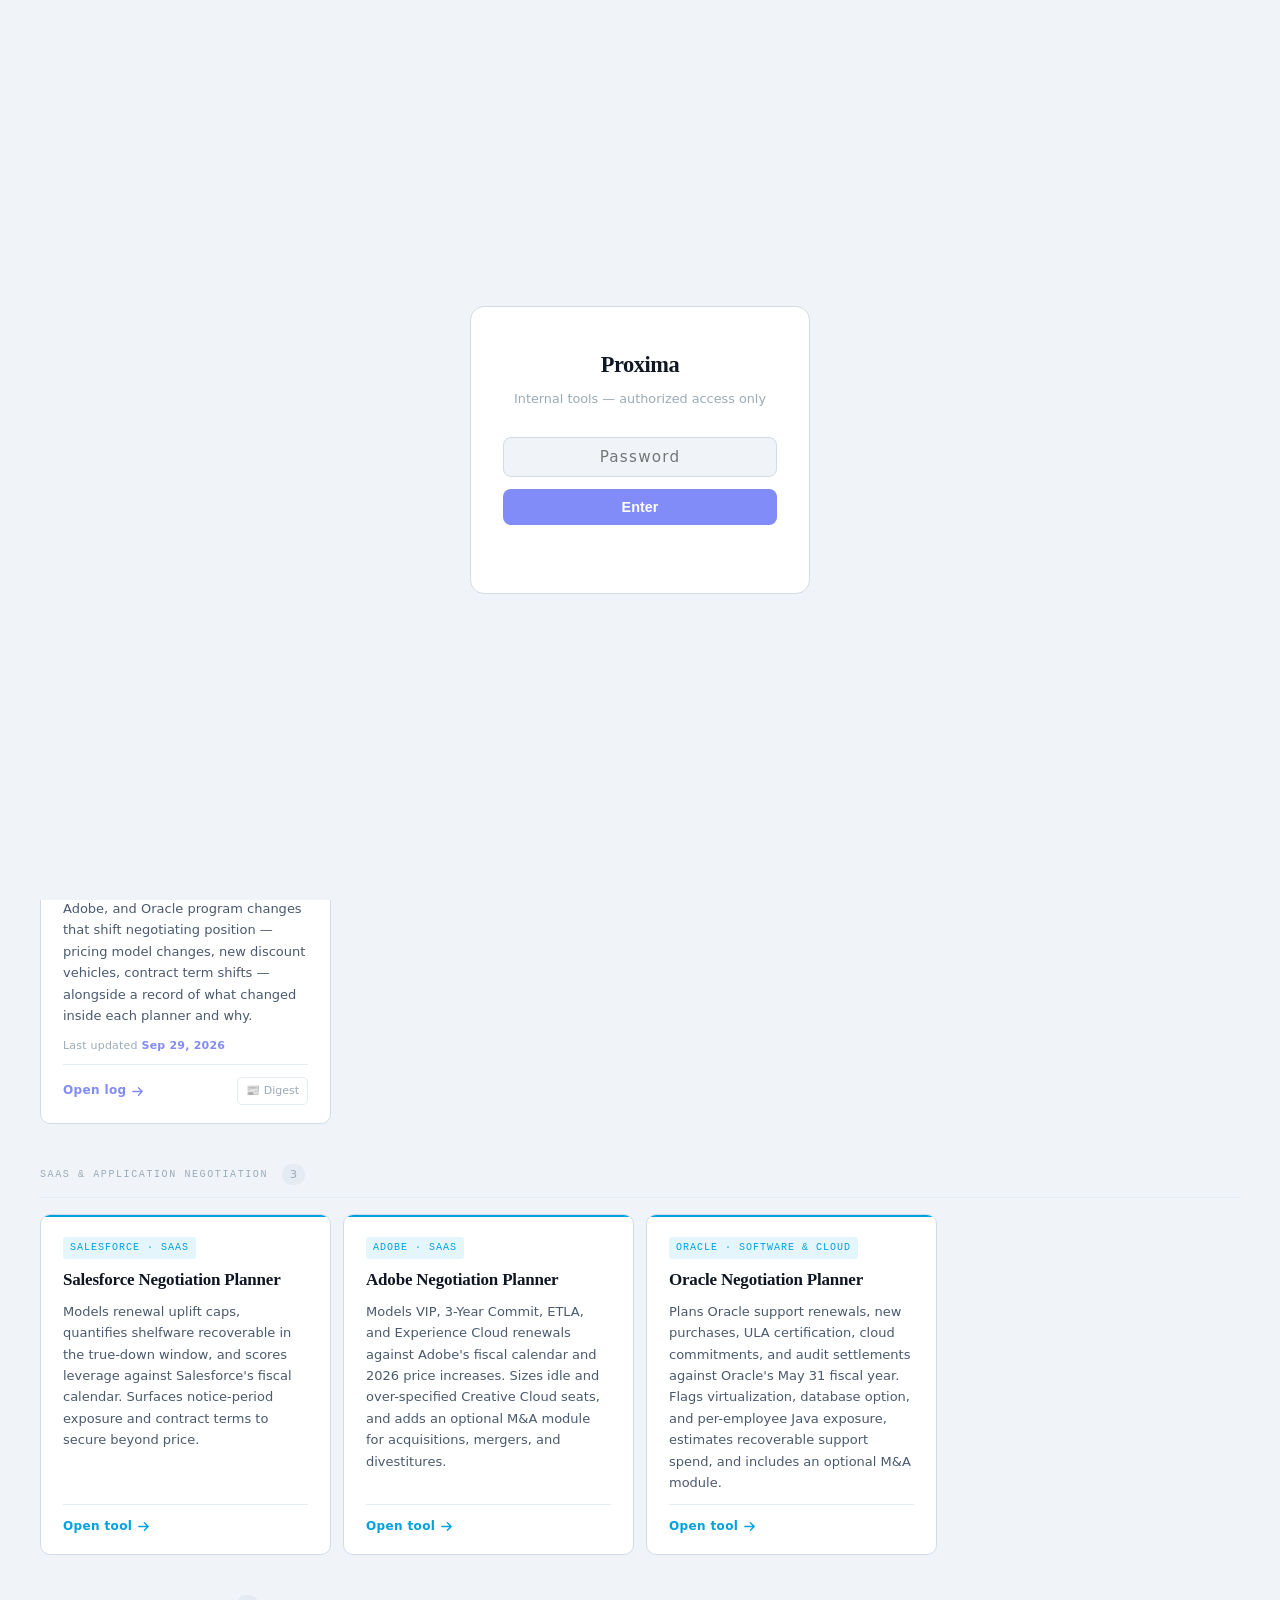
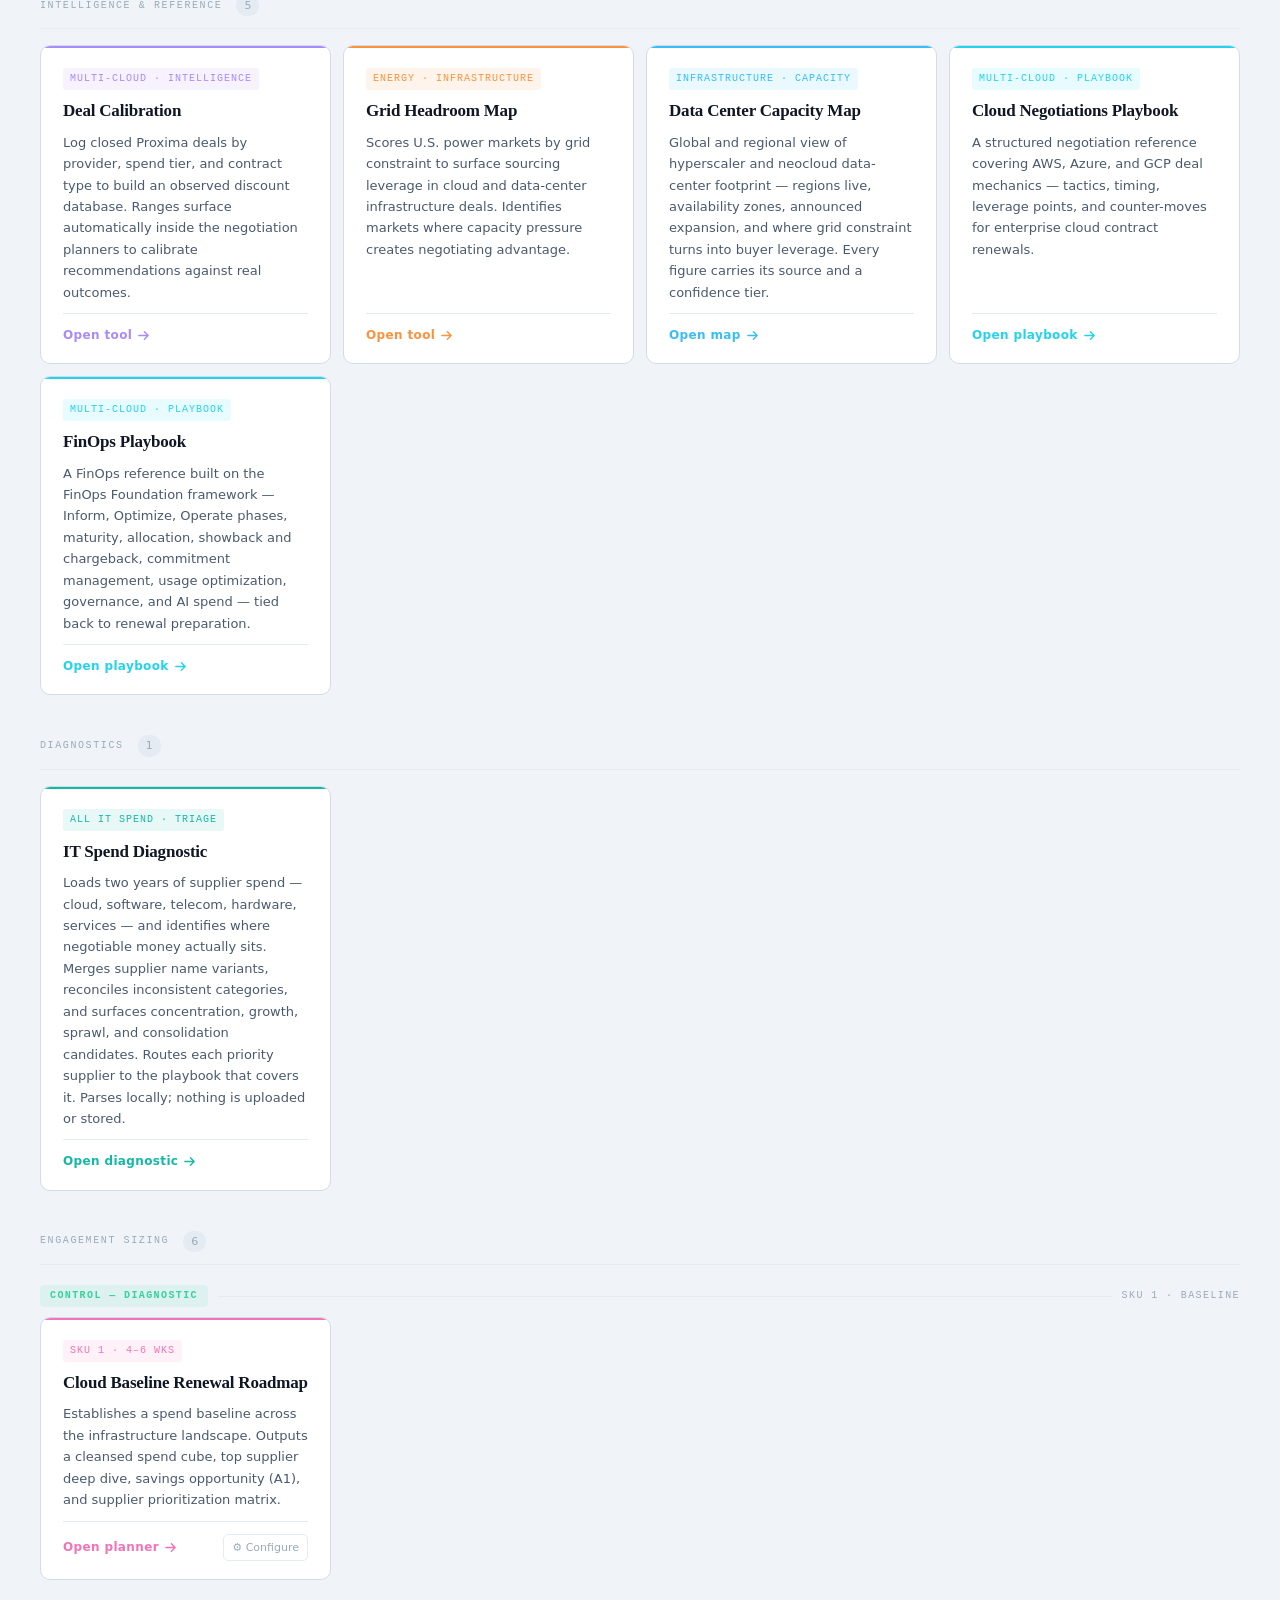
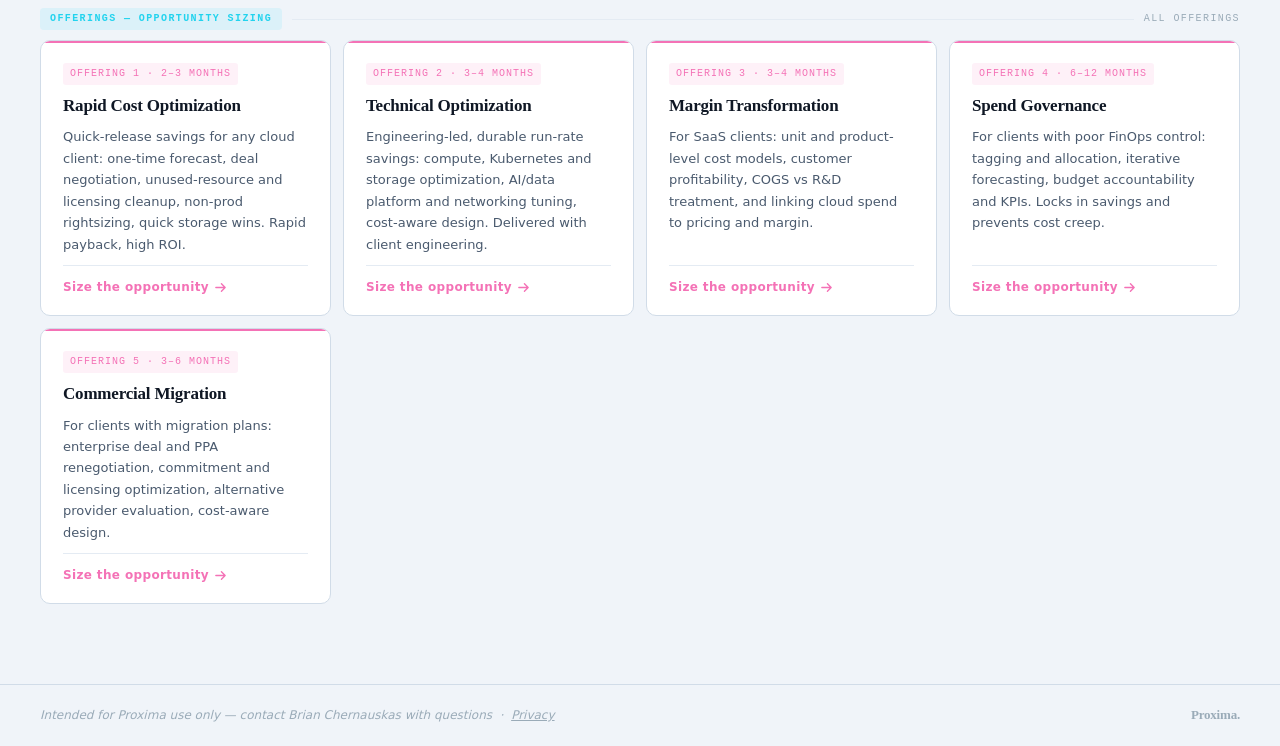
==== index.html @ e263eab9 "Replace engagement sizing placeholders with the five offering tools Co-Authored-By: Claude Sonnet 5." ====
<!DOCTYPE html>
<html lang="en" data-theme="light">
<head>
  <meta charset="UTF-8">
  <script async src="https://www.googletagmanager.com/gtag/js?id=G-N5E1D26WRG"></script>
  <script>window.dataLayer=window.dataLayer||[];function gtag(){dataLayer.push(arguments);}gtag('js',new Date());gtag('config','G-N5E1D26WRG');</script>
  <meta name="viewport" content="width=device-width, initial-scale=1.0">
  <title>Proxima — Intelligence Tools</title>
  <style>
    :root {
      --bg:           #080D16;
      --surface:      #0F1724;
      --card:         #111B2B;
      --card-hover:   #152235;
      --border:       #1E2D42;
      --border-sub:   #162030;
      --text:         #E8EFF8;
      --text-2:       #7D8FA3;
      --text-3:       #3E5068;
      --proxima:      #818CF8;
      --proxima-dim:  rgba(129,140,248,.12);
      --aws:          #F59E0B;
      --aws-dim:      rgba(245,158,11,.1);
      --azure:        #3B82F6;
      --azure-dim:    rgba(59,130,246,.1);
      --microsoft:    #0EA5A4;
      --microsoft-dim: rgba(14,165,164,.1);
      --gcp:          #34D399;
      --gcp-dim:      rgba(52,211,153,.1);
      --grid:         #FB923C;
      --grid-dim:     rgba(251,146,60,.1);
      --capacity:     #38BDF8;
      --capacity-dim: rgba(56,189,248,.1);
      --playbook:     #22D3EE;
      --playbook-dim: rgba(34,211,238,.1);
      --deals:        #A78BFA;
      --deals-dim:    rgba(167,139,250,.1);
      --baseline:     #F472B6;
      --baseline-dim: rgba(244,114,182,.1);
      --news:         #818CF8;
      --news-dim:     rgba(129,140,248,.12);
      --saas:         #00A1E0;
      --saas-dim:     rgba(0,161,224,.1);
      --spend:        #14B8A6;
      --spend-dim:    rgba(20,184,166,.1);
    }
    :root[data-theme="light"],
    @media (prefers-color-scheme: light) { :root:not([data-theme="dark"]) {
      --bg:          #F0F4F9;
      --surface:     #FFFFFF;
      --card:        #FFFFFF;
      --card-hover:  #F7F9FC;
      --border:      #D1DCE8;
      --border-sub:  #E4EBF3;
      --text:        #0F1724;
      --text-2:      #4A5A6E;
      --text-3:      #9AABB8;
    }}
    :root[data-theme="light"] {
      --bg:#F0F4F9; --surface:#FFFFFF; --card:#FFFFFF; --card-hover:#F7F9FC;
      --border:#D1DCE8; --border-sub:#E4EBF3; --text:#0F1724; --text-2:#4A5A6E; --text-3:#9AABB8;
    }
    :root[data-theme="dark"] {
      --bg:#080D16; --surface:#0F1724; --card:#111B2B; --card-hover:#152235;
      --border:#1E2D42; --border-sub:#162030; --text:#E8EFF8; --text-2:#7D8FA3; --text-3:#3E5068;
    }

    *, *::before, *::after { box-sizing: border-box; margin: 0; padding: 0; }
    html { scroll-behavior: smooth; }
    body { background: var(--bg); color: var(--text); font-family: 'Segoe UI', system-ui, -apple-system, sans-serif; font-size: 15px; line-height: 1.6; min-height: 100vh; }
    a { color: inherit; text-decoration: none; }

    /* AUTH GATE */
    #auth-gate { position:fixed;inset:0;z-index:1000;background:var(--bg);display:flex;align-items:center;justify-content:center; }
    #auth-gate.hidden { display:none; }
    .gate-box { width:100%;max-width:340px;padding:40px 32px;background:var(--card);border:1px solid var(--border);border-radius:14px;text-align:center; }
    .gate-wordmark { font-family:Georgia,serif;font-size:1.4rem;font-weight:700;letter-spacing:-.02em;color:var(--text);margin-bottom:6px; }
    .gate-sub { font-size:.8rem;color:var(--text-3);margin-bottom:28px; }
    .gate-input { width:100%;padding:10px 14px;background:var(--bg);border:1px solid var(--border);border-radius:8px;color:var(--text);font-size:.95rem;font-family:inherit;text-align:center;letter-spacing:.08em;margin-bottom:12px;outline:none; }
    .gate-input:focus { border-color:var(--proxima); }
    .gate-btn { width:100%;padding:10px;background:var(--proxima);color:#fff;border:none;border-radius:8px;font-size:.9rem;font-weight:600;cursor:pointer; }
    .gate-btn:hover { opacity:.9; }
    .gate-error { margin-top:10px;font-size:.8rem;color:#f87171;min-height:18px; }

    /* HEADER */
    .site-header { border-bottom:1px solid var(--border);padding:0 40px;display:flex;align-items:center;justify-content:space-between;height:54px; }
    .wordmark { font-family:Georgia,serif;font-size:19px;font-weight:700;letter-spacing:-.4px;color:var(--text); }
    .wordmark span { color:var(--proxima); }
    .header-right { display:flex;align-items:center;gap:16px; }
    .tool-count-pill { font-size:11px;font-weight:600;letter-spacing:.06em;background:var(--proxima-dim);color:var(--proxima);padding:3px 10px;border-radius:20px; }
    .theme-toggle { background:none;border:1px solid var(--border);color:var(--text-2);cursor:pointer;padding:5px 12px;font-size:11px;letter-spacing:.06em;font-family:inherit;border-radius:4px; }
    .theme-toggle:hover { border-color:var(--text-2);color:var(--text); }

    /* HERO */
    .hero { padding:48px 40px 36px;display:flex;align-items:flex-end;justify-content:space-between;gap:40px;border-bottom:1px solid var(--border); }
    .hero-left { max-width:520px; }
    .hero-eyebrow { font-family:'Courier New',monospace;font-size:10px;letter-spacing:.16em;text-transform:uppercase;color:var(--proxima);margin-bottom:14px; }
    .hero h1 { font-family:Georgia,serif;font-size:clamp(26px,3.5vw,38px);font-weight:700;line-height:1.15;letter-spacing:-.5px;color:var(--text);text-wrap:balance;margin-bottom:12px; }
    .hero p { font-size:14px;color:var(--text-2);line-height:1.7; }
    .hero-stats { display:flex;gap:24px;flex-shrink:0; }
    .hero-stat { text-align:right; }
    .hero-stat-num { font-family:Georgia,serif;font-size:32px;font-weight:700;line-height:1;color:var(--text); }
    .hero-stat-label { font-size:11px;color:var(--text-3);letter-spacing:.04em;margin-top:4px; }
    @media(max-width:640px) { .hero { flex-direction:column;padding:32px 20px 24px; } .hero-stats { display:none; } }

    /* TOOL SECTIONS */
    .tools-section { padding:0 40px 80px; }
    @media(max-width:640px) { .tools-section { padding:0 20px 60px; } }

    .tool-group { margin-top:40px; }
    .group-header { display:flex;align-items:center;gap:14px;margin-bottom:16px;padding-bottom:12px;border-bottom:1px solid var(--border-sub); }
    .group-label { font-family:'Courier New',monospace;font-size:10px;letter-spacing:.16em;text-transform:uppercase;color:var(--text-3); }
    .group-count { font-size:11px;color:var(--text-3);background:var(--border-sub);padding:2px 8px;border-radius:10px; }

    /* CARD GRID */
    .tool-grid { display:grid;grid-template-columns:repeat(auto-fill,minmax(280px,1fr));gap:12px; }

    /* CARD — use div so nested links are valid */
    .tool-card {
      background:var(--card);
      border:1px solid var(--border);
      border-radius:10px;
      padding:22px 22px 18px;
      display:flex;
      flex-direction:column;
      gap:10px;
      position:relative;
      cursor:pointer;
      transition:background .15s, border-color .15s, transform .12s;
      overflow:hidden;
    }
    .tool-card::before { content:'';position:absolute;top:0;left:0;right:0;height:2px; }
    .tool-card:hover { background:var(--card-hover);border-color:var(--border);transform:translateY(-1px); }

    .tool-card.aws::before    { background:var(--aws); }
    .tool-card.azure::before  { background:var(--azure); }
    .tool-card.microsoft::before { background:var(--microsoft); }
    .tool-card.gcp::before    { background:var(--gcp); }
    .tool-card.grid::before   { background:var(--grid); }
    .tool-card.capacity::before { background:var(--capacity); }
    .tool-card.playbook::before { background:var(--playbook); }
    .tool-card.deals::before  { background:var(--deals); }
    .tool-card.baseline::before { background:var(--baseline); }
    .tool-card.news::before { background:var(--news); }
    .tool-card.saas::before { background:var(--saas); }
    .tool-card.spend::before { background:var(--spend); }

    .tool-tag { font-family:'Courier New',monospace;font-size:10px;letter-spacing:.1em;text-transform:uppercase;padding:3px 7px;display:inline-block;width:fit-content;border-radius:3px; }
    .aws .tool-tag      { color:var(--aws);      background:var(--aws-dim); }
    .azure .tool-tag    { color:var(--azure);    background:var(--azure-dim); }
    .microsoft .tool-tag { color:var(--microsoft); background:var(--microsoft-dim); }
    .gcp .tool-tag      { color:var(--gcp);      background:var(--gcp-dim); }
    .grid .tool-tag     { color:var(--grid);     background:var(--grid-dim); }
    .capacity .tool-tag { color:var(--capacity); background:var(--capacity-dim); }
    .playbook .tool-tag { color:var(--playbook); background:var(--playbook-dim); }
    .deals .tool-tag    { color:var(--deals);    background:var(--deals-dim); }
    .baseline .tool-tag { color:var(--baseline); background:var(--baseline-dim); }
    .news .tool-tag     { color:var(--news);     background:var(--news-dim); }
    .saas .tool-tag     { color:var(--saas);     background:var(--saas-dim); }
    .spend .tool-tag    { color:var(--spend);    background:var(--spend-dim); }

    .tool-name { font-family:Georgia,serif;font-size:17px;font-weight:700;letter-spacing:-.2px;color:var(--text);line-height:1.25; }
    .tool-desc { font-size:13px;color:var(--text-2);line-height:1.65;flex:1; }

    .tool-footer { display:flex;align-items:center;justify-content:space-between;padding-top:12px;border-top:1px solid var(--border-sub);margin-top:auto; }
    .tool-link { display:inline-flex;align-items:center;gap:5px;font-size:12px;font-weight:600;letter-spacing:.03em; }
    .tool-link svg { transition:transform .15s; }
    .tool-card:hover .tool-link svg { transform:translateX(3px); }

    .aws .tool-link      { color:var(--aws); }
    .azure .tool-link    { color:var(--azure); }
    .microsoft .tool-link { color:var(--microsoft); }
    .gcp .tool-link      { color:var(--gcp); }
    .grid .tool-link     { color:var(--grid); }
    .capacity .tool-link { color:var(--capacity); }
    .playbook .tool-link { color:var(--playbook); }
    .deals .tool-link    { color:var(--deals); }
    .baseline .tool-link { color:var(--baseline); }
    .news .tool-link     { color:var(--news); }
    .saas .tool-link     { color:var(--saas); }
    .spend .tool-link    { color:var(--spend); }
    .news-stamp { font-size:11px;color:var(--text-3);font-variant-numeric:tabular-nums;letter-spacing:.02em; }
    .news-stamp strong { color:var(--news);font-weight:600; }

    .tool-config-link { font-size:11px;color:var(--text-3);display:inline-flex;align-items:center;gap:4px;padding:4px 8px;border-radius:5px;border:1px solid var(--border-sub); }
    .tool-config-link:hover { color:var(--text-2);border-color:var(--border); }

    /* COMING SOON CARDS */
    .tool-card.soon { opacity:.55;cursor:default;pointer-events:none; }
    .soon-badge { font-size:10px;font-weight:700;letter-spacing:.08em;text-transform:uppercase;padding:2px 8px;border-radius:3px;background:var(--border);color:var(--text-3);margin-left:auto; }

    /* PHASE SUB-HEADERS */
    .phase-header { display:flex;align-items:center;gap:10px;margin:20px 0 10px;font-family:'Courier New',monospace;font-size:10px;letter-spacing:.14em;text-transform:uppercase; }
    .phase-pill { padding:3px 10px;border-radius:4px;font-weight:700; }
    .phase-control   { color:#34d399;background:rgba(52,211,153,.1); }
    .phase-optimize  { color:#22d3ee;background:rgba(34,211,238,.1); }
    .phase-transform { color:#a78bfa;background:rgba(167,139,250,.1); }
    .phase-line { flex:1;height:1px;background:var(--border-sub); }

    /* FOOTER */
    .site-footer { border-top:1px solid var(--border);padding:20px 40px;display:flex;align-items:center;justify-content:space-between;flex-wrap:wrap;gap:8px; }
    .site-footer p { font-size:12px;color:var(--text-3);font-style:italic; }
    .footer-wordmark { font-family:Georgia,serif;font-size:13px;font-weight:700;color:var(--text-3);letter-spacing:-.2px; }

    @media(max-width:640px) { .site-header { padding:0 20px; } .site-footer { padding:20px; } }
  </style>
</head>
<body>

<div id="auth-gate">
  <div class="gate-box">
    <div class="gate-wordmark">Proxima</div>
    <div class="gate-sub">Internal tools — authorized access only</div>
    <input id="gate-input" class="gate-input" type="password" placeholder="Password" autocomplete="current-password">
    <button class="gate-btn" onclick="checkPassword()">Enter</button>
    <div class="gate-error" id="gate-error"></div>
  </div>
</div>

<header class="site-header">
  <div class="wordmark">Proxima<span>.</span></div>
  <div class="header-right">
    <div class="tool-count-pill" id="tool-count"></div>
    <button class="theme-toggle" onclick="toggleTheme()">Toggle theme</button>
  </div>
</header>

<section class="hero">
  <div class="hero-left">
    <p class="hero-eyebrow">Internal Intelligence Tools</p>
    <h1>Contract leverage,<br>quantified.</h1>
    <p>Purpose-built tools for Proxima advisors — negotiation planners, engagement sizing, and market intelligence for cloud and infrastructure deals.</p>
  </div>
  <div class="hero-stats">
    <div class="hero-stat">
      <div class="hero-stat-num" id="stat-tools">7</div>
      <div class="hero-stat-label">Tools live</div>
    </div>
    <div class="hero-stat">
      <div class="hero-stat-num">3</div>
      <div class="hero-stat-label">Cloud providers</div>
    </div>
  </div>
</section>

<section class="tools-section">

  <!-- NEGOTIATION PLANNERS -->
  <div class="tool-group">
    <div class="group-header">
      <span class="group-label">Negotiation Planners / Hyperscaler News and Planner Updates</span>
      <span class="group-count">5</span>
    </div>
    <div class="tool-grid">

      <div class="tool-card aws" onclick="window.open('https://brianchernauskas.github.io/aws-negotiation-planner/','_blank')">
        <span class="tool-tag">AWS · Cloud</span>
        <div class="tool-name">AWS Negotiation Planner</div>
        <p class="tool-desc">Generates a tailored EDP and discount strategy based on spend profile, Marketplace footprint, and leverage signals. Surfaces negotiation tactics, discount ranges, and commitment structure recommendations.</p>
        <div class="tool-footer">
          <span class="tool-link">Open tool <svg width="13" height="13" viewBox="0 0 14 14" fill="none"><path d="M2 7h10M8 3l4 4-4 4" stroke="currentColor" stroke-width="1.5" stroke-linecap="round" stroke-linejoin="round"/></svg></span>
        </div>
      </div>

      <div class="tool-card azure" onclick="window.open('https://brianchernauskas.github.io/azure-negotiation-planner/','_blank')">
        <span class="tool-tag">Azure · Cloud</span>
        <div class="tool-name">Azure Negotiation Planner</div>
        <p class="tool-desc">Guides EA and MCA-E renewal strategy, surfaces EA pricing level risk (Levels B/C/D removed Nov 2025), and scores leverage across vehicle choice, M365 bundling, and Copilot commitments.</p>
        <div class="tool-footer">
          <span class="tool-link">Open tool <svg width="13" height="13" viewBox="0 0 14 14" fill="none"><path d="M2 7h10M8 3l4 4-4 4" stroke="currentColor" stroke-width="1.5" stroke-linecap="round" stroke-linejoin="round"/></svg></span>
        </div>
      </div>

      <div class="tool-card microsoft" onclick="window.open('https://brianchernauskas.github.io/microsoft-negotiation-planner/','_blank')">
        <span class="tool-tag">Microsoft · Enterprise</span>
        <div class="tool-name">Microsoft Negotiation Planner</div>
        <p class="tool-desc">One strategy across Azure, Microsoft 365, Copilot, Security, Dynamics, GitHub, and Unified Support. Sets a target for each product line, shows what to trade for what, sizes July 2026 M365 price exposure, and reuses the Azure planner's ACD engine.</p>
        <div class="tool-footer">
          <span class="tool-link">Open tool <svg width="13" height="13" viewBox="0 0 14 14" fill="none"><path d="M2 7h10M8 3l4 4-4 4" stroke="currentColor" stroke-width="1.5" stroke-linecap="round" stroke-linejoin="round"/></svg></span>
        </div>
      </div>

      <div class="tool-card gcp" onclick="window.open('https://brianchernauskas.github.io/gcp-negotiation-planner/','_blank')">
        <span class="tool-tag">GCP · Cloud</span>
        <div class="tool-name">GCP Negotiation Planner</div>
        <p class="tool-desc">Maps CUD strategy, flags the June 2026 CUD scope change impact on project-level chargebacks, and identifies Google's market-hunger signals to strengthen CASC and PPA negotiations.</p>
        <div class="tool-footer">
          <span class="tool-link">Open tool <svg width="13" height="13" viewBox="0 0 14 14" fill="none"><path d="M2 7h10M8 3l4 4-4 4" stroke="currentColor" stroke-width="1.5" stroke-linecap="round" stroke-linejoin="round"/></svg></span>
        </div>
      </div>

      <div class="tool-card news" onclick="window.open('https://brianchernauskas.github.io/proxima-tools-hub/updates.html','_blank')">
        <span class="tool-tag">Multi-Cloud · Running Log</span>
        <div class="tool-name">Hyperscaler News &amp; Planner Updates</div>
        <p class="tool-desc">Tracks AWS, Azure, GCP, Salesforce, Adobe, and Oracle program changes that shift negotiating position — pricing model changes, new discount vehicles, contract term shifts — alongside a record of what changed inside each planner and why.</p>
        <div class="news-stamp">Last updated <strong id="news-last-updated">—</strong></div>
        <div class="tool-footer">
          <span class="tool-link">Open log <svg width="13" height="13" viewBox="0 0 14 14" fill="none"><path d="M2 7h10M8 3l4 4-4 4" stroke="currentColor" stroke-width="1.5" stroke-linecap="round" stroke-linejoin="round"/></svg></span>
          <a class="tool-config-link" id="digest-link" href="https://brianchernauskas.github.io/proxima-tools-hub/digest/" target="_blank" onclick="event.stopPropagation()">📰 Digest</a>
        </div>
      </div>

    </div>
  </div>

  <!-- SAAS & APPLICATION PLANNERS -->
  <div class="tool-group">
    <div class="group-header">
      <span class="group-label">SaaS &amp; Application Negotiation</span>
      <span class="group-count">2</span>
    </div>
    <div class="tool-grid">

      <div class="tool-card saas" onclick="window.open('https://brianchernauskas.github.io/salesforce-negotiation-planner/','_blank')">
        <span class="tool-tag">Salesforce · SaaS</span>
        <div class="tool-name">Salesforce Negotiation Planner</div>
        <p class="tool-desc">Models renewal uplift caps, quantifies shelfware recoverable in the true-down window, and scores leverage against Salesforce's fiscal calendar. Surfaces notice-period exposure and contract terms to secure beyond price.</p>
        <div class="tool-footer">
          <span class="tool-link">Open tool <svg width="13" height="13" viewBox="0 0 14 14" fill="none"><path d="M2 7h10M8 3l4 4-4 4" stroke="currentColor" stroke-width="1.5" stroke-linecap="round" stroke-linejoin="round"/></svg></span>
        </div>
      </div>

      <div class="tool-card saas" onclick="window.open('https://brianchernauskas.github.io/adobe-negotiation-planner/','_blank')">
        <span class="tool-tag">Adobe · SaaS</span>
        <div class="tool-name">Adobe Negotiation Planner</div>
        <p class="tool-desc">Models VIP, 3-Year Commit, ETLA, and Experience Cloud renewals against Adobe's fiscal calendar and 2026 price increases. Sizes idle and over-specified Creative Cloud seats, and adds an optional M&amp;A module for acquisitions, mergers, and divestitures.</p>
        <div class="tool-footer">
          <span class="tool-link">Open tool <svg width="13" height="13" viewBox="0 0 14 14" fill="none"><path d="M2 7h10M8 3l4 4-4 4" stroke="currentColor" stroke-width="1.5" stroke-linecap="round" stroke-linejoin="round"/></svg></span>
        </div>
      </div>

      <div class="tool-card saas" onclick="window.open('https://brianchernauskas.github.io/oracle-negotiation-planner/','_blank')">
        <span class="tool-tag">Oracle · Software &amp; Cloud</span>
        <div class="tool-name">Oracle Negotiation Planner</div>
        <p class="tool-desc">Plans Oracle support renewals, new purchases, ULA certification, cloud commitments, and audit settlements against Oracle's May 31 fiscal year. Flags virtualization, database option, and per-employee Java exposure, estimates recoverable support spend, and includes an optional M&amp;A module.</p>
        <div class="tool-footer">
          <span class="tool-link">Open tool <svg width="13" height="13" viewBox="0 0 14 14" fill="none"><path d="M2 7h10M8 3l4 4-4 4" stroke="currentColor" stroke-width="1.5" stroke-linecap="round" stroke-linejoin="round"/></svg></span>
        </div>
      </div>

    </div>
  </div>

  <!-- INTELLIGENCE & REFERENCE -->
  <div class="tool-group">
    <div class="group-header">
      <span class="group-label">Intelligence & Reference</span>
      <span class="group-count">3</span>
    </div>
    <div class="tool-grid">

      <div class="tool-card deals" onclick="window.open('https://brianchernauskas.github.io/deal-calibration/','_blank')">
        <span class="tool-tag">Multi-Cloud · Intelligence</span>
        <div class="tool-name">Deal Calibration</div>
        <p class="tool-desc">Log closed Proxima deals by provider, spend tier, and contract type to build an observed discount database. Ranges surface automatically inside the negotiation planners to calibrate recommendations against real outcomes.</p>
        <div class="tool-footer">
          <span class="tool-link">Open tool <svg width="13" height="13" viewBox="0 0 14 14" fill="none"><path d="M2 7h10M8 3l4 4-4 4" stroke="currentColor" stroke-width="1.5" stroke-linecap="round" stroke-linejoin="round"/></svg></span>
        </div>
      </div>

      <div class="tool-card grid" onclick="window.open('https://brianchernauskas.github.io/grid-headroom-map/','_blank')">
        <span class="tool-tag">Energy · Infrastructure</span>
        <div class="tool-name">Grid Headroom Map</div>
        <p class="tool-desc">Scores U.S. power markets by grid constraint to surface sourcing leverage in cloud and data-center infrastructure deals. Identifies markets where capacity pressure creates negotiating advantage.</p>
        <div class="tool-footer">
          <span class="tool-link">Open tool <svg width="13" height="13" viewBox="0 0 14 14" fill="none"><path d="M2 7h10M8 3l4 4-4 4" stroke="currentColor" stroke-width="1.5" stroke-linecap="round" stroke-linejoin="round"/></svg></span>
        </div>
      </div>

      <div class="tool-card capacity" onclick="window.open('https://brianchernauskas.github.io/datacenter-capacity-map/','_blank')">
        <span class="tool-tag">Infrastructure · Capacity</span>
        <div class="tool-name">Data Center Capacity Map</div>
        <p class="tool-desc">Global and regional view of hyperscaler and neocloud data-center footprint — regions live, availability zones, announced expansion, and where grid constraint turns into buyer leverage. Every figure carries its source and a confidence tier.</p>
        <div class="tool-footer">
          <span class="tool-link">Open map <svg width="13" height="13" viewBox="0 0 14 14" fill="none"><path d="M2 7h10M8 3l4 4-4 4" stroke="currentColor" stroke-width="1.5" stroke-linecap="round" stroke-linejoin="round"/></svg></span>
        </div>
      </div>

      <div class="tool-card playbook" onclick="window.open('https://brianchernauskas.github.io/cloud-negotiation-playbook/','_blank')">
        <span class="tool-tag">Multi-Cloud · Playbook</span>
        <div class="tool-name">Cloud Negotiations Playbook</div>
        <p class="tool-desc">A structured negotiation reference covering AWS, Azure, and GCP deal mechanics — tactics, timing, leverage points, and counter-moves for enterprise cloud contract renewals.</p>
        <div class="tool-footer">
          <span class="tool-link">Open playbook <svg width="13" height="13" viewBox="0 0 14 14" fill="none"><path d="M2 7h10M8 3l4 4-4 4" stroke="currentColor" stroke-width="1.5" stroke-linecap="round" stroke-linejoin="round"/></svg></span>
        </div>
      </div>

      <div class="tool-card playbook" onclick="window.open('https://brianchernauskas.github.io/finops-playbook/','_blank')">
        <span class="tool-tag">Multi-Cloud · Playbook</span>
        <div class="tool-name">FinOps Playbook</div>
        <p class="tool-desc">A FinOps reference built on the FinOps Foundation framework — Inform, Optimize, Operate phases, maturity, allocation, showback and chargeback, commitment management, usage optimization, governance, and AI spend — tied back to renewal preparation.</p>
        <div class="tool-footer">
          <span class="tool-link">Open playbook <svg width="13" height="13" viewBox="0 0 14 14" fill="none"><path d="M2 7h10M8 3l4 4-4 4" stroke="currentColor" stroke-width="1.5" stroke-linecap="round" stroke-linejoin="round"/></svg></span>
        </div>
      </div>

    </div>
  </div>

  <!-- DIAGNOSTICS -->
  <div class="tool-group">
    <div class="group-header">
      <span class="group-label">Diagnostics</span>
      <span class="group-count">1</span>
    </div>
    <div class="tool-grid">

      <div class="tool-card spend" onclick="window.open('https://brianchernauskas.github.io/it-spend-diagnostic/','_blank')">
        <span class="tool-tag">All IT Spend · Triage</span>
        <div class="tool-name">IT Spend Diagnostic</div>
        <p class="tool-desc">Loads two years of supplier spend — cloud, software, telecom, hardware, services — and identifies where negotiable money actually sits. Merges supplier name variants, reconciles inconsistent categories, and surfaces concentration, growth, sprawl, and consolidation candidates. Routes each priority supplier to the playbook that covers it. Parses locally; nothing is uploaded or stored.</p>
        <div class="tool-footer">
          <span class="tool-link">Open diagnostic <svg width="13" height="13" viewBox="0 0 14 14" fill="none"><path d="M2 7h10M8 3l4 4-4 4" stroke="currentColor" stroke-width="1.5" stroke-linecap="round" stroke-linejoin="round"/></svg></span>
        </div>
      </div>

    </div>
  </div>

  <!-- ENGAGEMENT SIZING -->
  <div class="tool-group">
    <div class="group-header">
      <span class="group-label">Engagement Sizing</span>
      <span class="group-count">8</span>
    </div>

    <!-- CONTROL -->
    <div class="phase-header">
      <span class="phase-pill phase-control">Control — Diagnostic</span>
      <div class="phase-line"></div>
      <span style="font-size:10px;color:var(--text-3)">SKU 1 · Baseline</span>
    </div>
    <div class="tool-grid">

      <div class="tool-card baseline" onclick="window.open('https://brianchernauskas.github.io/cloud-baseline-planner/','_blank')">
        <span class="tool-tag">SKU 1 · 4–6 wks</span>
        <div class="tool-name">Cloud Baseline Renewal Roadmap</div>
        <p class="tool-desc">Establishes a spend baseline across the infrastructure landscape. Outputs a cleansed spend cube, top supplier deep dive, savings opportunity (A1), and supplier prioritization matrix.</p>
        <div class="tool-footer">
          <span class="tool-link">Open planner <svg width="13" height="13" viewBox="0 0 14 14" fill="none"><path d="M2 7h10M8 3l4 4-4 4" stroke="currentColor" stroke-width="1.5" stroke-linecap="round" stroke-linejoin="round"/></svg></span>
          <a class="tool-config-link" href="https://brianchernauskas.github.io/cloud-baseline-planner/config.html" target="_blank" onclick="event.stopPropagation()">⚙ Configure</a>
        </div>
      </div>

    </div>

    <!-- OFFERINGS -->
    <div class="phase-header" style="margin-top:28px">
      <span class="phase-pill phase-optimize">Offerings — Opportunity Sizing</span>
      <div class="phase-line"></div>
      <span style="font-size:10px;color:var(--text-3)"><a href="https://tools.briansavesbillions.com/" target="_blank" style="color:inherit">All offerings</a></span>
    </div>
    <div class="tool-grid">

      <div class="tool-card baseline" onclick="window.open('https://tools.briansavesbillions.com/rapid-cost-optimization/','_blank')">
        <span class="tool-tag">Offering 1 · 2–3 months</span>
        <div class="tool-name">Rapid Cost Optimization</div>
        <p class="tool-desc">Quick-release savings for any cloud client: one-time forecast, deal negotiation, unused-resource and licensing cleanup, non-prod rightsizing, quick storage wins. Rapid payback, high ROI.</p>
        <div class="tool-footer">
          <span class="tool-link">Size the opportunity <svg width="13" height="13" viewBox="0 0 14 14" fill="none"><path d="M2 7h10M8 3l4 4-4 4" stroke="currentColor" stroke-width="1.5" stroke-linecap="round" stroke-linejoin="round"/></svg></span>
        </div>
      </div>

      <div class="tool-card baseline" onclick="window.open('https://tools.briansavesbillions.com/technical-optimization/','_blank')">
        <span class="tool-tag">Offering 2 · 3–4 months</span>
        <div class="tool-name">Technical Optimization</div>
        <p class="tool-desc">Engineering-led, durable run-rate savings: compute, Kubernetes and storage optimization, AI/data platform and networking tuning, cost-aware design. Delivered with client engineering.</p>
        <div class="tool-footer">
          <span class="tool-link">Size the opportunity <svg width="13" height="13" viewBox="0 0 14 14" fill="none"><path d="M2 7h10M8 3l4 4-4 4" stroke="currentColor" stroke-width="1.5" stroke-linecap="round" stroke-linejoin="round"/></svg></span>
        </div>
      </div>

      <div class="tool-card baseline" onclick="window.open('https://tools.briansavesbillions.com/margin-transformation/','_blank')">
        <span class="tool-tag">Offering 3 · 3–4 months</span>
        <div class="tool-name">Margin Transformation</div>
        <p class="tool-desc">For SaaS clients: unit and product-level cost models, customer profitability, COGS vs R&amp;D treatment, and linking cloud spend to pricing and margin.</p>
        <div class="tool-footer">
          <span class="tool-link">Size the opportunity <svg width="13" height="13" viewBox="0 0 14 14" fill="none"><path d="M2 7h10M8 3l4 4-4 4" stroke="currentColor" stroke-width="1.5" stroke-linecap="round" stroke-linejoin="round"/></svg></span>
        </div>
      </div>

      <div class="tool-card baseline" onclick="window.open('https://tools.briansavesbillions.com/spend-governance/','_blank')">
        <span class="tool-tag">Offering 4 · 6–12 months</span>
        <div class="tool-name">Spend Governance</div>
        <p class="tool-desc">For clients with poor FinOps control: tagging and allocation, iterative forecasting, budget accountability and KPIs. Locks in savings and prevents cost creep.</p>
        <div class="tool-footer">
          <span class="tool-link">Size the opportunity <svg width="13" height="13" viewBox="0 0 14 14" fill="none"><path d="M2 7h10M8 3l4 4-4 4" stroke="currentColor" stroke-width="1.5" stroke-linecap="round" stroke-linejoin="round"/></svg></span>
        </div>
      </div>

      <div class="tool-card baseline" onclick="window.open('https://tools.briansavesbillions.com/commercial-migration/','_blank')">
        <span class="tool-tag">Offering 5 · 3–6 months</span>
        <div class="tool-name">Commercial Migration</div>
        <p class="tool-desc">For clients with migration plans: enterprise deal and PPA renegotiation, commitment and licensing optimization, alternative provider evaluation, cost-aware design.</p>
        <div class="tool-footer">
          <span class="tool-link">Size the opportunity <svg width="13" height="13" viewBox="0 0 14 14" fill="none"><path d="M2 7h10M8 3l4 4-4 4" stroke="currentColor" stroke-width="1.5" stroke-linecap="round" stroke-linejoin="round"/></svg></span>
        </div>
      </div>

    </div>

  </div>

</section>

<footer class="site-footer">
  <p>Intended for Proxima use only — contact Brian Chernauskas with questions &nbsp;·&nbsp; <a href="privacy.html" style="text-decoration:underline">Privacy</a></p>
  <div class="footer-wordmark">Proxima.</div>
</footer>

<script>
  const HASH = 'e1af9770edb5a9358db28d25520d54b0e5aeb7bdaa6fed238cebea143d1560bb';

  async function sha256(str) {
    const buf = await crypto.subtle.digest('SHA-256', new TextEncoder().encode(str));
    return Array.from(new Uint8Array(buf)).map(b => b.toString(16).padStart(2,'0')).join('');
  }
  async function checkPassword() {
    const val = document.getElementById('gate-input').value;
    const hash = await sha256(val);
    if (hash === HASH) {
      localStorage.setItem('proxima-auth', HASH);
      document.getElementById('auth-gate').classList.add('hidden');
    } else {
      document.getElementById('gate-error').textContent = 'Incorrect password.';
      document.getElementById('gate-input').value = '';
      document.getElementById('gate-input').focus();
    }
  }
  document.getElementById('gate-input').addEventListener('keydown', e => { if (e.key==='Enter') checkPassword(); });
  if (localStorage.getItem('proxima-auth') === HASH) document.getElementById('auth-gate').classList.add('hidden');

  // Bump this whenever a new entry is added to updates.html
  const NEWS_LAST_UPDATED = '2026-09-29';
  (function () {
    const [y, m, d] = NEWS_LAST_UPDATED.split('-').map(Number);
    document.getElementById('news-last-updated').textContent =
      new Date(y, m - 1, d).toLocaleDateString('en-US', { month: 'short', day: 'numeric', year: 'numeric' });
  })();

  // Digest link always resolves to whichever issue in issues.json has the newest date
  fetch('https://brianchernauskas.github.io/proxima-tools-hub/digest/issues.json')
    .then(r => r.json())
    .then(issues => {
      const latest = issues.reduce((a, b) => a.date > b.date ? a : b);
      document.getElementById('digest-link').href =
        `https://brianchernauskas.github.io/proxima-tools-hub/digest/${latest.slug}.html`;
    })
    .catch(() => {}); // falls back to the archive link already in the href

  const count = document.querySelectorAll('.tool-card').length;
  document.getElementById('tool-count').textContent = count + ' tools';
  document.getElementById('stat-tools').textContent = count;

  // Group counts are derived, not hand-maintained — they drifted out of sync once already.
  document.querySelectorAll('.tool-group').forEach(g => {
    const pill = g.querySelector('.group-count');
    if (pill) pill.textContent = g.querySelectorAll('.tool-card').length;
  });

  function toggleTheme() {
    const root = document.documentElement;
    root.setAttribute('data-theme', root.getAttribute('data-theme') === 'dark' ? 'light' : 'dark');
  }
</script>
</body>
</html>
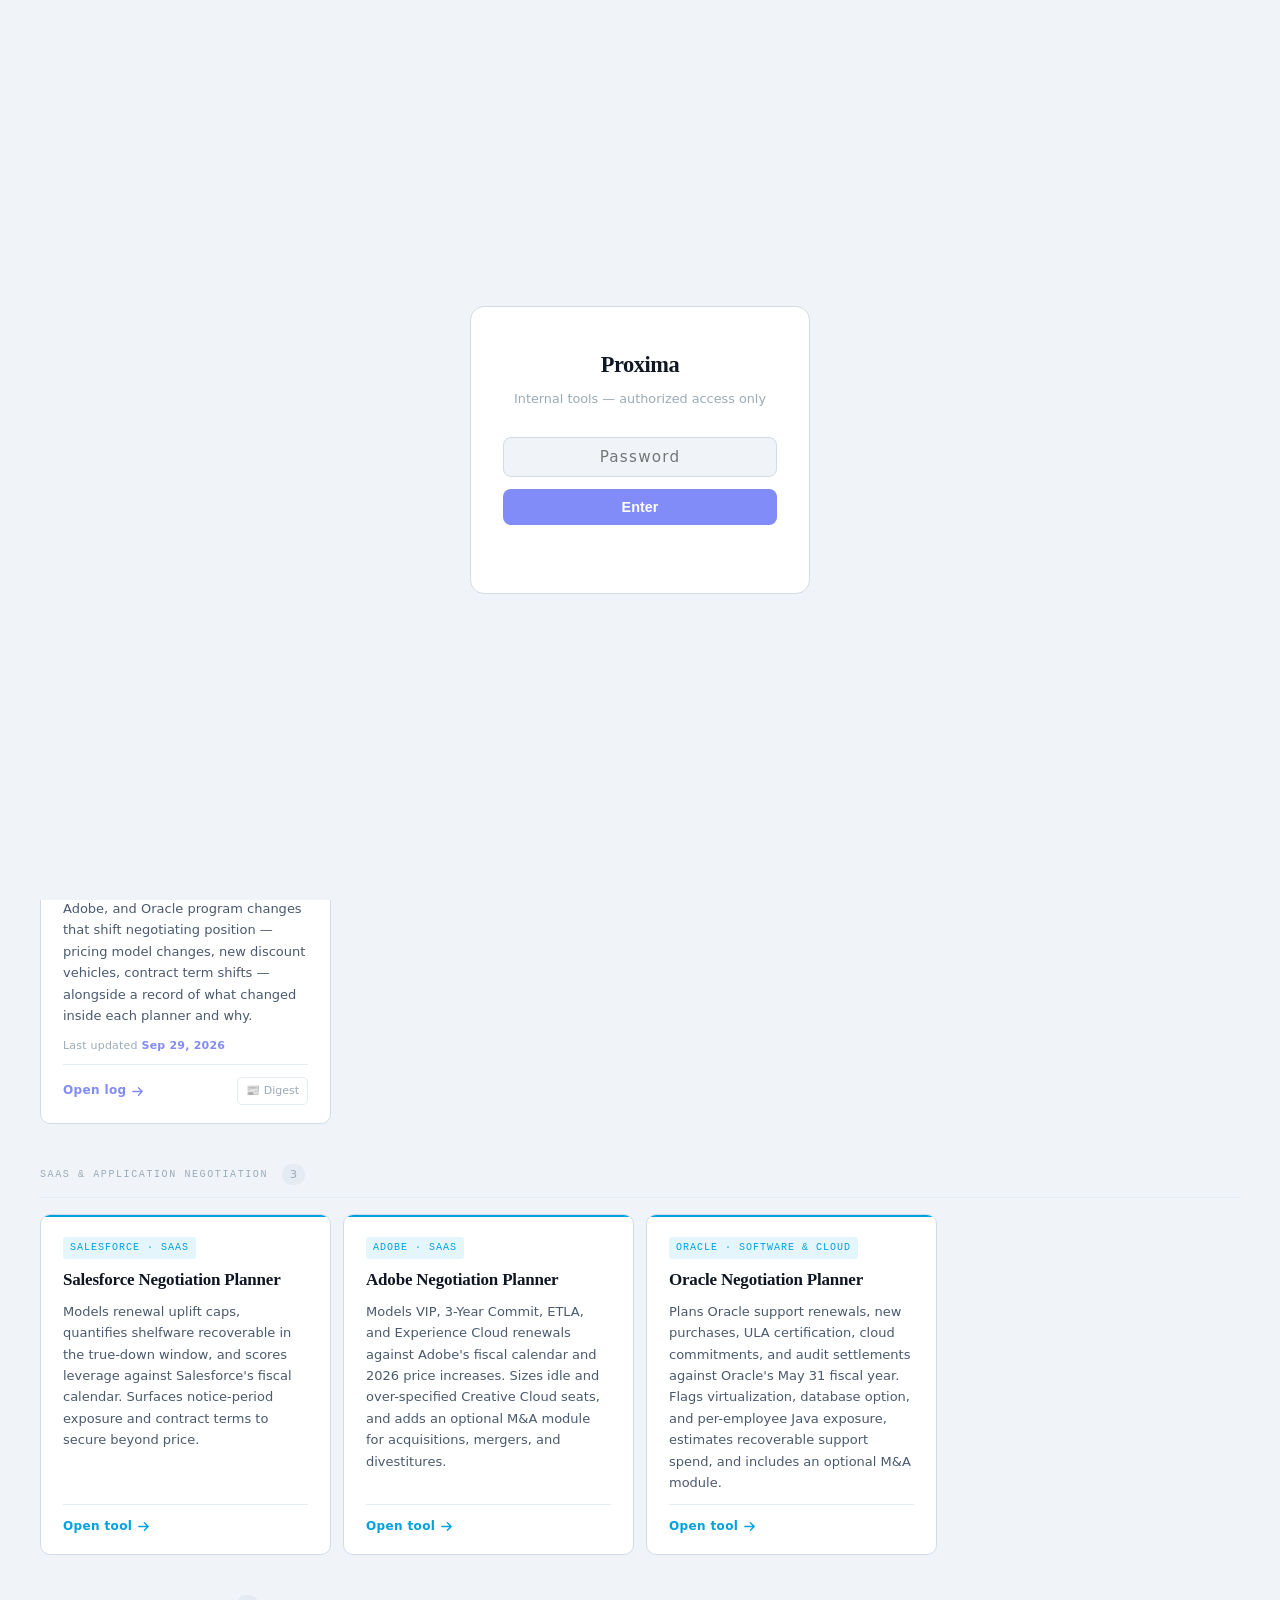
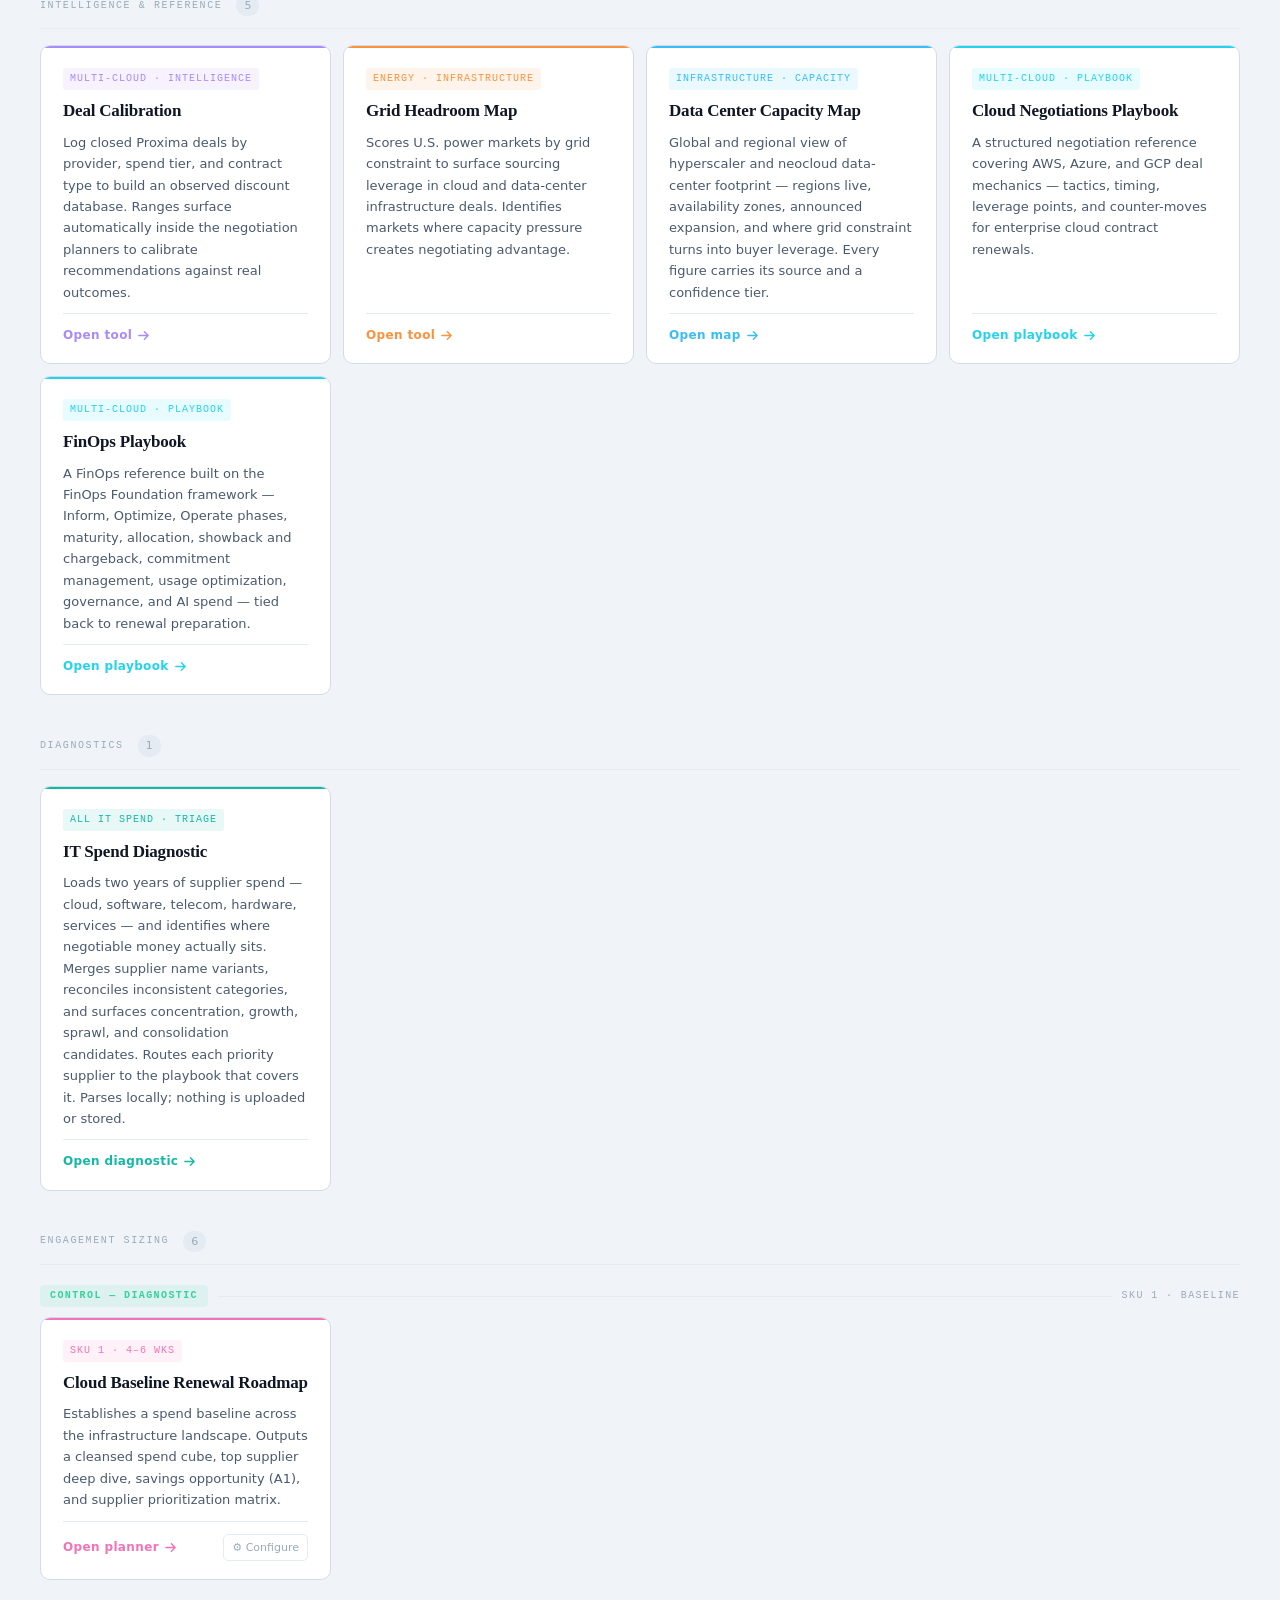
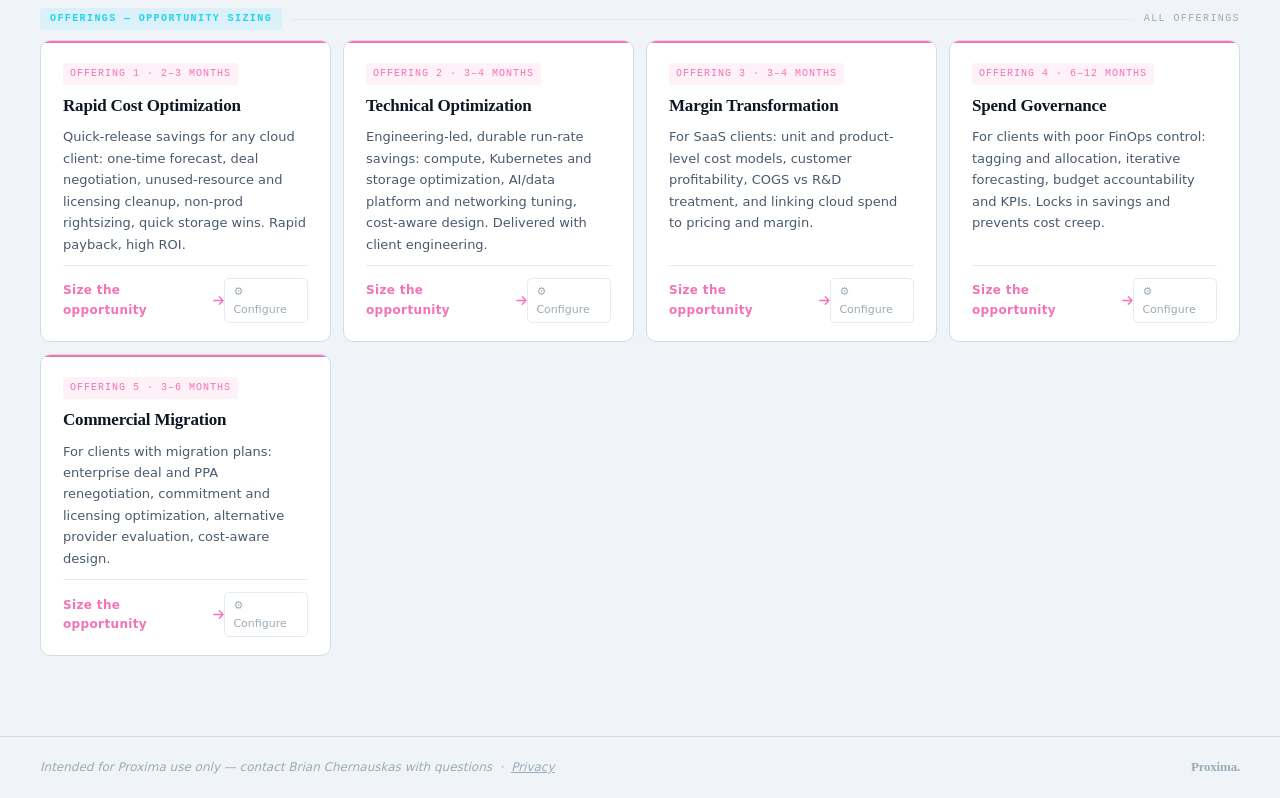
==== commit f0c1be10: "Add Configure link to the five offering cards Co-Authored-By: Claude Sonnet 5.5 <noreply@anthropic.c" ====
--- a/index.html
+++ b/index.html
@@ -458,6 +458,7 @@
         <p class="tool-desc">Quick-release savings for any cloud client: one-time forecast, deal negotiation, unused-resource and licensing cleanup, non-prod rightsizing, quick storage wins. Rapid payback, high ROI.</p>
         <div class="tool-footer">
           <span class="tool-link">Size the opportunity <svg width="13" height="13" viewBox="0 0 14 14" fill="none"><path d="M2 7h10M8 3l4 4-4 4" stroke="currentColor" stroke-width="1.5" stroke-linecap="round" stroke-linejoin="round"/></svg></span>
+          <a class="tool-config-link" href="https://tools.briansavesbillions.com/rapid-cost-optimization/?config" target="_blank" onclick="event.stopPropagation()">⚙ Configure</a>
         </div>
       </div>
 
@@ -467,6 +468,7 @@
         <p class="tool-desc">Engineering-led, durable run-rate savings: compute, Kubernetes and storage optimization, AI/data platform and networking tuning, cost-aware design. Delivered with client engineering.</p>
         <div class="tool-footer">
           <span class="tool-link">Size the opportunity <svg width="13" height="13" viewBox="0 0 14 14" fill="none"><path d="M2 7h10M8 3l4 4-4 4" stroke="currentColor" stroke-width="1.5" stroke-linecap="round" stroke-linejoin="round"/></svg></span>
+          <a class="tool-config-link" href="https://tools.briansavesbillions.com/technical-optimization/?config" target="_blank" onclick="event.stopPropagation()">⚙ Configure</a>
         </div>
       </div>
 
@@ -476,6 +478,7 @@
         <p class="tool-desc">For SaaS clients: unit and product-level cost models, customer profitability, COGS vs R&amp;D treatment, and linking cloud spend to pricing and margin.</p>
         <div class="tool-footer">
           <span class="tool-link">Size the opportunity <svg width="13" height="13" viewBox="0 0 14 14" fill="none"><path d="M2 7h10M8 3l4 4-4 4" stroke="currentColor" stroke-width="1.5" stroke-linecap="round" stroke-linejoin="round"/></svg></span>
+          <a class="tool-config-link" href="https://tools.briansavesbillions.com/margin-transformation/?config" target="_blank" onclick="event.stopPropagation()">⚙ Configure</a>
         </div>
       </div>
 
@@ -485,6 +488,7 @@
         <p class="tool-desc">For clients with poor FinOps control: tagging and allocation, iterative forecasting, budget accountability and KPIs. Locks in savings and prevents cost creep.</p>
         <div class="tool-footer">
           <span class="tool-link">Size the opportunity <svg width="13" height="13" viewBox="0 0 14 14" fill="none"><path d="M2 7h10M8 3l4 4-4 4" stroke="currentColor" stroke-width="1.5" stroke-linecap="round" stroke-linejoin="round"/></svg></span>
+          <a class="tool-config-link" href="https://tools.briansavesbillions.com/spend-governance/?config" target="_blank" onclick="event.stopPropagation()">⚙ Configure</a>
         </div>
       </div>
 
@@ -494,6 +498,7 @@
         <p class="tool-desc">For clients with migration plans: enterprise deal and PPA renegotiation, commitment and licensing optimization, alternative provider evaluation, cost-aware design.</p>
         <div class="tool-footer">
           <span class="tool-link">Size the opportunity <svg width="13" height="13" viewBox="0 0 14 14" fill="none"><path d="M2 7h10M8 3l4 4-4 4" stroke="currentColor" stroke-width="1.5" stroke-linecap="round" stroke-linejoin="round"/></svg></span>
+          <a class="tool-config-link" href="https://tools.briansavesbillions.com/commercial-migration/?config" target="_blank" onclick="event.stopPropagation()">⚙ Configure</a>
         </div>
       </div>
 
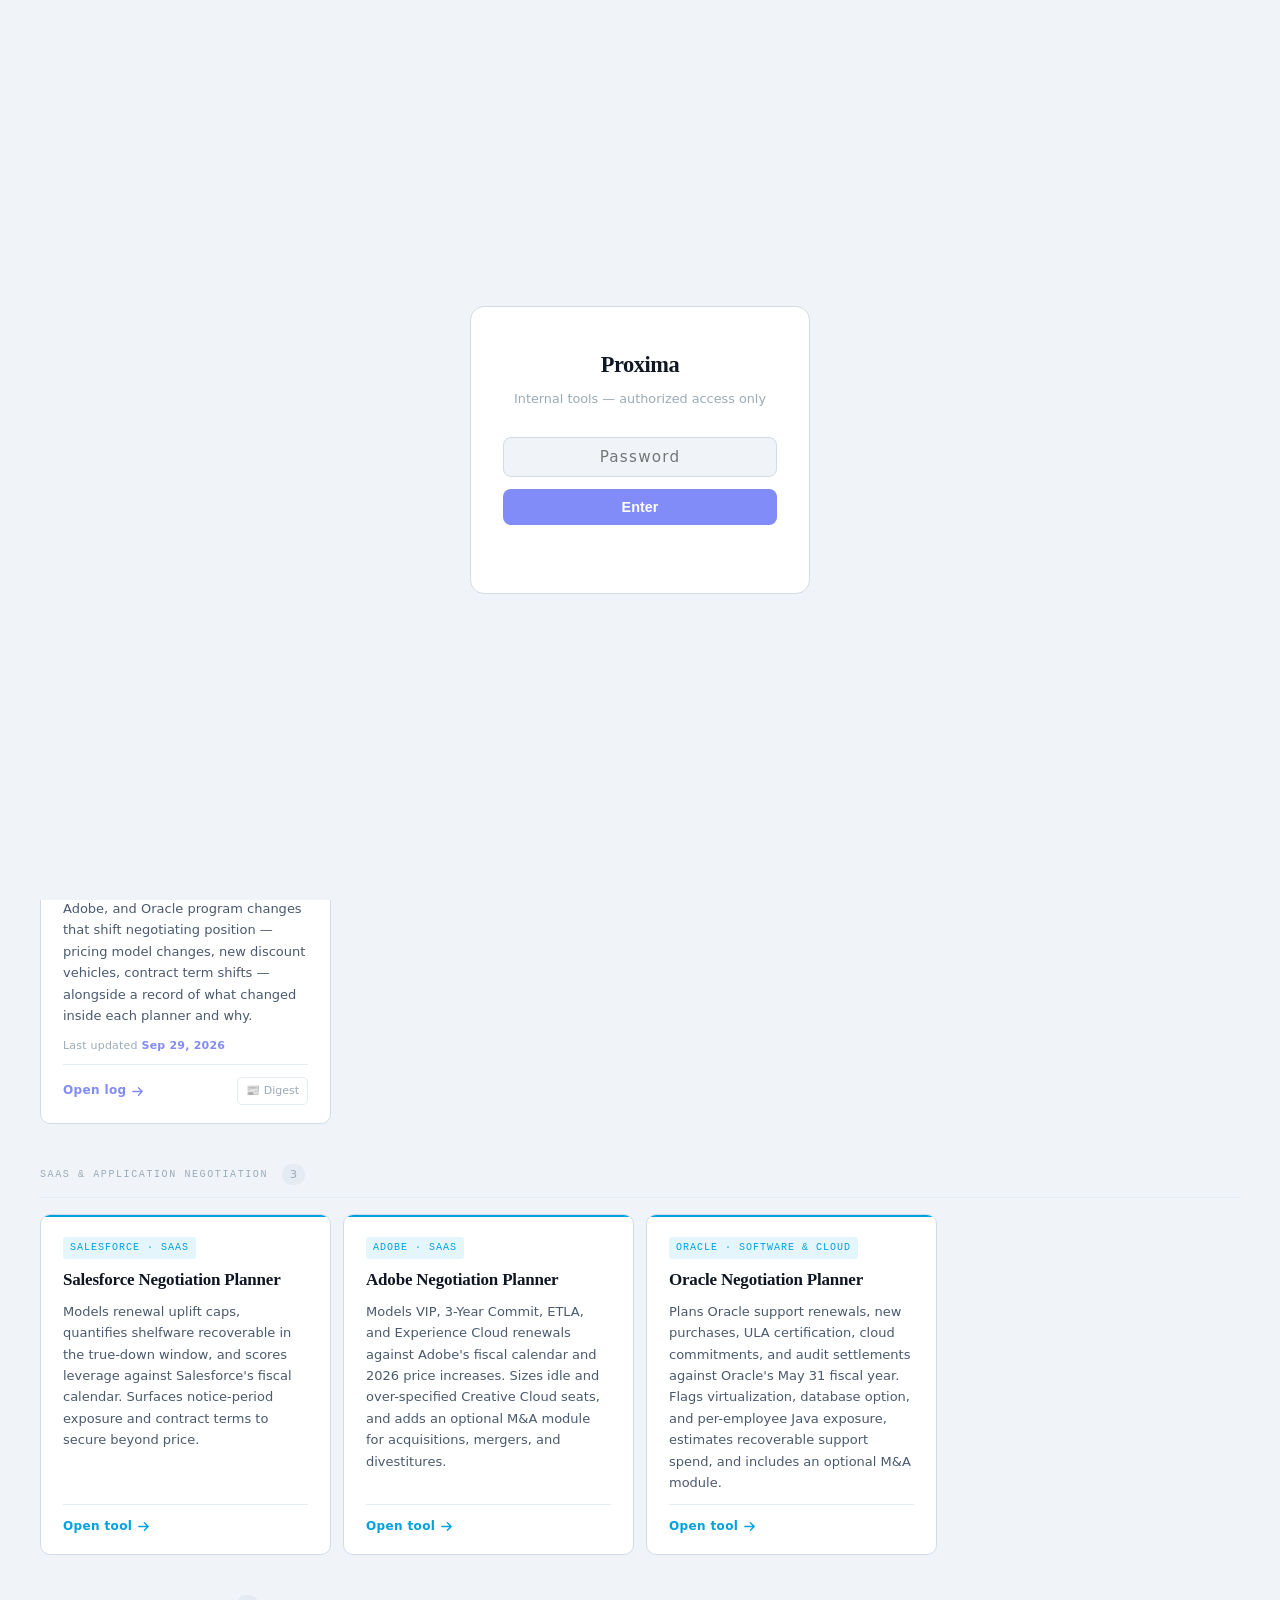
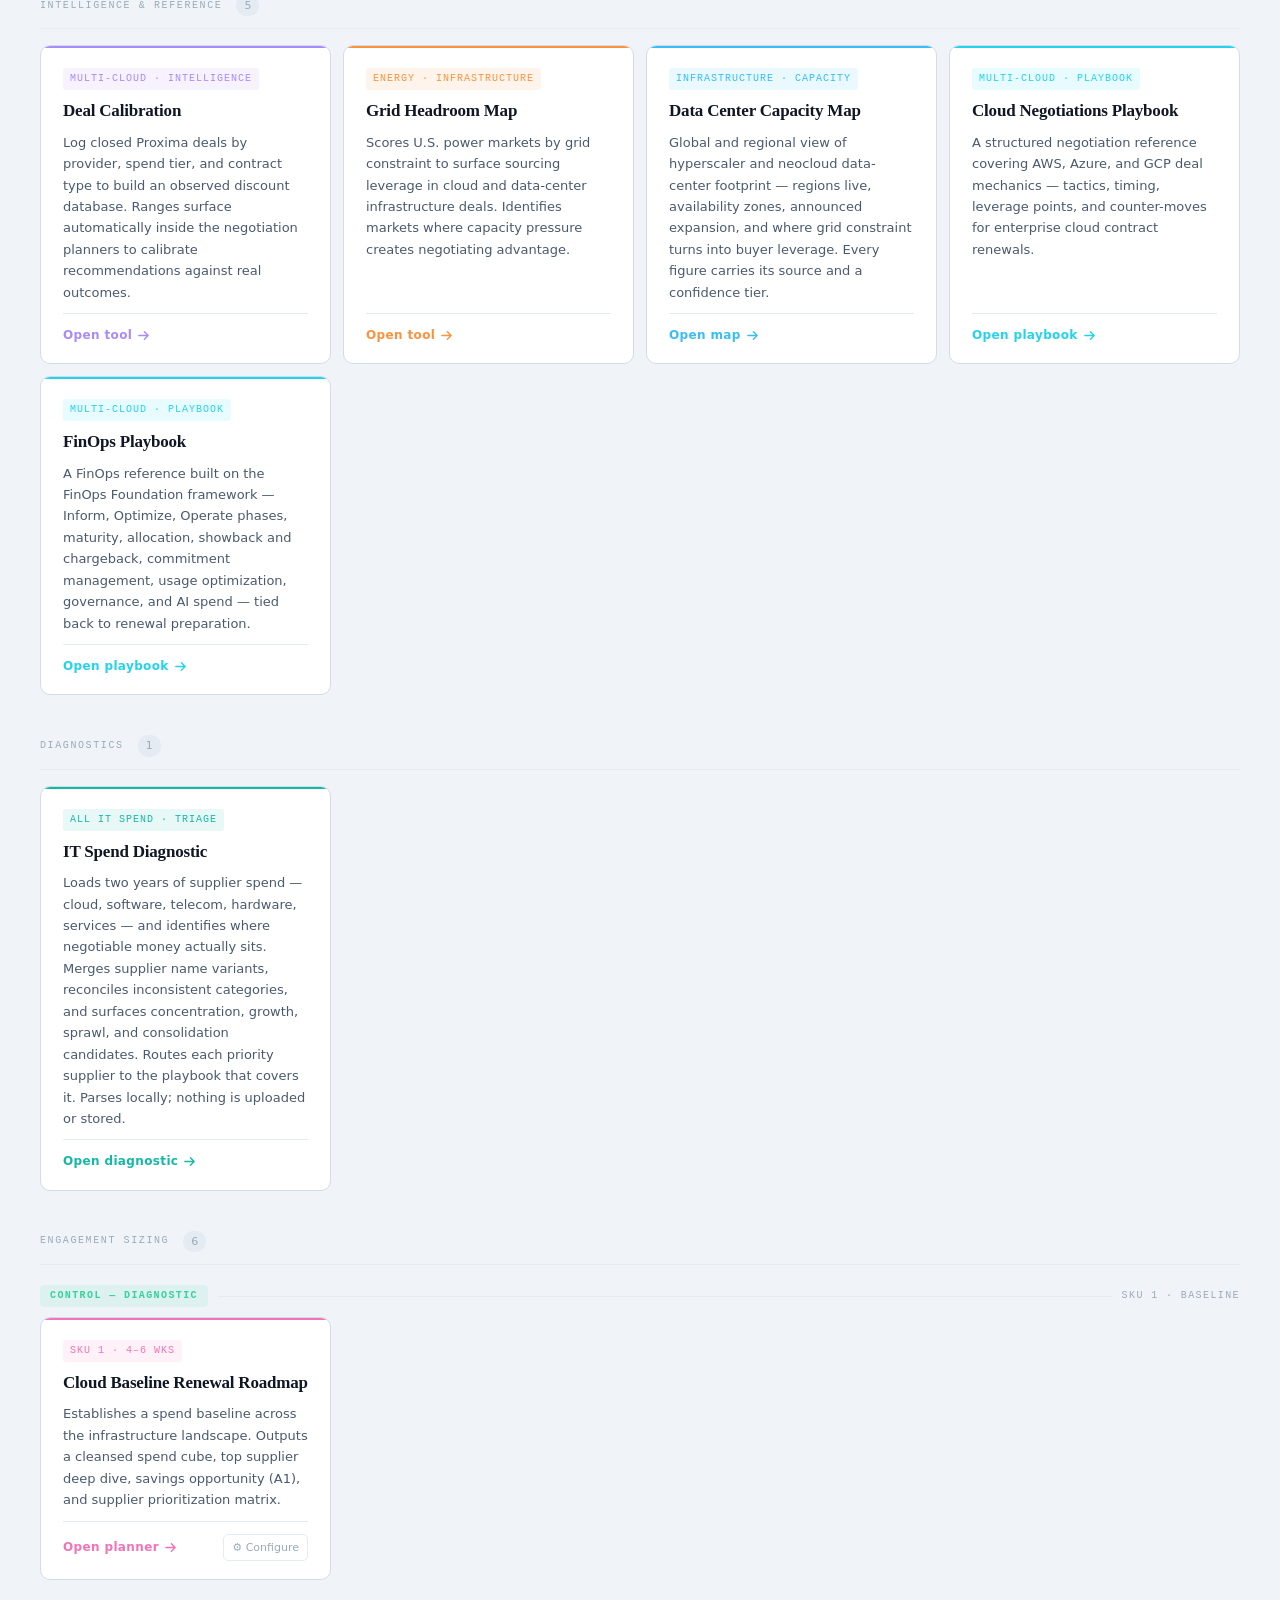
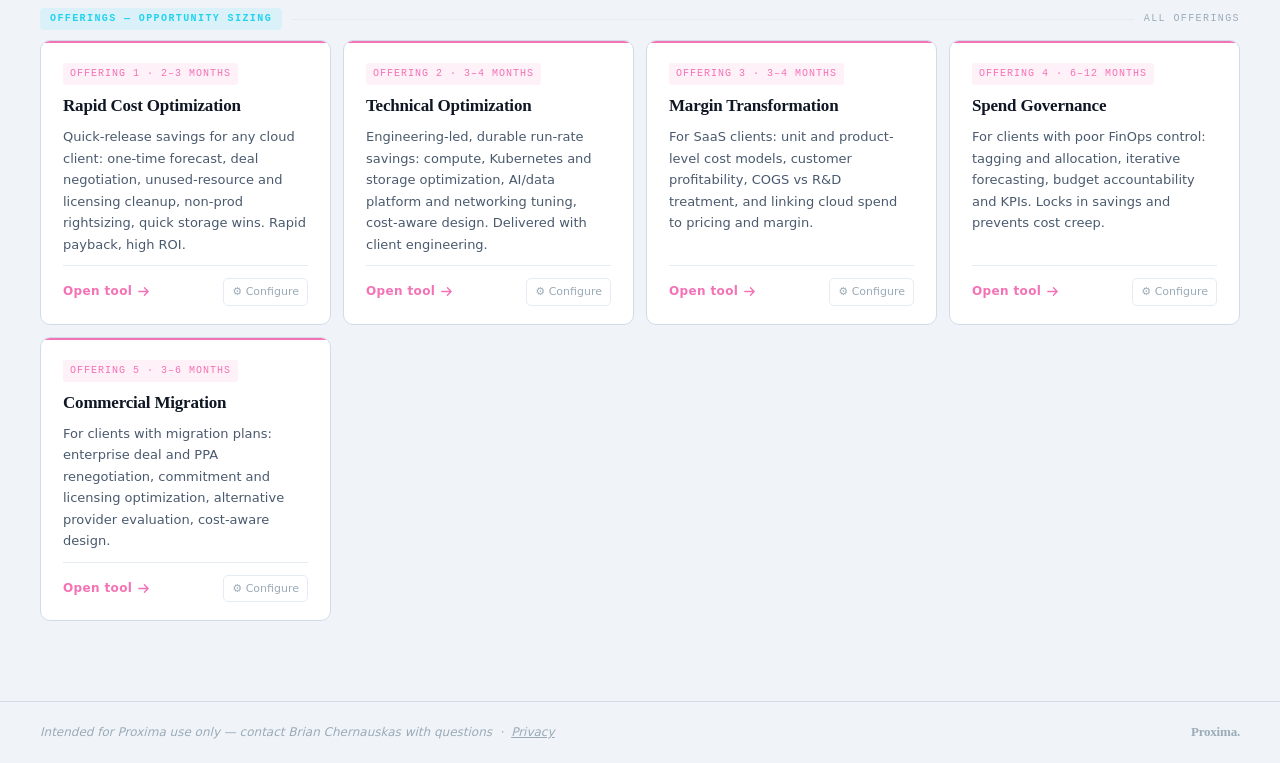
==== commit 3260f803: "Keep offering card footers on one line; shorten link to Open tool Co-Authored-By: Claude Sonnet 5.5 " ====
--- a/index.html
+++ b/index.html
@@ -183,6 +183,7 @@
     .news-stamp strong { color:var(--news);font-weight:600; }
 
     .tool-config-link { font-size:11px;color:var(--text-3);display:inline-flex;align-items:center;gap:4px;padding:4px 8px;border-radius:5px;border:1px solid var(--border-sub); }
+    .tool-config-link, .tool-link { white-space:nowrap; flex-shrink:0; }
     .tool-config-link:hover { color:var(--text-2);border-color:var(--border); }
 
     /* COMING SOON CARDS */
@@ -457,7 +458,7 @@
         <div class="tool-name">Rapid Cost Optimization</div>
         <p class="tool-desc">Quick-release savings for any cloud client: one-time forecast, deal negotiation, unused-resource and licensing cleanup, non-prod rightsizing, quick storage wins. Rapid payback, high ROI.</p>
         <div class="tool-footer">
-          <span class="tool-link">Size the opportunity <svg width="13" height="13" viewBox="0 0 14 14" fill="none"><path d="M2 7h10M8 3l4 4-4 4" stroke="currentColor" stroke-width="1.5" stroke-linecap="round" stroke-linejoin="round"/></svg></span>
+          <span class="tool-link">Open tool <svg width="13" height="13" viewBox="0 0 14 14" fill="none"><path d="M2 7h10M8 3l4 4-4 4" stroke="currentColor" stroke-width="1.5" stroke-linecap="round" stroke-linejoin="round"/></svg></span>
           <a class="tool-config-link" href="https://tools.briansavesbillions.com/rapid-cost-optimization/?config" target="_blank" onclick="event.stopPropagation()">⚙ Configure</a>
         </div>
       </div>
@@ -467,7 +468,7 @@
         <div class="tool-name">Technical Optimization</div>
         <p class="tool-desc">Engineering-led, durable run-rate savings: compute, Kubernetes and storage optimization, AI/data platform and networking tuning, cost-aware design. Delivered with client engineering.</p>
         <div class="tool-footer">
-          <span class="tool-link">Size the opportunity <svg width="13" height="13" viewBox="0 0 14 14" fill="none"><path d="M2 7h10M8 3l4 4-4 4" stroke="currentColor" stroke-width="1.5" stroke-linecap="round" stroke-linejoin="round"/></svg></span>
+          <span class="tool-link">Open tool <svg width="13" height="13" viewBox="0 0 14 14" fill="none"><path d="M2 7h10M8 3l4 4-4 4" stroke="currentColor" stroke-width="1.5" stroke-linecap="round" stroke-linejoin="round"/></svg></span>
           <a class="tool-config-link" href="https://tools.briansavesbillions.com/technical-optimization/?config" target="_blank" onclick="event.stopPropagation()">⚙ Configure</a>
         </div>
       </div>
@@ -477,7 +478,7 @@
         <div class="tool-name">Margin Transformation</div>
         <p class="tool-desc">For SaaS clients: unit and product-level cost models, customer profitability, COGS vs R&amp;D treatment, and linking cloud spend to pricing and margin.</p>
         <div class="tool-footer">
-          <span class="tool-link">Size the opportunity <svg width="13" height="13" viewBox="0 0 14 14" fill="none"><path d="M2 7h10M8 3l4 4-4 4" stroke="currentColor" stroke-width="1.5" stroke-linecap="round" stroke-linejoin="round"/></svg></span>
+          <span class="tool-link">Open tool <svg width="13" height="13" viewBox="0 0 14 14" fill="none"><path d="M2 7h10M8 3l4 4-4 4" stroke="currentColor" stroke-width="1.5" stroke-linecap="round" stroke-linejoin="round"/></svg></span>
           <a class="tool-config-link" href="https://tools.briansavesbillions.com/margin-transformation/?config" target="_blank" onclick="event.stopPropagation()">⚙ Configure</a>
         </div>
       </div>
@@ -487,7 +488,7 @@
         <div class="tool-name">Spend Governance</div>
         <p class="tool-desc">For clients with poor FinOps control: tagging and allocation, iterative forecasting, budget accountability and KPIs. Locks in savings and prevents cost creep.</p>
         <div class="tool-footer">
-          <span class="tool-link">Size the opportunity <svg width="13" height="13" viewBox="0 0 14 14" fill="none"><path d="M2 7h10M8 3l4 4-4 4" stroke="currentColor" stroke-width="1.5" stroke-linecap="round" stroke-linejoin="round"/></svg></span>
+          <span class="tool-link">Open tool <svg width="13" height="13" viewBox="0 0 14 14" fill="none"><path d="M2 7h10M8 3l4 4-4 4" stroke="currentColor" stroke-width="1.5" stroke-linecap="round" stroke-linejoin="round"/></svg></span>
           <a class="tool-config-link" href="https://tools.briansavesbillions.com/spend-governance/?config" target="_blank" onclick="event.stopPropagation()">⚙ Configure</a>
         </div>
       </div>
@@ -497,7 +498,7 @@
         <div class="tool-name">Commercial Migration</div>
         <p class="tool-desc">For clients with migration plans: enterprise deal and PPA renegotiation, commitment and licensing optimization, alternative provider evaluation, cost-aware design.</p>
         <div class="tool-footer">
-          <span class="tool-link">Size the opportunity <svg width="13" height="13" viewBox="0 0 14 14" fill="none"><path d="M2 7h10M8 3l4 4-4 4" stroke="currentColor" stroke-width="1.5" stroke-linecap="round" stroke-linejoin="round"/></svg></span>
+          <span class="tool-link">Open tool <svg width="13" height="13" viewBox="0 0 14 14" fill="none"><path d="M2 7h10M8 3l4 4-4 4" stroke="currentColor" stroke-width="1.5" stroke-linecap="round" stroke-linejoin="round"/></svg></span>
           <a class="tool-config-link" href="https://tools.briansavesbillions.com/commercial-migration/?config" target="_blank" onclick="event.stopPropagation()">⚙ Configure</a>
         </div>
       </div>
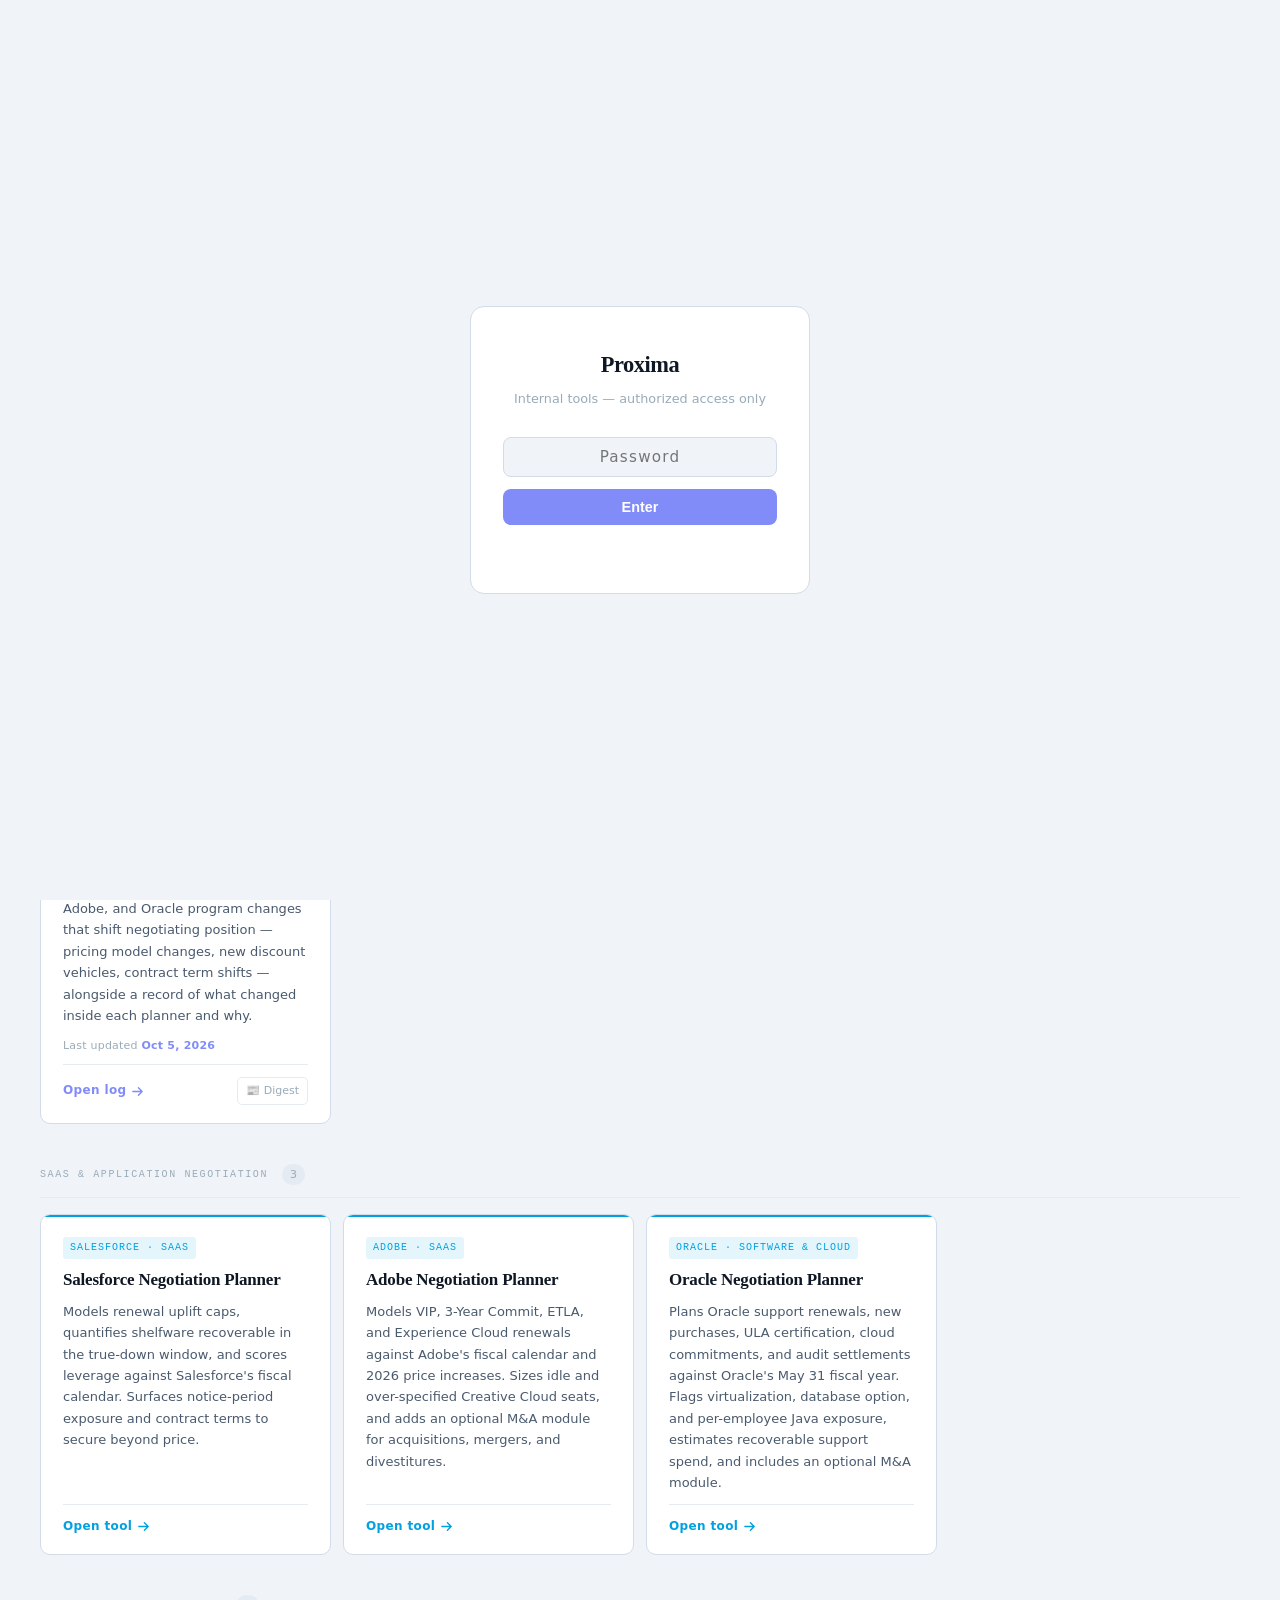
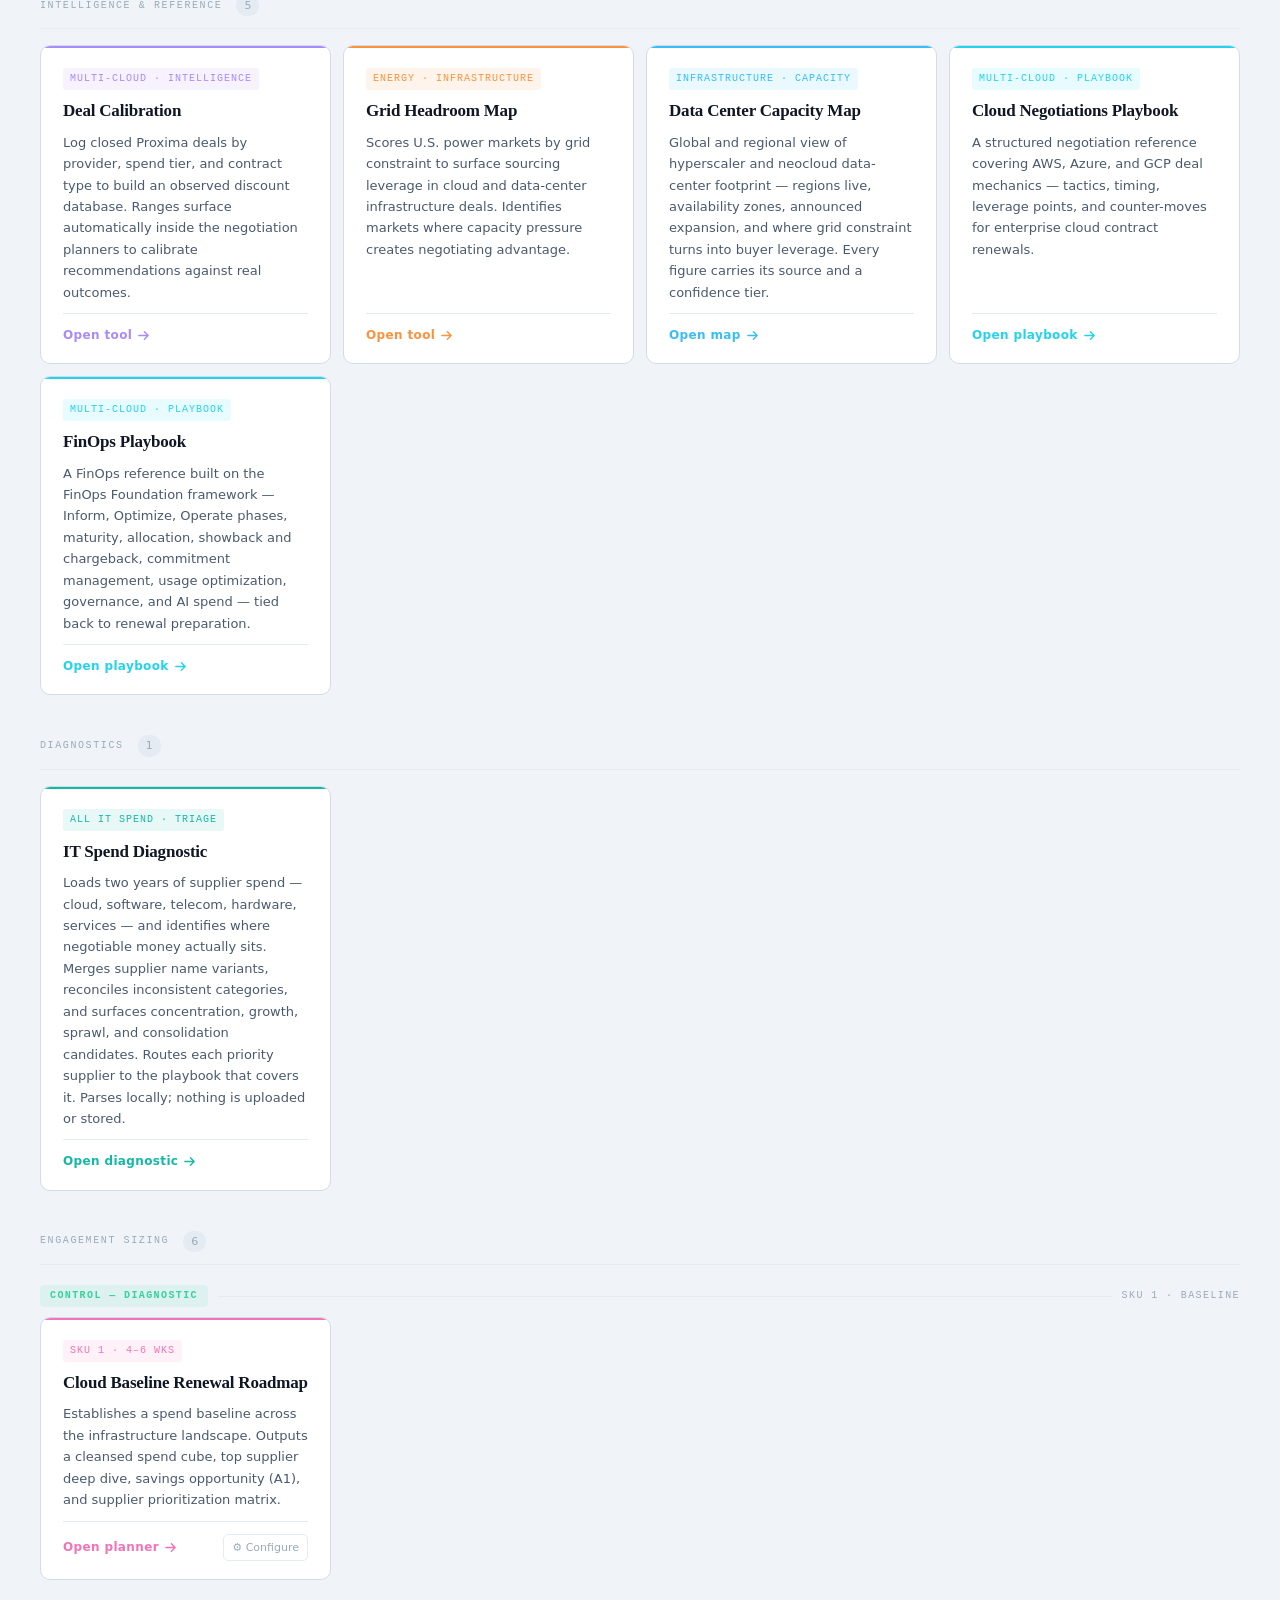
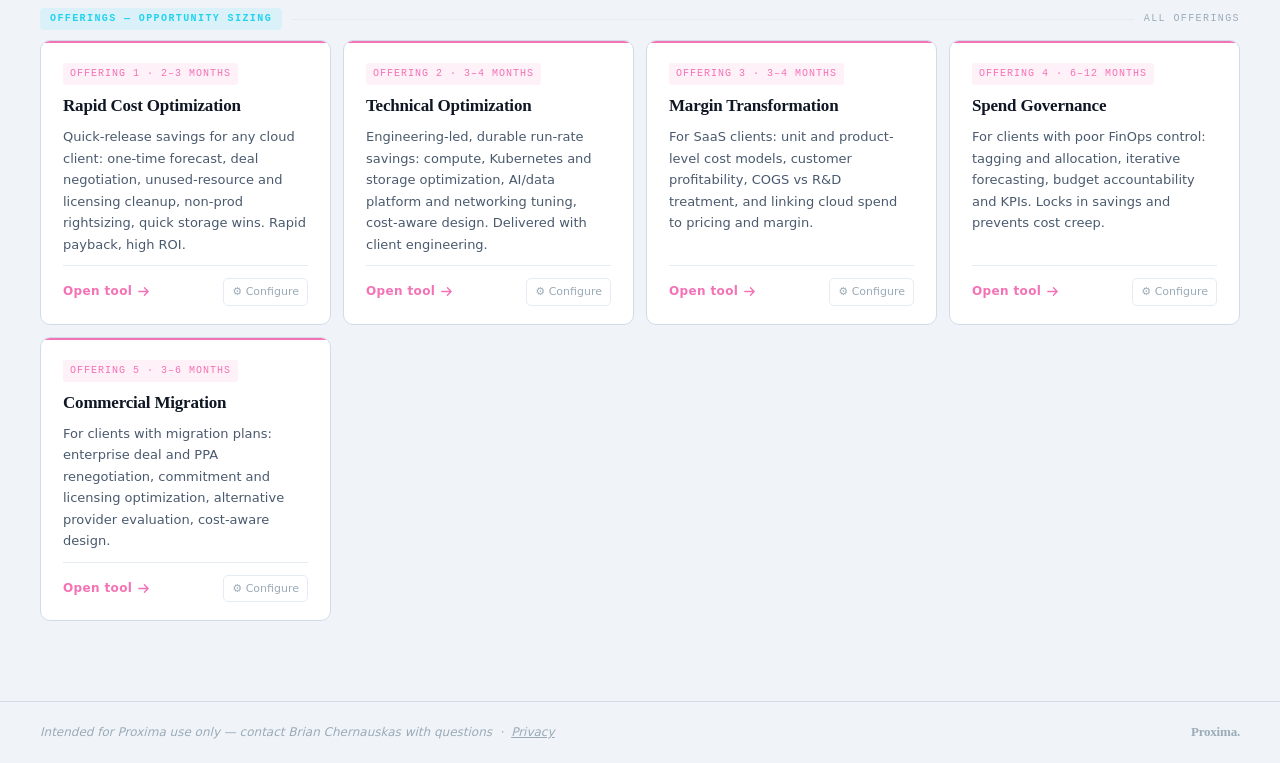
==== commit 050960bb: "Weekly scan: Capacity Block reset, CSP 5% uplift; publish Issue 04 Co-Authored-By: Claude Sonnet 5.5" ====
--- a/index.html
+++ b/index.html
@@ -537,7 +537,7 @@
   if (localStorage.getItem('proxima-auth') === HASH) document.getElementById('auth-gate').classList.add('hidden');
 
   // Bump this whenever a new entry is added to updates.html
-  const NEWS_LAST_UPDATED = '2026-09-29';
+  const NEWS_LAST_UPDATED = '2026-10-05';
   (function () {
     const [y, m, d] = NEWS_LAST_UPDATED.split('-').map(Number);
     document.getElementById('news-last-updated').textContent =
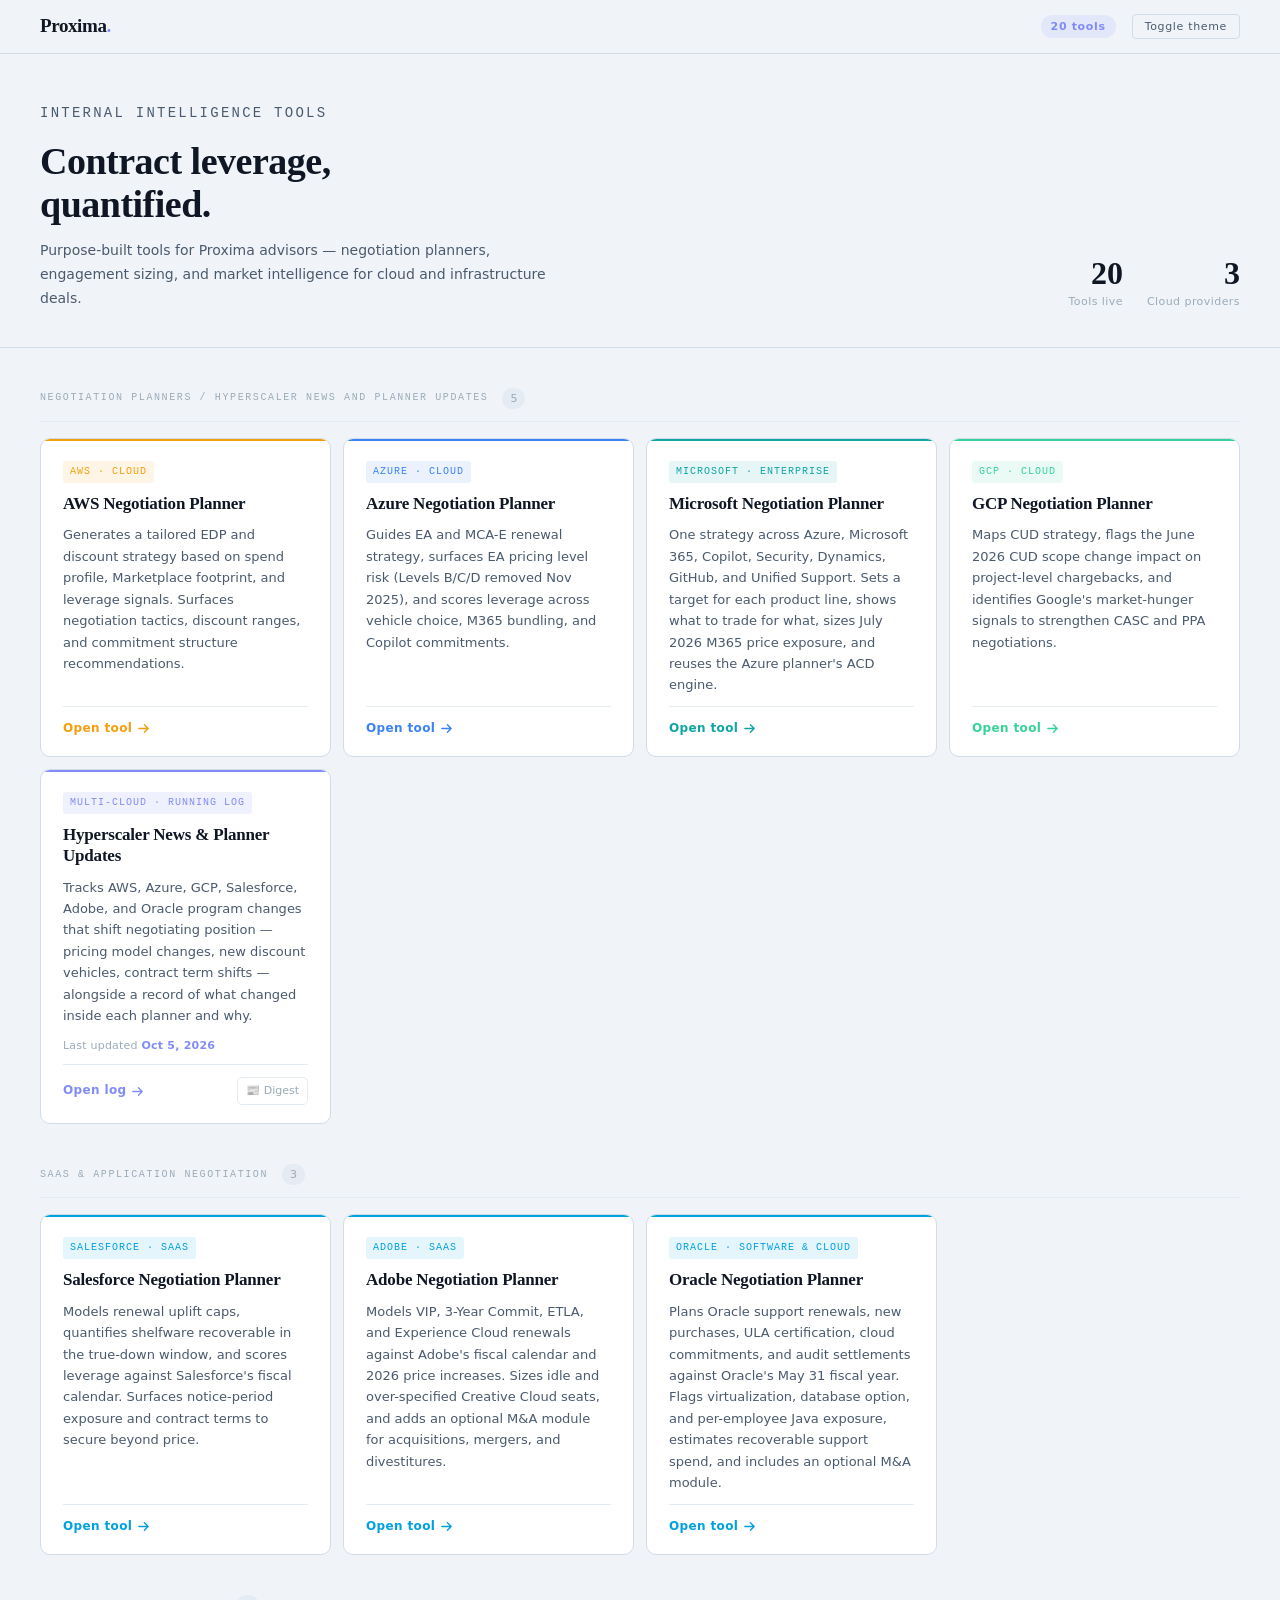
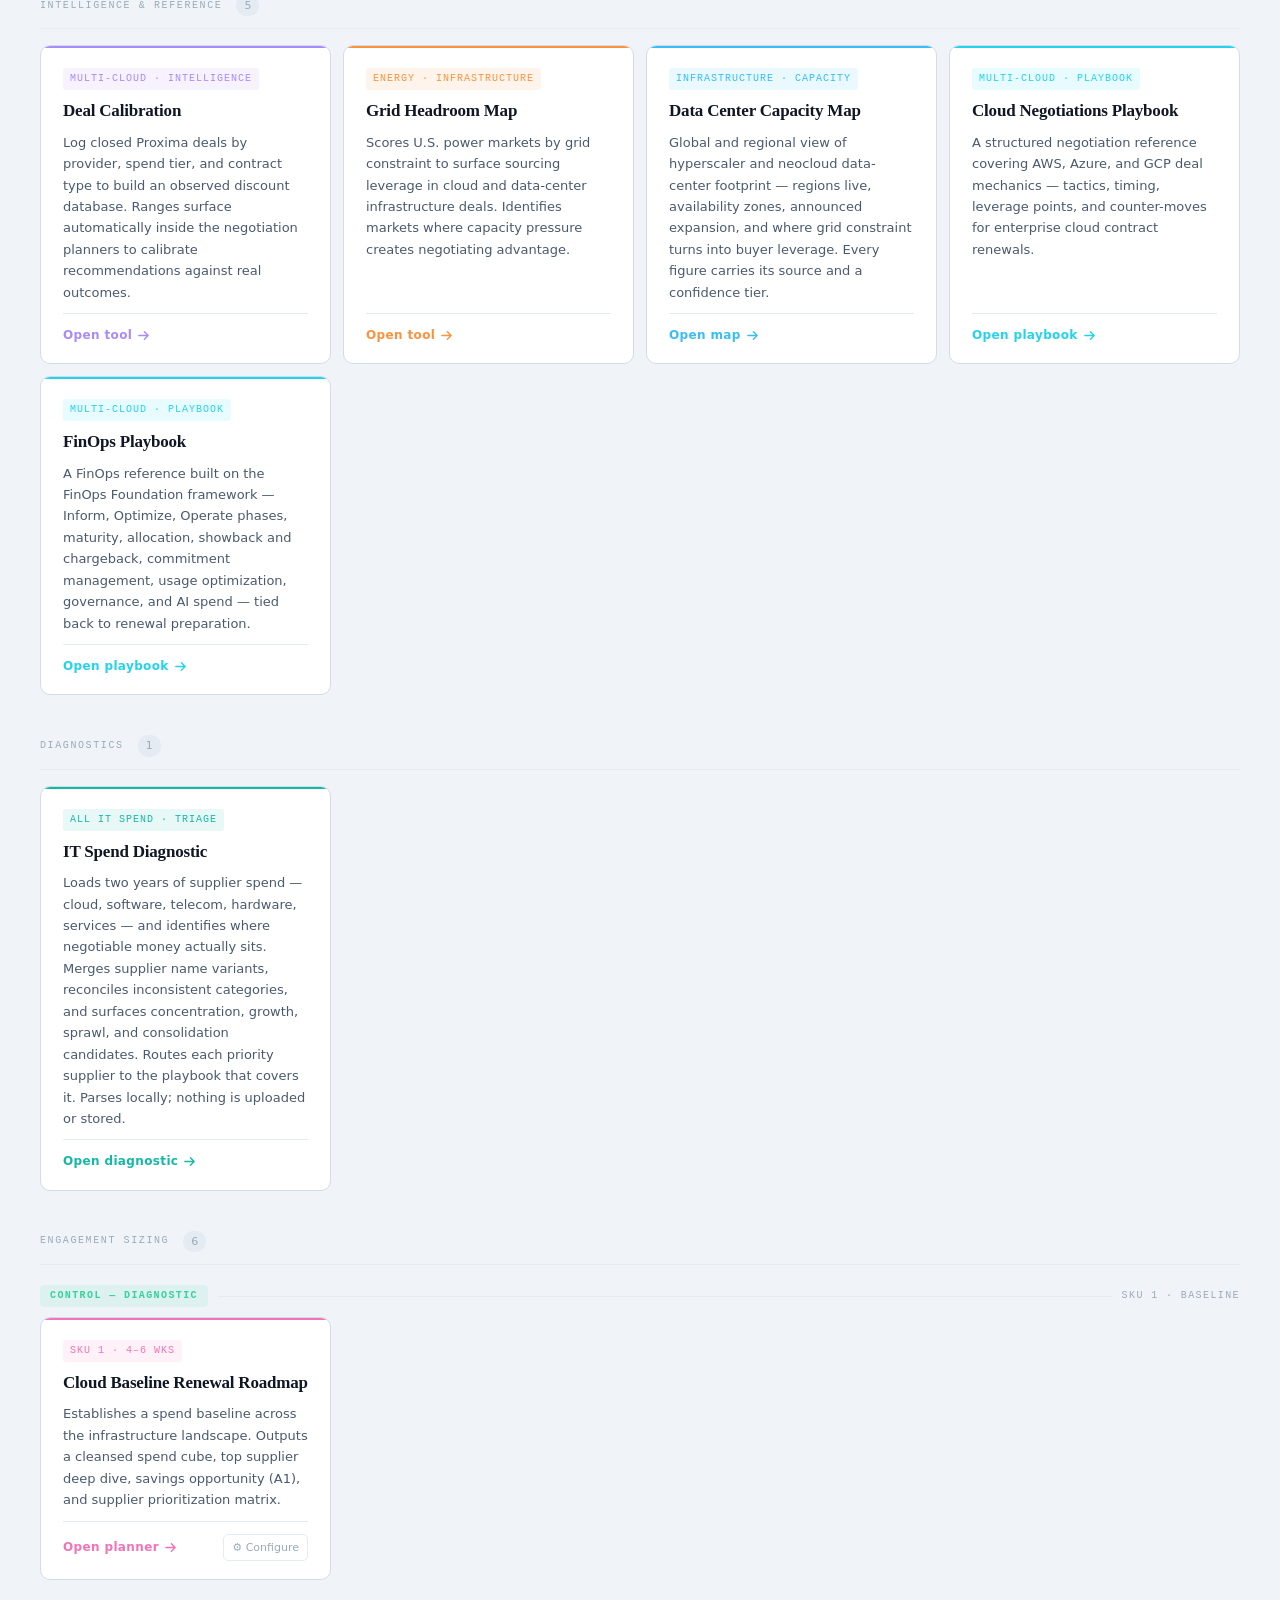
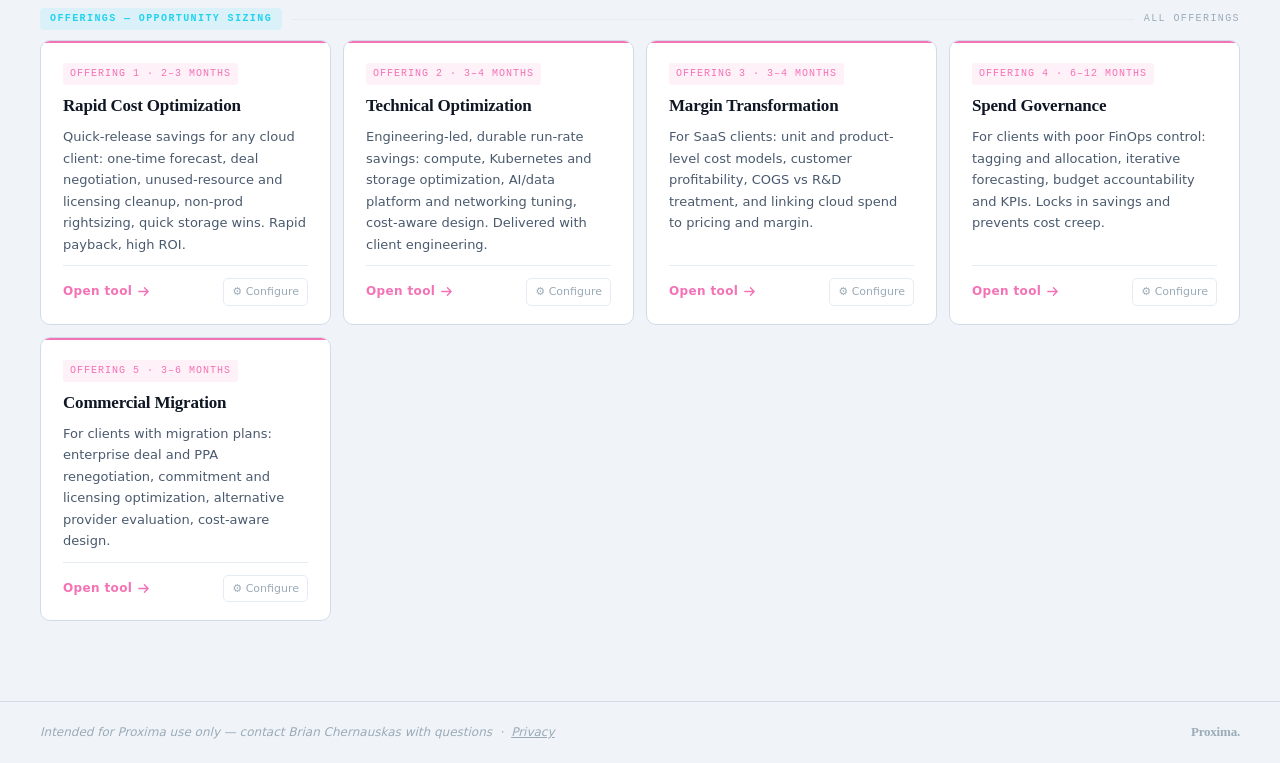
==== commit 27ab0418: "Move to custom domains; remove password gate Co-Authored-By: Claude Sonnet 5.5 <noreply@anthropic.co" ====
--- a/index.html
+++ b/index.html
@@ -71,16 +71,6 @@
     a { color: inherit; text-decoration: none; }
 
     /* AUTH GATE */
-    #auth-gate { position:fixed;inset:0;z-index:1000;background:var(--bg);display:flex;align-items:center;justify-content:center; }
-    #auth-gate.hidden { display:none; }
-    .gate-box { width:100%;max-width:340px;padding:40px 32px;background:var(--card);border:1px solid var(--border);border-radius:14px;text-align:center; }
-    .gate-wordmark { font-family:Georgia,serif;font-size:1.4rem;font-weight:700;letter-spacing:-.02em;color:var(--text);margin-bottom:6px; }
-    .gate-sub { font-size:.8rem;color:var(--text-3);margin-bottom:28px; }
-    .gate-input { width:100%;padding:10px 14px;background:var(--bg);border:1px solid var(--border);border-radius:8px;color:var(--text);font-size:.95rem;font-family:inherit;text-align:center;letter-spacing:.08em;margin-bottom:12px;outline:none; }
-    .gate-input:focus { border-color:var(--proxima); }
-    .gate-btn { width:100%;padding:10px;background:var(--proxima);color:#fff;border:none;border-radius:8px;font-size:.9rem;font-weight:600;cursor:pointer; }
-    .gate-btn:hover { opacity:.9; }
-    .gate-error { margin-top:10px;font-size:.8rem;color:#f87171;min-height:18px; }
 
     /* HEADER */
     .site-header { border-bottom:1px solid var(--border);padding:0 40px;display:flex;align-items:center;justify-content:space-between;height:54px; }
@@ -208,16 +198,6 @@
 </head>
 <body>
 
-<div id="auth-gate">
-  <div class="gate-box">
-    <div class="gate-wordmark">Proxima</div>
-    <div class="gate-sub">Internal tools — authorized access only</div>
-    <input id="gate-input" class="gate-input" type="password" placeholder="Password" autocomplete="current-password">
-    <button class="gate-btn" onclick="checkPassword()">Enter</button>
-    <div class="gate-error" id="gate-error"></div>
-  </div>
-</div>
-
 <header class="site-header">
   <div class="wordmark">Proxima<span>.</span></div>
   <div class="header-right">
@@ -254,7 +234,7 @@
     </div>
     <div class="tool-grid">
 
-      <div class="tool-card aws" onclick="window.open('https://brianchernauskas.github.io/aws-negotiation-planner/','_blank')">
+      <div class="tool-card aws" onclick="window.open('https://tools.briansavesbillions.com/aws-negotiation-planner/','_blank')">
         <span class="tool-tag">AWS · Cloud</span>
         <div class="tool-name">AWS Negotiation Planner</div>
         <p class="tool-desc">Generates a tailored EDP and discount strategy based on spend profile, Marketplace footprint, and leverage signals. Surfaces negotiation tactics, discount ranges, and commitment structure recommendations.</p>
@@ -263,7 +243,7 @@
         </div>
       </div>
 
-      <div class="tool-card azure" onclick="window.open('https://brianchernauskas.github.io/azure-negotiation-planner/','_blank')">
+      <div class="tool-card azure" onclick="window.open('https://tools.briansavesbillions.com/azure-negotiation-planner/','_blank')">
         <span class="tool-tag">Azure · Cloud</span>
         <div class="tool-name">Azure Negotiation Planner</div>
         <p class="tool-desc">Guides EA and MCA-E renewal strategy, surfaces EA pricing level risk (Levels B/C/D removed Nov 2025), and scores leverage across vehicle choice, M365 bundling, and Copilot commitments.</p>
@@ -272,7 +252,7 @@
         </div>
       </div>
 
-      <div class="tool-card microsoft" onclick="window.open('https://brianchernauskas.github.io/microsoft-negotiation-planner/','_blank')">
+      <div class="tool-card microsoft" onclick="window.open('https://tools.briansavesbillions.com/microsoft-negotiation-planner/','_blank')">
         <span class="tool-tag">Microsoft · Enterprise</span>
         <div class="tool-name">Microsoft Negotiation Planner</div>
         <p class="tool-desc">One strategy across Azure, Microsoft 365, Copilot, Security, Dynamics, GitHub, and Unified Support. Sets a target for each product line, shows what to trade for what, sizes July 2026 M365 price exposure, and reuses the Azure planner's ACD engine.</p>
@@ -281,7 +261,7 @@
         </div>
       </div>
 
-      <div class="tool-card gcp" onclick="window.open('https://brianchernauskas.github.io/gcp-negotiation-planner/','_blank')">
+      <div class="tool-card gcp" onclick="window.open('https://tools.briansavesbillions.com/gcp-negotiation-planner/','_blank')">
         <span class="tool-tag">GCP · Cloud</span>
         <div class="tool-name">GCP Negotiation Planner</div>
         <p class="tool-desc">Maps CUD strategy, flags the June 2026 CUD scope change impact on project-level chargebacks, and identifies Google's market-hunger signals to strengthen CASC and PPA negotiations.</p>
@@ -290,14 +270,14 @@
         </div>
       </div>
 
-      <div class="tool-card news" onclick="window.open('https://brianchernauskas.github.io/proxima-tools-hub/updates.html','_blank')">
+      <div class="tool-card news" onclick="window.open('https://tools.briansavesbillions.com/updates.html','_blank')">
         <span class="tool-tag">Multi-Cloud · Running Log</span>
         <div class="tool-name">Hyperscaler News &amp; Planner Updates</div>
         <p class="tool-desc">Tracks AWS, Azure, GCP, Salesforce, Adobe, and Oracle program changes that shift negotiating position — pricing model changes, new discount vehicles, contract term shifts — alongside a record of what changed inside each planner and why.</p>
         <div class="news-stamp">Last updated <strong id="news-last-updated">—</strong></div>
         <div class="tool-footer">
           <span class="tool-link">Open log <svg width="13" height="13" viewBox="0 0 14 14" fill="none"><path d="M2 7h10M8 3l4 4-4 4" stroke="currentColor" stroke-width="1.5" stroke-linecap="round" stroke-linejoin="round"/></svg></span>
-          <a class="tool-config-link" id="digest-link" href="https://brianchernauskas.github.io/proxima-tools-hub/digest/" target="_blank" onclick="event.stopPropagation()">📰 Digest</a>
+          <a class="tool-config-link" id="digest-link" href="https://tools.briansavesbillions.com/digest/" target="_blank" onclick="event.stopPropagation()">📰 Digest</a>
         </div>
       </div>
 
@@ -312,7 +292,7 @@
     </div>
     <div class="tool-grid">
 
-      <div class="tool-card saas" onclick="window.open('https://brianchernauskas.github.io/salesforce-negotiation-planner/','_blank')">
+      <div class="tool-card saas" onclick="window.open('https://tools.briansavesbillions.com/salesforce-negotiation-planner/','_blank')">
         <span class="tool-tag">Salesforce · SaaS</span>
         <div class="tool-name">Salesforce Negotiation Planner</div>
         <p class="tool-desc">Models renewal uplift caps, quantifies shelfware recoverable in the true-down window, and scores leverage against Salesforce's fiscal calendar. Surfaces notice-period exposure and contract terms to secure beyond price.</p>
@@ -321,7 +301,7 @@
         </div>
       </div>
 
-      <div class="tool-card saas" onclick="window.open('https://brianchernauskas.github.io/adobe-negotiation-planner/','_blank')">
+      <div class="tool-card saas" onclick="window.open('https://tools.briansavesbillions.com/adobe-negotiation-planner/','_blank')">
         <span class="tool-tag">Adobe · SaaS</span>
         <div class="tool-name">Adobe Negotiation Planner</div>
         <p class="tool-desc">Models VIP, 3-Year Commit, ETLA, and Experience Cloud renewals against Adobe's fiscal calendar and 2026 price increases. Sizes idle and over-specified Creative Cloud seats, and adds an optional M&amp;A module for acquisitions, mergers, and divestitures.</p>
@@ -330,7 +310,7 @@
         </div>
       </div>
 
-      <div class="tool-card saas" onclick="window.open('https://brianchernauskas.github.io/oracle-negotiation-planner/','_blank')">
+      <div class="tool-card saas" onclick="window.open('https://tools.briansavesbillions.com/oracle-negotiation-planner/','_blank')">
         <span class="tool-tag">Oracle · Software &amp; Cloud</span>
         <div class="tool-name">Oracle Negotiation Planner</div>
         <p class="tool-desc">Plans Oracle support renewals, new purchases, ULA certification, cloud commitments, and audit settlements against Oracle's May 31 fiscal year. Flags virtualization, database option, and per-employee Java exposure, estimates recoverable support spend, and includes an optional M&amp;A module.</p>
@@ -350,7 +330,7 @@
     </div>
     <div class="tool-grid">
 
-      <div class="tool-card deals" onclick="window.open('https://brianchernauskas.github.io/deal-calibration/','_blank')">
+      <div class="tool-card deals" onclick="window.open('https://tools.briansavesbillions.com/deal-calibration/','_blank')">
         <span class="tool-tag">Multi-Cloud · Intelligence</span>
         <div class="tool-name">Deal Calibration</div>
         <p class="tool-desc">Log closed Proxima deals by provider, spend tier, and contract type to build an observed discount database. Ranges surface automatically inside the negotiation planners to calibrate recommendations against real outcomes.</p>
@@ -359,7 +339,7 @@
         </div>
       </div>
 
-      <div class="tool-card grid" onclick="window.open('https://brianchernauskas.github.io/grid-headroom-map/','_blank')">
+      <div class="tool-card grid" onclick="window.open('https://tools.briansavesbillions.com/grid-headroom-map/','_blank')">
         <span class="tool-tag">Energy · Infrastructure</span>
         <div class="tool-name">Grid Headroom Map</div>
         <p class="tool-desc">Scores U.S. power markets by grid constraint to surface sourcing leverage in cloud and data-center infrastructure deals. Identifies markets where capacity pressure creates negotiating advantage.</p>
@@ -368,7 +348,7 @@
         </div>
       </div>
 
-      <div class="tool-card capacity" onclick="window.open('https://brianchernauskas.github.io/datacenter-capacity-map/','_blank')">
+      <div class="tool-card capacity" onclick="window.open('https://tools.briansavesbillions.com/datacenter-capacity-map/','_blank')">
         <span class="tool-tag">Infrastructure · Capacity</span>
         <div class="tool-name">Data Center Capacity Map</div>
         <p class="tool-desc">Global and regional view of hyperscaler and neocloud data-center footprint — regions live, availability zones, announced expansion, and where grid constraint turns into buyer leverage. Every figure carries its source and a confidence tier.</p>
@@ -377,7 +357,7 @@
         </div>
       </div>
 
-      <div class="tool-card playbook" onclick="window.open('https://brianchernauskas.github.io/cloud-negotiation-playbook/','_blank')">
+      <div class="tool-card playbook" onclick="window.open('https://tools.briansavesbillions.com/cloud-negotiation-playbook/','_blank')">
         <span class="tool-tag">Multi-Cloud · Playbook</span>
         <div class="tool-name">Cloud Negotiations Playbook</div>
         <p class="tool-desc">A structured negotiation reference covering AWS, Azure, and GCP deal mechanics — tactics, timing, leverage points, and counter-moves for enterprise cloud contract renewals.</p>
@@ -386,7 +366,7 @@
         </div>
       </div>
 
-      <div class="tool-card playbook" onclick="window.open('https://brianchernauskas.github.io/finops-playbook/','_blank')">
+      <div class="tool-card playbook" onclick="window.open('https://tools.briansavesbillions.com/finops-playbook/','_blank')">
         <span class="tool-tag">Multi-Cloud · Playbook</span>
         <div class="tool-name">FinOps Playbook</div>
         <p class="tool-desc">A FinOps reference built on the FinOps Foundation framework — Inform, Optimize, Operate phases, maturity, allocation, showback and chargeback, commitment management, usage optimization, governance, and AI spend — tied back to renewal preparation.</p>
@@ -406,7 +386,7 @@
     </div>
     <div class="tool-grid">
 
-      <div class="tool-card spend" onclick="window.open('https://brianchernauskas.github.io/it-spend-diagnostic/','_blank')">
+      <div class="tool-card spend" onclick="window.open('https://tools.briansavesbillions.com/it-spend-diagnostic/','_blank')">
         <span class="tool-tag">All IT Spend · Triage</span>
         <div class="tool-name">IT Spend Diagnostic</div>
         <p class="tool-desc">Loads two years of supplier spend — cloud, software, telecom, hardware, services — and identifies where negotiable money actually sits. Merges supplier name variants, reconciles inconsistent categories, and surfaces concentration, growth, sprawl, and consolidation candidates. Routes each priority supplier to the playbook that covers it. Parses locally; nothing is uploaded or stored.</p>
@@ -433,13 +413,13 @@
     </div>
     <div class="tool-grid">
 
-      <div class="tool-card baseline" onclick="window.open('https://brianchernauskas.github.io/cloud-baseline-planner/','_blank')">
+      <div class="tool-card baseline" onclick="window.open('https://tools.briansavesbillions.com/cloud-baseline-planner/','_blank')">
         <span class="tool-tag">SKU 1 · 4–6 wks</span>
         <div class="tool-name">Cloud Baseline Renewal Roadmap</div>
         <p class="tool-desc">Establishes a spend baseline across the infrastructure landscape. Outputs a cleansed spend cube, top supplier deep dive, savings opportunity (A1), and supplier prioritization matrix.</p>
         <div class="tool-footer">
           <span class="tool-link">Open planner <svg width="13" height="13" viewBox="0 0 14 14" fill="none"><path d="M2 7h10M8 3l4 4-4 4" stroke="currentColor" stroke-width="1.5" stroke-linecap="round" stroke-linejoin="round"/></svg></span>
-          <a class="tool-config-link" href="https://brianchernauskas.github.io/cloud-baseline-planner/config.html" target="_blank" onclick="event.stopPropagation()">⚙ Configure</a>
+          <a class="tool-config-link" href="https://tools.briansavesbillions.com/cloud-baseline-planner/config.html" target="_blank" onclick="event.stopPropagation()">⚙ Configure</a>
         </div>
       </div>
 
@@ -515,26 +495,6 @@
 </footer>
 
 <script>
-  const HASH = 'e1af9770edb5a9358db28d25520d54b0e5aeb7bdaa6fed238cebea143d1560bb';
-
-  async function sha256(str) {
-    const buf = await crypto.subtle.digest('SHA-256', new TextEncoder().encode(str));
-    return Array.from(new Uint8Array(buf)).map(b => b.toString(16).padStart(2,'0')).join('');
-  }
-  async function checkPassword() {
-    const val = document.getElementById('gate-input').value;
-    const hash = await sha256(val);
-    if (hash === HASH) {
-      localStorage.setItem('proxima-auth', HASH);
-      document.getElementById('auth-gate').classList.add('hidden');
-    } else {
-      document.getElementById('gate-error').textContent = 'Incorrect password.';
-      document.getElementById('gate-input').value = '';
-      document.getElementById('gate-input').focus();
-    }
-  }
-  document.getElementById('gate-input').addEventListener('keydown', e => { if (e.key==='Enter') checkPassword(); });
-  if (localStorage.getItem('proxima-auth') === HASH) document.getElementById('auth-gate').classList.add('hidden');
 
   // Bump this whenever a new entry is added to updates.html
   const NEWS_LAST_UPDATED = '2026-10-05';
@@ -545,12 +505,12 @@
   })();
 
   // Digest link always resolves to whichever issue in issues.json has the newest date
-  fetch('https://brianchernauskas.github.io/proxima-tools-hub/digest/issues.json')
+  fetch('https://tools.briansavesbillions.com/digest/issues.json')
     .then(r => r.json())
     .then(issues => {
       const latest = issues.reduce((a, b) => a.date > b.date ? a : b);
       document.getElementById('digest-link').href =
-        `https://brianchernauskas.github.io/proxima-tools-hub/digest/${latest.slug}.html`;
+        `https://tools.briansavesbillions.com/digest/${latest.slug}.html`;
     })
     .catch(() => {}); // falls back to the archive link already in the href
 
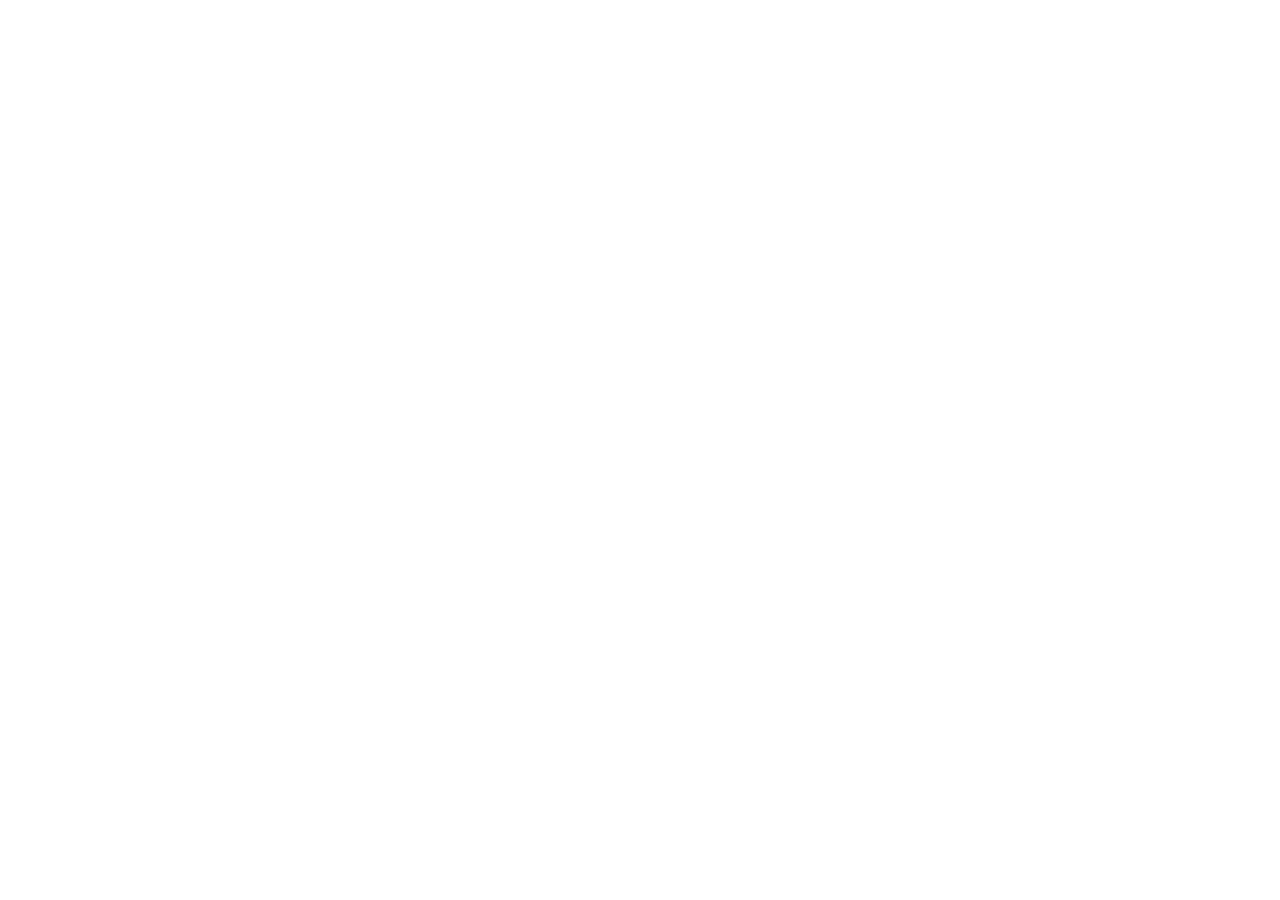
==== commit 6f7a6886: "Redirect to custom domain Co-Authored-By: Claude Sonnet 5.5 <noreply@anthropic.com>" ====
--- a/index.html
+++ b/index.html
@@ -1,533 +1,18 @@
-<!DOCTYPE html>
-<html lang="en" data-theme="light">
-<head>
-  <meta charset="UTF-8">
-  <script async src="https://www.googletagmanager.com/gtag/js?id=G-N5E1D26WRG"></script>
-  <script>window.dataLayer=window.dataLayer||[];function gtag(){dataLayer.push(arguments);}gtag('js',new Date());gtag('config','G-N5E1D26WRG');</script>
-  <meta name="viewport" content="width=device-width, initial-scale=1.0">
-  <title>Proxima — Intelligence Tools</title>
-  <style>
-    :root {
-      --bg:           #080D16;
-      --surface:      #0F1724;
-      --card:         #111B2B;
-      --card-hover:   #152235;
-      --border:       #1E2D42;
-      --border-sub:   #162030;
-      --text:         #E8EFF8;
-      --text-2:       #7D8FA3;
-      --text-3:       #3E5068;
-      --proxima:      #818CF8;
-      --proxima-dim:  rgba(129,140,248,.12);
-      --aws:          #F59E0B;
-      --aws-dim:      rgba(245,158,11,.1);
-      --azure:        #3B82F6;
-      --azure-dim:    rgba(59,130,246,.1);
-      --microsoft:    #0EA5A4;
-      --microsoft-dim: rgba(14,165,164,.1);
-      --gcp:          #34D399;
-      --gcp-dim:      rgba(52,211,153,.1);
-      --grid:         #FB923C;
-      --grid-dim:     rgba(251,146,60,.1);
-      --capacity:     #38BDF8;
-      --capacity-dim: rgba(56,189,248,.1);
-      --playbook:     #22D3EE;
-      --playbook-dim: rgba(34,211,238,.1);
-      --deals:        #A78BFA;
-      --deals-dim:    rgba(167,139,250,.1);
-      --baseline:     #F472B6;
-      --baseline-dim: rgba(244,114,182,.1);
-      --news:         #818CF8;
-      --news-dim:     rgba(129,140,248,.12);
-      --saas:         #00A1E0;
-      --saas-dim:     rgba(0,161,224,.1);
-      --spend:        #14B8A6;
-      --spend-dim:    rgba(20,184,166,.1);
-    }
-    :root[data-theme="light"],
-    @media (prefers-color-scheme: light) { :root:not([data-theme="dark"]) {
-      --bg:          #F0F4F9;
-      --surface:     #FFFFFF;
-      --card:        #FFFFFF;
-      --card-hover:  #F7F9FC;
-      --border:      #D1DCE8;
-      --border-sub:  #E4EBF3;
-      --text:        #0F1724;
-      --text-2:      #4A5A6E;
-      --text-3:      #9AABB8;
-    }}
-    :root[data-theme="light"] {
-      --bg:#F0F4F9; --surface:#FFFFFF; --card:#FFFFFF; --card-hover:#F7F9FC;
-      --border:#D1DCE8; --border-sub:#E4EBF3; --text:#0F1724; --text-2:#4A5A6E; --text-3:#9AABB8;
-    }
-    :root[data-theme="dark"] {
-      --bg:#080D16; --surface:#0F1724; --card:#111B2B; --card-hover:#152235;
-      --border:#1E2D42; --border-sub:#162030; --text:#E8EFF8; --text-2:#7D8FA3; --text-3:#3E5068;
-    }
-
-    *, *::before, *::after { box-sizing: border-box; margin: 0; padding: 0; }
-    html { scroll-behavior: smooth; }
-    body { background: var(--bg); color: var(--text); font-family: 'Segoe UI', system-ui, -apple-system, sans-serif; font-size: 15px; line-height: 1.6; min-height: 100vh; }
-    a { color: inherit; text-decoration: none; }
-
-    /* AUTH GATE */
-
-    /* HEADER */
-    .site-header { border-bottom:1px solid var(--border);padding:0 40px;display:flex;align-items:center;justify-content:space-between;height:54px; }
-    .wordmark { font-family:Georgia,serif;font-size:19px;font-weight:700;letter-spacing:-.4px;color:var(--text); }
-    .wordmark span { color:var(--proxima); }
-    .header-right { display:flex;align-items:center;gap:16px; }
-    .tool-count-pill { font-size:11px;font-weight:600;letter-spacing:.06em;background:var(--proxima-dim);color:var(--proxima);padding:3px 10px;border-radius:20px; }
-    .theme-toggle { background:none;border:1px solid var(--border);color:var(--text-2);cursor:pointer;padding:5px 12px;font-size:11px;letter-spacing:.06em;font-family:inherit;border-radius:4px; }
-    .theme-toggle:hover { border-color:var(--text-2);color:var(--text); }
-
-    /* HERO */
-    .hero { padding:48px 40px 36px;display:flex;align-items:flex-end;justify-content:space-between;gap:40px;border-bottom:1px solid var(--border); }
-    .hero-left { max-width:520px; }
-    .hero-eyebrow { font-family:'Courier New',monospace;font-size:10px;letter-spacing:.16em;text-transform:uppercase;color:var(--proxima);margin-bottom:14px; }
-    .hero h1 { font-family:Georgia,serif;font-size:clamp(26px,3.5vw,38px);font-weight:700;line-height:1.15;letter-spacing:-.5px;color:var(--text);text-wrap:balance;margin-bottom:12px; }
-    .hero p { font-size:14px;color:var(--text-2);line-height:1.7; }
-    .hero-stats { display:flex;gap:24px;flex-shrink:0; }
-    .hero-stat { text-align:right; }
-    .hero-stat-num { font-family:Georgia,serif;font-size:32px;font-weight:700;line-height:1;color:var(--text); }
-    .hero-stat-label { font-size:11px;color:var(--text-3);letter-spacing:.04em;margin-top:4px; }
-    @media(max-width:640px) { .hero { flex-direction:column;padding:32px 20px 24px; } .hero-stats { display:none; } }
-
-    /* TOOL SECTIONS */
-    .tools-section { padding:0 40px 80px; }
-    @media(max-width:640px) { .tools-section { padding:0 20px 60px; } }
-
-    .tool-group { margin-top:40px; }
-    .group-header { display:flex;align-items:center;gap:14px;margin-bottom:16px;padding-bottom:12px;border-bottom:1px solid var(--border-sub); }
-    .group-label { font-family:'Courier New',monospace;font-size:10px;letter-spacing:.16em;text-transform:uppercase;color:var(--text-3); }
-    .group-count { font-size:11px;color:var(--text-3);background:var(--border-sub);padding:2px 8px;border-radius:10px; }
-
-    /* CARD GRID */
-    .tool-grid { display:grid;grid-template-columns:repeat(auto-fill,minmax(280px,1fr));gap:12px; }
-
-    /* CARD — use div so nested links are valid */
-    .tool-card {
-      background:var(--card);
-      border:1px solid var(--border);
-      border-radius:10px;
-      padding:22px 22px 18px;
-      display:flex;
-      flex-direction:column;
-      gap:10px;
-      position:relative;
-      cursor:pointer;
-      transition:background .15s, border-color .15s, transform .12s;
-      overflow:hidden;
-    }
-    .tool-card::before { content:'';position:absolute;top:0;left:0;right:0;height:2px; }
-    .tool-card:hover { background:var(--card-hover);border-color:var(--border);transform:translateY(-1px); }
-
-    .tool-card.aws::before    { background:var(--aws); }
-    .tool-card.azure::before  { background:var(--azure); }
-    .tool-card.microsoft::before { background:var(--microsoft); }
-    .tool-card.gcp::before    { background:var(--gcp); }
-    .tool-card.grid::before   { background:var(--grid); }
-    .tool-card.capacity::before { background:var(--capacity); }
-    .tool-card.playbook::before { background:var(--playbook); }
-    .tool-card.deals::before  { background:var(--deals); }
-    .tool-card.baseline::before { background:var(--baseline); }
-    .tool-card.news::before { background:var(--news); }
-    .tool-card.saas::before { background:var(--saas); }
-    .tool-card.spend::before { background:var(--spend); }
-
-    .tool-tag { font-family:'Courier New',monospace;font-size:10px;letter-spacing:.1em;text-transform:uppercase;padding:3px 7px;display:inline-block;width:fit-content;border-radius:3px; }
-    .aws .tool-tag      { color:var(--aws);      background:var(--aws-dim); }
-    .azure .tool-tag    { color:var(--azure);    background:var(--azure-dim); }
-    .microsoft .tool-tag { color:var(--microsoft); background:var(--microsoft-dim); }
-    .gcp .tool-tag      { color:var(--gcp);      background:var(--gcp-dim); }
-    .grid .tool-tag     { color:var(--grid);     background:var(--grid-dim); }
-    .capacity .tool-tag { color:var(--capacity); background:var(--capacity-dim); }
-    .playbook .tool-tag { color:var(--playbook); background:var(--playbook-dim); }
-    .deals .tool-tag    { color:var(--deals);    background:var(--deals-dim); }
-    .baseline .tool-tag { color:var(--baseline); background:var(--baseline-dim); }
-    .news .tool-tag     { color:var(--news);     background:var(--news-dim); }
-    .saas .tool-tag     { color:var(--saas);     background:var(--saas-dim); }
-    .spend .tool-tag    { color:var(--spend);    background:var(--spend-dim); }
-
-    .tool-name { font-family:Georgia,serif;font-size:17px;font-weight:700;letter-spacing:-.2px;color:var(--text);line-height:1.25; }
-    .tool-desc { font-size:13px;color:var(--text-2);line-height:1.65;flex:1; }
-
-    .tool-footer { display:flex;align-items:center;justify-content:space-between;padding-top:12px;border-top:1px solid var(--border-sub);margin-top:auto; }
-    .tool-link { display:inline-flex;align-items:center;gap:5px;font-size:12px;font-weight:600;letter-spacing:.03em; }
-    .tool-link svg { transition:transform .15s; }
-    .tool-card:hover .tool-link svg { transform:translateX(3px); }
-
-    .aws .tool-link      { color:var(--aws); }
-    .azure .tool-link    { color:var(--azure); }
-    .microsoft .tool-link { color:var(--microsoft); }
-    .gcp .tool-link      { color:var(--gcp); }
-    .grid .tool-link     { color:var(--grid); }
-    .capacity .tool-link { color:var(--capacity); }
-    .playbook .tool-link { color:var(--playbook); }
-    .deals .tool-link    { color:var(--deals); }
-    .baseline .tool-link { color:var(--baseline); }
-    .news .tool-link     { color:var(--news); }
-    .saas .tool-link     { color:var(--saas); }
-    .spend .tool-link    { color:var(--spend); }
-    .news-stamp { font-size:11px;color:var(--text-3);font-variant-numeric:tabular-nums;letter-spacing:.02em; }
-    .news-stamp strong { color:var(--news);font-weight:600; }
-
-    .tool-config-link { font-size:11px;color:var(--text-3);display:inline-flex;align-items:center;gap:4px;padding:4px 8px;border-radius:5px;border:1px solid var(--border-sub); }
-    .tool-config-link, .tool-link { white-space:nowrap; flex-shrink:0; }
-    .tool-config-link:hover { color:var(--text-2);border-color:var(--border); }
-
-    /* COMING SOON CARDS */
-    .tool-card.soon { opacity:.55;cursor:default;pointer-events:none; }
-    .soon-badge { font-size:10px;font-weight:700;letter-spacing:.08em;text-transform:uppercase;padding:2px 8px;border-radius:3px;background:var(--border);color:var(--text-3);margin-left:auto; }
-
-    /* PHASE SUB-HEADERS */
-    .phase-header { display:flex;align-items:center;gap:10px;margin:20px 0 10px;font-family:'Courier New',monospace;font-size:10px;letter-spacing:.14em;text-transform:uppercase; }
-    .phase-pill { padding:3px 10px;border-radius:4px;font-weight:700; }
-    .phase-control   { color:#34d399;background:rgba(52,211,153,.1); }
-    .phase-optimize  { color:#22d3ee;background:rgba(34,211,238,.1); }
-    .phase-transform { color:#a78bfa;background:rgba(167,139,250,.1); }
-    .phase-line { flex:1;height:1px;background:var(--border-sub); }
-
-    /* FOOTER */
-    .site-footer { border-top:1px solid var(--border);padding:20px 40px;display:flex;align-items:center;justify-content:space-between;flex-wrap:wrap;gap:8px; }
-    .site-footer p { font-size:12px;color:var(--text-3);font-style:italic; }
-    .footer-wordmark { font-family:Georgia,serif;font-size:13px;font-weight:700;color:var(--text-3);letter-spacing:-.2px; }
-
-    @media(max-width:640px) { .site-header { padding:0 20px; } .site-footer { padding:20px; } }
-  </style>
-</head>
-<body>
-
-<header class="site-header">
-  <div class="wordmark">Proxima<span>.</span></div>
-  <div class="header-right">
-    <div class="tool-count-pill" id="tool-count"></div>
-    <button class="theme-toggle" onclick="toggleTheme()">Toggle theme</button>
-  </div>
-</header>
-
-<section class="hero">
-  <div class="hero-left">
-    <p class="hero-eyebrow">Internal Intelligence Tools</p>
-    <h1>Contract leverage,<br>quantified.</h1>
-    <p>Purpose-built tools for Proxima advisors — negotiation planners, engagement sizing, and market intelligence for cloud and infrastructure deals.</p>
-  </div>
-  <div class="hero-stats">
-    <div class="hero-stat">
-      <div class="hero-stat-num" id="stat-tools">7</div>
-      <div class="hero-stat-label">Tools live</div>
-    </div>
-    <div class="hero-stat">
-      <div class="hero-stat-num">3</div>
-      <div class="hero-stat-label">Cloud providers</div>
-    </div>
-  </div>
-</section>
-
-<section class="tools-section">
-
-  <!-- NEGOTIATION PLANNERS -->
-  <div class="tool-group">
-    <div class="group-header">
-      <span class="group-label">Negotiation Planners / Hyperscaler News and Planner Updates</span>
-      <span class="group-count">5</span>
-    </div>
-    <div class="tool-grid">
-
-      <div class="tool-card aws" onclick="window.open('https://tools.briansavesbillions.com/aws-negotiation-planner/','_blank')">
-        <span class="tool-tag">AWS · Cloud</span>
-        <div class="tool-name">AWS Negotiation Planner</div>
-        <p class="tool-desc">Generates a tailored EDP and discount strategy based on spend profile, Marketplace footprint, and leverage signals. Surfaces negotiation tactics, discount ranges, and commitment structure recommendations.</p>
-        <div class="tool-footer">
-          <span class="tool-link">Open tool <svg width="13" height="13" viewBox="0 0 14 14" fill="none"><path d="M2 7h10M8 3l4 4-4 4" stroke="currentColor" stroke-width="1.5" stroke-linecap="round" stroke-linejoin="round"/></svg></span>
-        </div>
-      </div>
-
-      <div class="tool-card azure" onclick="window.open('https://tools.briansavesbillions.com/azure-negotiation-planner/','_blank')">
-        <span class="tool-tag">Azure · Cloud</span>
-        <div class="tool-name">Azure Negotiation Planner</div>
-        <p class="tool-desc">Guides EA and MCA-E renewal strategy, surfaces EA pricing level risk (Levels B/C/D removed Nov 2025), and scores leverage across vehicle choice, M365 bundling, and Copilot commitments.</p>
-        <div class="tool-footer">
-          <span class="tool-link">Open tool <svg width="13" height="13" viewBox="0 0 14 14" fill="none"><path d="M2 7h10M8 3l4 4-4 4" stroke="currentColor" stroke-width="1.5" stroke-linecap="round" stroke-linejoin="round"/></svg></span>
-        </div>
-      </div>
-
-      <div class="tool-card microsoft" onclick="window.open('https://tools.briansavesbillions.com/microsoft-negotiation-planner/','_blank')">
-        <span class="tool-tag">Microsoft · Enterprise</span>
-        <div class="tool-name">Microsoft Negotiation Planner</div>
-        <p class="tool-desc">One strategy across Azure, Microsoft 365, Copilot, Security, Dynamics, GitHub, and Unified Support. Sets a target for each product line, shows what to trade for what, sizes July 2026 M365 price exposure, and reuses the Azure planner's ACD engine.</p>
-        <div class="tool-footer">
-          <span class="tool-link">Open tool <svg width="13" height="13" viewBox="0 0 14 14" fill="none"><path d="M2 7h10M8 3l4 4-4 4" stroke="currentColor" stroke-width="1.5" stroke-linecap="round" stroke-linejoin="round"/></svg></span>
-        </div>
-      </div>
-
-      <div class="tool-card gcp" onclick="window.open('https://tools.briansavesbillions.com/gcp-negotiation-planner/','_blank')">
-        <span class="tool-tag">GCP · Cloud</span>
-        <div class="tool-name">GCP Negotiation Planner</div>
-        <p class="tool-desc">Maps CUD strategy, flags the June 2026 CUD scope change impact on project-level chargebacks, and identifies Google's market-hunger signals to strengthen CASC and PPA negotiations.</p>
-        <div class="tool-footer">
-          <span class="tool-link">Open tool <svg width="13" height="13" viewBox="0 0 14 14" fill="none"><path d="M2 7h10M8 3l4 4-4 4" stroke="currentColor" stroke-width="1.5" stroke-linecap="round" stroke-linejoin="round"/></svg></span>
-        </div>
-      </div>
-
-      <div class="tool-card news" onclick="window.open('https://tools.briansavesbillions.com/updates.html','_blank')">
-        <span class="tool-tag">Multi-Cloud · Running Log</span>
-        <div class="tool-name">Hyperscaler News &amp; Planner Updates</div>
-        <p class="tool-desc">Tracks AWS, Azure, GCP, Salesforce, Adobe, and Oracle program changes that shift negotiating position — pricing model changes, new discount vehicles, contract term shifts — alongside a record of what changed inside each planner and why.</p>
-        <div class="news-stamp">Last updated <strong id="news-last-updated">—</strong></div>
-        <div class="tool-footer">
-          <span class="tool-link">Open log <svg width="13" height="13" viewBox="0 0 14 14" fill="none"><path d="M2 7h10M8 3l4 4-4 4" stroke="currentColor" stroke-width="1.5" stroke-linecap="round" stroke-linejoin="round"/></svg></span>
-          <a class="tool-config-link" id="digest-link" href="https://tools.briansavesbillions.com/digest/" target="_blank" onclick="event.stopPropagation()">📰 Digest</a>
-        </div>
-      </div>
-
-    </div>
-  </div>
-
-  <!-- SAAS & APPLICATION PLANNERS -->
-  <div class="tool-group">
-    <div class="group-header">
-      <span class="group-label">SaaS &amp; Application Negotiation</span>
-      <span class="group-count">2</span>
-    </div>
-    <div class="tool-grid">
-
-      <div class="tool-card saas" onclick="window.open('https://tools.briansavesbillions.com/salesforce-negotiation-planner/','_blank')">
-        <span class="tool-tag">Salesforce · SaaS</span>
-        <div class="tool-name">Salesforce Negotiation Planner</div>
-        <p class="tool-desc">Models renewal uplift caps, quantifies shelfware recoverable in the true-down window, and scores leverage against Salesforce's fiscal calendar. Surfaces notice-period exposure and contract terms to secure beyond price.</p>
-        <div class="tool-footer">
-          <span class="tool-link">Open tool <svg width="13" height="13" viewBox="0 0 14 14" fill="none"><path d="M2 7h10M8 3l4 4-4 4" stroke="currentColor" stroke-width="1.5" stroke-linecap="round" stroke-linejoin="round"/></svg></span>
-        </div>
-      </div>
-
-      <div class="tool-card saas" onclick="window.open('https://tools.briansavesbillions.com/adobe-negotiation-planner/','_blank')">
-        <span class="tool-tag">Adobe · SaaS</span>
-        <div class="tool-name">Adobe Negotiation Planner</div>
-        <p class="tool-desc">Models VIP, 3-Year Commit, ETLA, and Experience Cloud renewals against Adobe's fiscal calendar and 2026 price increases. Sizes idle and over-specified Creative Cloud seats, and adds an optional M&amp;A module for acquisitions, mergers, and divestitures.</p>
-        <div class="tool-footer">
-          <span class="tool-link">Open tool <svg width="13" height="13" viewBox="0 0 14 14" fill="none"><path d="M2 7h10M8 3l4 4-4 4" stroke="currentColor" stroke-width="1.5" stroke-linecap="round" stroke-linejoin="round"/></svg></span>
-        </div>
-      </div>
-
-      <div class="tool-card saas" onclick="window.open('https://tools.briansavesbillions.com/oracle-negotiation-planner/','_blank')">
-        <span class="tool-tag">Oracle · Software &amp; Cloud</span>
-        <div class="tool-name">Oracle Negotiation Planner</div>
-        <p class="tool-desc">Plans Oracle support renewals, new purchases, ULA certification, cloud commitments, and audit settlements against Oracle's May 31 fiscal year. Flags virtualization, database option, and per-employee Java exposure, estimates recoverable support spend, and includes an optional M&amp;A module.</p>
-        <div class="tool-footer">
-          <span class="tool-link">Open tool <svg width="13" height="13" viewBox="0 0 14 14" fill="none"><path d="M2 7h10M8 3l4 4-4 4" stroke="currentColor" stroke-width="1.5" stroke-linecap="round" stroke-linejoin="round"/></svg></span>
-        </div>
-      </div>
-
-    </div>
-  </div>
-
-  <!-- INTELLIGENCE & REFERENCE -->
-  <div class="tool-group">
-    <div class="group-header">
-      <span class="group-label">Intelligence & Reference</span>
-      <span class="group-count">3</span>
-    </div>
-    <div class="tool-grid">
-
-      <div class="tool-card deals" onclick="window.open('https://tools.briansavesbillions.com/deal-calibration/','_blank')">
-        <span class="tool-tag">Multi-Cloud · Intelligence</span>
-        <div class="tool-name">Deal Calibration</div>
-        <p class="tool-desc">Log closed Proxima deals by provider, spend tier, and contract type to build an observed discount database. Ranges surface automatically inside the negotiation planners to calibrate recommendations against real outcomes.</p>
-        <div class="tool-footer">
-          <span class="tool-link">Open tool <svg width="13" height="13" viewBox="0 0 14 14" fill="none"><path d="M2 7h10M8 3l4 4-4 4" stroke="currentColor" stroke-width="1.5" stroke-linecap="round" stroke-linejoin="round"/></svg></span>
-        </div>
-      </div>
-
-      <div class="tool-card grid" onclick="window.open('https://tools.briansavesbillions.com/grid-headroom-map/','_blank')">
-        <span class="tool-tag">Energy · Infrastructure</span>
-        <div class="tool-name">Grid Headroom Map</div>
-        <p class="tool-desc">Scores U.S. power markets by grid constraint to surface sourcing leverage in cloud and data-center infrastructure deals. Identifies markets where capacity pressure creates negotiating advantage.</p>
-        <div class="tool-footer">
-          <span class="tool-link">Open tool <svg width="13" height="13" viewBox="0 0 14 14" fill="none"><path d="M2 7h10M8 3l4 4-4 4" stroke="currentColor" stroke-width="1.5" stroke-linecap="round" stroke-linejoin="round"/></svg></span>
-        </div>
-      </div>
-
-      <div class="tool-card capacity" onclick="window.open('https://tools.briansavesbillions.com/datacenter-capacity-map/','_blank')">
-        <span class="tool-tag">Infrastructure · Capacity</span>
-        <div class="tool-name">Data Center Capacity Map</div>
-        <p class="tool-desc">Global and regional view of hyperscaler and neocloud data-center footprint — regions live, availability zones, announced expansion, and where grid constraint turns into buyer leverage. Every figure carries its source and a confidence tier.</p>
-        <div class="tool-footer">
-          <span class="tool-link">Open map <svg width="13" height="13" viewBox="0 0 14 14" fill="none"><path d="M2 7h10M8 3l4 4-4 4" stroke="currentColor" stroke-width="1.5" stroke-linecap="round" stroke-linejoin="round"/></svg></span>
-        </div>
-      </div>
-
-      <div class="tool-card playbook" onclick="window.open('https://tools.briansavesbillions.com/cloud-negotiation-playbook/','_blank')">
-        <span class="tool-tag">Multi-Cloud · Playbook</span>
-        <div class="tool-name">Cloud Negotiations Playbook</div>
-        <p class="tool-desc">A structured negotiation reference covering AWS, Azure, and GCP deal mechanics — tactics, timing, leverage points, and counter-moves for enterprise cloud contract renewals.</p>
-        <div class="tool-footer">
-          <span class="tool-link">Open playbook <svg width="13" height="13" viewBox="0 0 14 14" fill="none"><path d="M2 7h10M8 3l4 4-4 4" stroke="currentColor" stroke-width="1.5" stroke-linecap="round" stroke-linejoin="round"/></svg></span>
-        </div>
-      </div>
-
-      <div class="tool-card playbook" onclick="window.open('https://tools.briansavesbillions.com/finops-playbook/','_blank')">
-        <span class="tool-tag">Multi-Cloud · Playbook</span>
-        <div class="tool-name">FinOps Playbook</div>
-        <p class="tool-desc">A FinOps reference built on the FinOps Foundation framework — Inform, Optimize, Operate phases, maturity, allocation, showback and chargeback, commitment management, usage optimization, governance, and AI spend — tied back to renewal preparation.</p>
-        <div class="tool-footer">
-          <span class="tool-link">Open playbook <svg width="13" height="13" viewBox="0 0 14 14" fill="none"><path d="M2 7h10M8 3l4 4-4 4" stroke="currentColor" stroke-width="1.5" stroke-linecap="round" stroke-linejoin="round"/></svg></span>
-        </div>
-      </div>
-
-    </div>
-  </div>
-
-  <!-- DIAGNOSTICS -->
-  <div class="tool-group">
-    <div class="group-header">
-      <span class="group-label">Diagnostics</span>
-      <span class="group-count">1</span>
-    </div>
-    <div class="tool-grid">
-
-      <div class="tool-card spend" onclick="window.open('https://tools.briansavesbillions.com/it-spend-diagnostic/','_blank')">
-        <span class="tool-tag">All IT Spend · Triage</span>
-        <div class="tool-name">IT Spend Diagnostic</div>
-        <p class="tool-desc">Loads two years of supplier spend — cloud, software, telecom, hardware, services — and identifies where negotiable money actually sits. Merges supplier name variants, reconciles inconsistent categories, and surfaces concentration, growth, sprawl, and consolidation candidates. Routes each priority supplier to the playbook that covers it. Parses locally; nothing is uploaded or stored.</p>
-        <div class="tool-footer">
-          <span class="tool-link">Open diagnostic <svg width="13" height="13" viewBox="0 0 14 14" fill="none"><path d="M2 7h10M8 3l4 4-4 4" stroke="currentColor" stroke-width="1.5" stroke-linecap="round" stroke-linejoin="round"/></svg></span>
-        </div>
-      </div>
-
-    </div>
-  </div>
-
-  <!-- ENGAGEMENT SIZING -->
-  <div class="tool-group">
-    <div class="group-header">
-      <span class="group-label">Engagement Sizing</span>
-      <span class="group-count">8</span>
-    </div>
-
-    <!-- CONTROL -->
-    <div class="phase-header">
-      <span class="phase-pill phase-control">Control — Diagnostic</span>
-      <div class="phase-line"></div>
-      <span style="font-size:10px;color:var(--text-3)">SKU 1 · Baseline</span>
-    </div>
-    <div class="tool-grid">
-
-      <div class="tool-card baseline" onclick="window.open('https://tools.briansavesbillions.com/cloud-baseline-planner/','_blank')">
-        <span class="tool-tag">SKU 1 · 4–6 wks</span>
-        <div class="tool-name">Cloud Baseline Renewal Roadmap</div>
-        <p class="tool-desc">Establishes a spend baseline across the infrastructure landscape. Outputs a cleansed spend cube, top supplier deep dive, savings opportunity (A1), and supplier prioritization matrix.</p>
-        <div class="tool-footer">
-          <span class="tool-link">Open planner <svg width="13" height="13" viewBox="0 0 14 14" fill="none"><path d="M2 7h10M8 3l4 4-4 4" stroke="currentColor" stroke-width="1.5" stroke-linecap="round" stroke-linejoin="round"/></svg></span>
-          <a class="tool-config-link" href="https://tools.briansavesbillions.com/cloud-baseline-planner/config.html" target="_blank" onclick="event.stopPropagation()">⚙ Configure</a>
-        </div>
-      </div>
-
-    </div>
-
-    <!-- OFFERINGS -->
-    <div class="phase-header" style="margin-top:28px">
-      <span class="phase-pill phase-optimize">Offerings — Opportunity Sizing</span>
-      <div class="phase-line"></div>
-      <span style="font-size:10px;color:var(--text-3)"><a href="https://tools.briansavesbillions.com/" target="_blank" style="color:inherit">All offerings</a></span>
-    </div>
-    <div class="tool-grid">
-
-      <div class="tool-card baseline" onclick="window.open('https://tools.briansavesbillions.com/rapid-cost-optimization/','_blank')">
-        <span class="tool-tag">Offering 1 · 2–3 months</span>
-        <div class="tool-name">Rapid Cost Optimization</div>
-        <p class="tool-desc">Quick-release savings for any cloud client: one-time forecast, deal negotiation, unused-resource and licensing cleanup, non-prod rightsizing, quick storage wins. Rapid payback, high ROI.</p>
-        <div class="tool-footer">
-          <span class="tool-link">Open tool <svg width="13" height="13" viewBox="0 0 14 14" fill="none"><path d="M2 7h10M8 3l4 4-4 4" stroke="currentColor" stroke-width="1.5" stroke-linecap="round" stroke-linejoin="round"/></svg></span>
-          <a class="tool-config-link" href="https://tools.briansavesbillions.com/rapid-cost-optimization/?config" target="_blank" onclick="event.stopPropagation()">⚙ Configure</a>
-        </div>
-      </div>
-
-      <div class="tool-card baseline" onclick="window.open('https://tools.briansavesbillions.com/technical-optimization/','_blank')">
-        <span class="tool-tag">Offering 2 · 3–4 months</span>
-        <div class="tool-name">Technical Optimization</div>
-        <p class="tool-desc">Engineering-led, durable run-rate savings: compute, Kubernetes and storage optimization, AI/data platform and networking tuning, cost-aware design. Delivered with client engineering.</p>
-        <div class="tool-footer">
-          <span class="tool-link">Open tool <svg width="13" height="13" viewBox="0 0 14 14" fill="none"><path d="M2 7h10M8 3l4 4-4 4" stroke="currentColor" stroke-width="1.5" stroke-linecap="round" stroke-linejoin="round"/></svg></span>
-          <a class="tool-config-link" href="https://tools.briansavesbillions.com/technical-optimization/?config" target="_blank" onclick="event.stopPropagation()">⚙ Configure</a>
-        </div>
-      </div>
-
-      <div class="tool-card baseline" onclick="window.open('https://tools.briansavesbillions.com/margin-transformation/','_blank')">
-        <span class="tool-tag">Offering 3 · 3–4 months</span>
-        <div class="tool-name">Margin Transformation</div>
-        <p class="tool-desc">For SaaS clients: unit and product-level cost models, customer profitability, COGS vs R&amp;D treatment, and linking cloud spend to pricing and margin.</p>
-        <div class="tool-footer">
-          <span class="tool-link">Open tool <svg width="13" height="13" viewBox="0 0 14 14" fill="none"><path d="M2 7h10M8 3l4 4-4 4" stroke="currentColor" stroke-width="1.5" stroke-linecap="round" stroke-linejoin="round"/></svg></span>
-          <a class="tool-config-link" href="https://tools.briansavesbillions.com/margin-transformation/?config" target="_blank" onclick="event.stopPropagation()">⚙ Configure</a>
-        </div>
-      </div>
-
-      <div class="tool-card baseline" onclick="window.open('https://tools.briansavesbillions.com/spend-governance/','_blank')">
-        <span class="tool-tag">Offering 4 · 6–12 months</span>
-        <div class="tool-name">Spend Governance</div>
-        <p class="tool-desc">For clients with poor FinOps control: tagging and allocation, iterative forecasting, budget accountability and KPIs. Locks in savings and prevents cost creep.</p>
-        <div class="tool-footer">
-          <span class="tool-link">Open tool <svg width="13" height="13" viewBox="0 0 14 14" fill="none"><path d="M2 7h10M8 3l4 4-4 4" stroke="currentColor" stroke-width="1.5" stroke-linecap="round" stroke-linejoin="round"/></svg></span>
-          <a class="tool-config-link" href="https://tools.briansavesbillions.com/spend-governance/?config" target="_blank" onclick="event.stopPropagation()">⚙ Configure</a>
-        </div>
-      </div>
-
-      <div class="tool-card baseline" onclick="window.open('https://tools.briansavesbillions.com/commercial-migration/','_blank')">
-        <span class="tool-tag">Offering 5 · 3–6 months</span>
-        <div class="tool-name">Commercial Migration</div>
-        <p class="tool-desc">For clients with migration plans: enterprise deal and PPA renegotiation, commitment and licensing optimization, alternative provider evaluation, cost-aware design.</p>
-        <div class="tool-footer">
-          <span class="tool-link">Open tool <svg width="13" height="13" viewBox="0 0 14 14" fill="none"><path d="M2 7h10M8 3l4 4-4 4" stroke="currentColor" stroke-width="1.5" stroke-linecap="round" stroke-linejoin="round"/></svg></span>
-          <a class="tool-config-link" href="https://tools.briansavesbillions.com/commercial-migration/?config" target="_blank" onclick="event.stopPropagation()">⚙ Configure</a>
-        </div>
-      </div>
-
-    </div>
-
-  </div>
-
-</section>
-
-<footer class="site-footer">
-  <p>Intended for Proxima use only — contact Brian Chernauskas with questions &nbsp;·&nbsp; <a href="privacy.html" style="text-decoration:underline">Privacy</a></p>
-  <div class="footer-wordmark">Proxima.</div>
-</footer>
-
+<!doctype html>
+<html lang="en"><head><meta charset="utf-8"><meta name="viewport" content="width=device-width,initial-scale=1"><meta name="robots" content="noindex">
+<title>Moved</title>
 <script>
-
-  // Bump this whenever a new entry is added to updates.html
-  const NEWS_LAST_UPDATED = '2026-10-05';
-  (function () {
-    const [y, m, d] = NEWS_LAST_UPDATED.split('-').map(Number);
-    document.getElementById('news-last-updated').textContent =
-      new Date(y, m - 1, d).toLocaleDateString('en-US', { month: 'short', day: 'numeric', year: 'numeric' });
-  })();
-
-  // Digest link always resolves to whichever issue in issues.json has the newest date
-  fetch('https://tools.briansavesbillions.com/digest/issues.json')
-    .then(r => r.json())
-    .then(issues => {
-      const latest = issues.reduce((a, b) => a.date > b.date ? a : b);
-      document.getElementById('digest-link').href =
-        `https://tools.briansavesbillions.com/digest/${latest.slug}.html`;
-    })
-    .catch(() => {}); // falls back to the archive link already in the href
-
-  const count = document.querySelectorAll('.tool-card').length;
-  document.getElementById('tool-count').textContent = count + ' tools';
-  document.getElementById('stat-tools').textContent = count;
-
-  // Group counts are derived, not hand-maintained — they drifted out of sync once already.
-  document.querySelectorAll('.tool-group').forEach(g => {
-    const pill = g.querySelector('.group-count');
-    if (pill) pill.textContent = g.querySelectorAll('.tool-card').length;
-  });
-
-  function toggleTheme() {
-    const root = document.documentElement;
-    root.setAttribute('data-theme', root.getAttribute('data-theme') === 'dark' ? 'light' : 'dark');
-  }
-</script>
-</body>
-</html>
+(function(){
+  var repo='proxima-tools-hub', base='https://tools.briansavesbillions.com/';
+  var p=location.pathname, i=p.indexOf('/'+repo+'/');
+  var rest=i>=0?p.slice(i+repo.length+2):'';
+  if(rest==='index.html')rest='';
+  var dest=base+(false?repo+'/':'')+rest+location.search+location.hash;
+  var a=document.getElementById('go'); if(a){a.href=dest;a.textContent=dest}
+  location.replace(dest);
+})();
+</script></head>
+<body style="font-family:system-ui,sans-serif;max-width:40em;margin:4em auto;padding:0 1em">
+<p>This page has moved to <a id="go" href="https://tools.briansavesbillions.com/proxima-tools-hub/">https://tools.briansavesbillions.com/proxima-tools-hub/</a>.</p>
+<noscript><meta http-equiv="refresh" content="0;url=https://tools.briansavesbillions.com/"></noscript>
+</body></html>
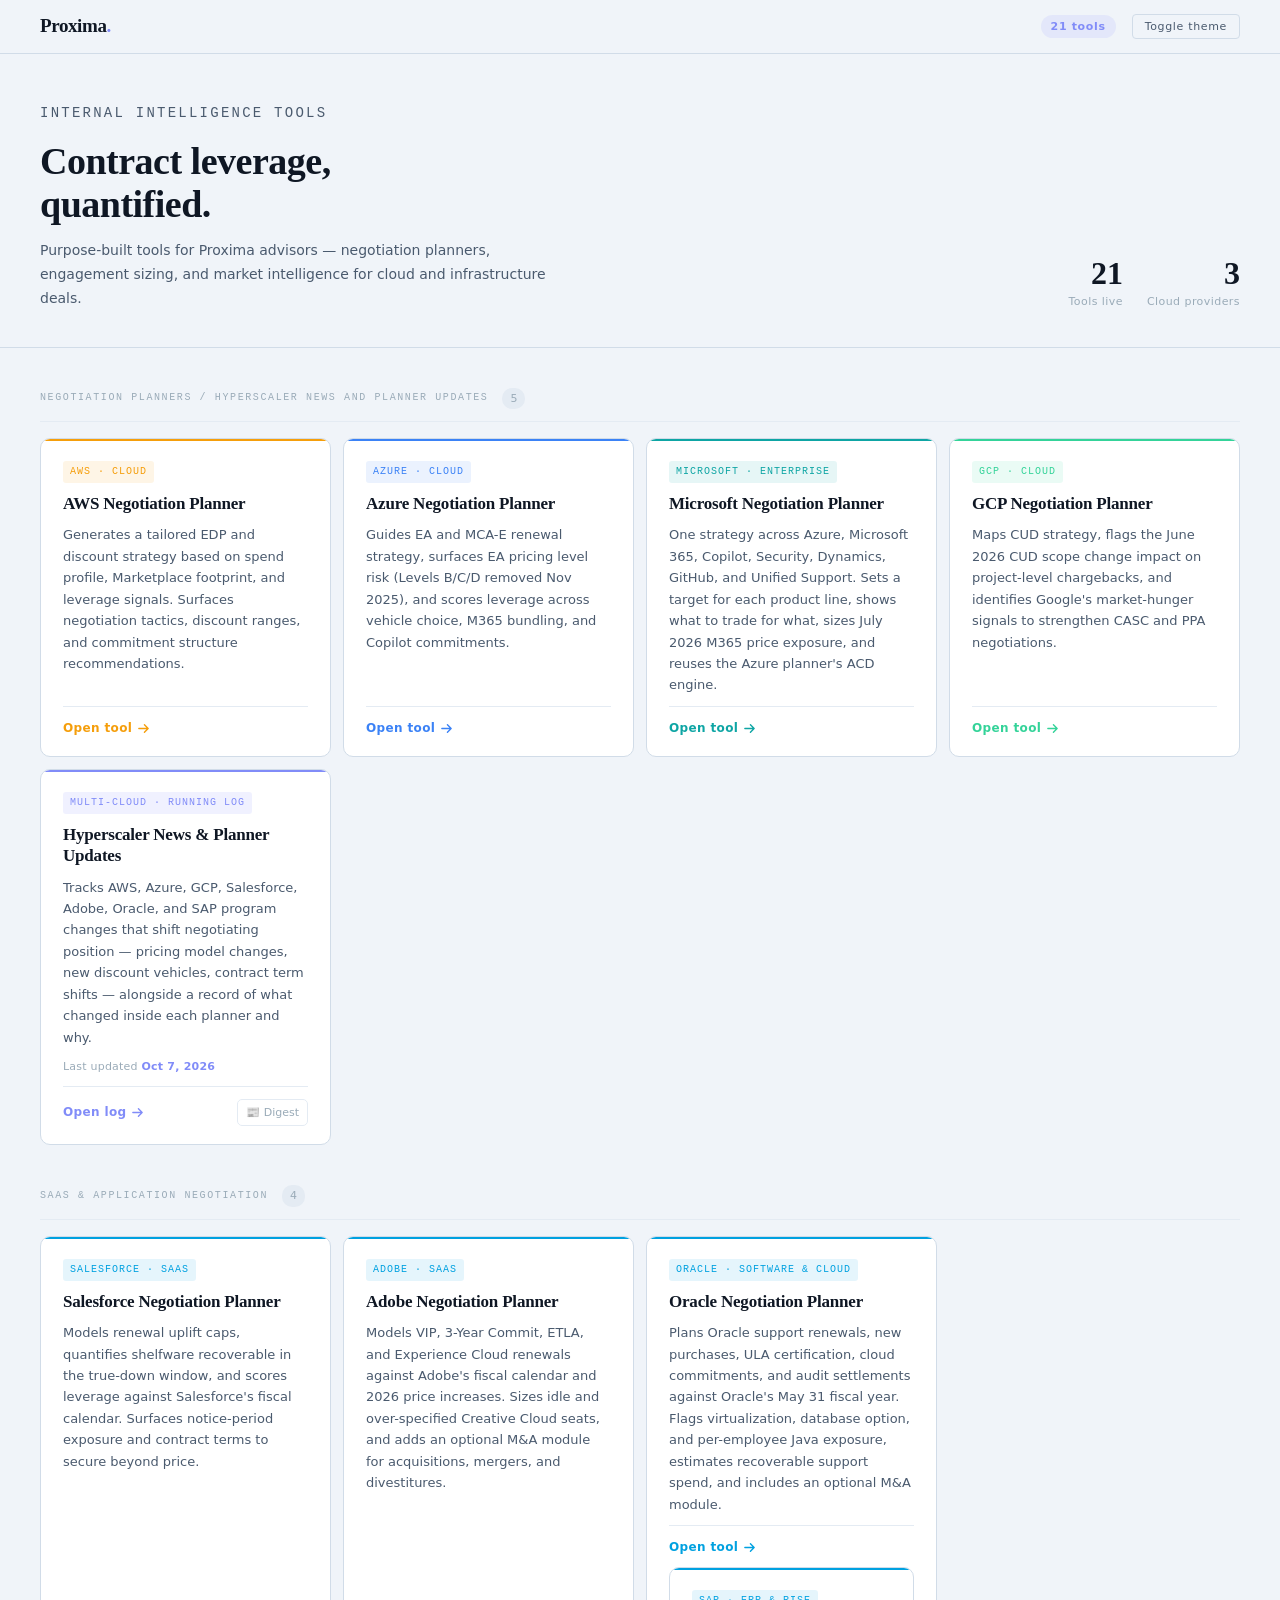
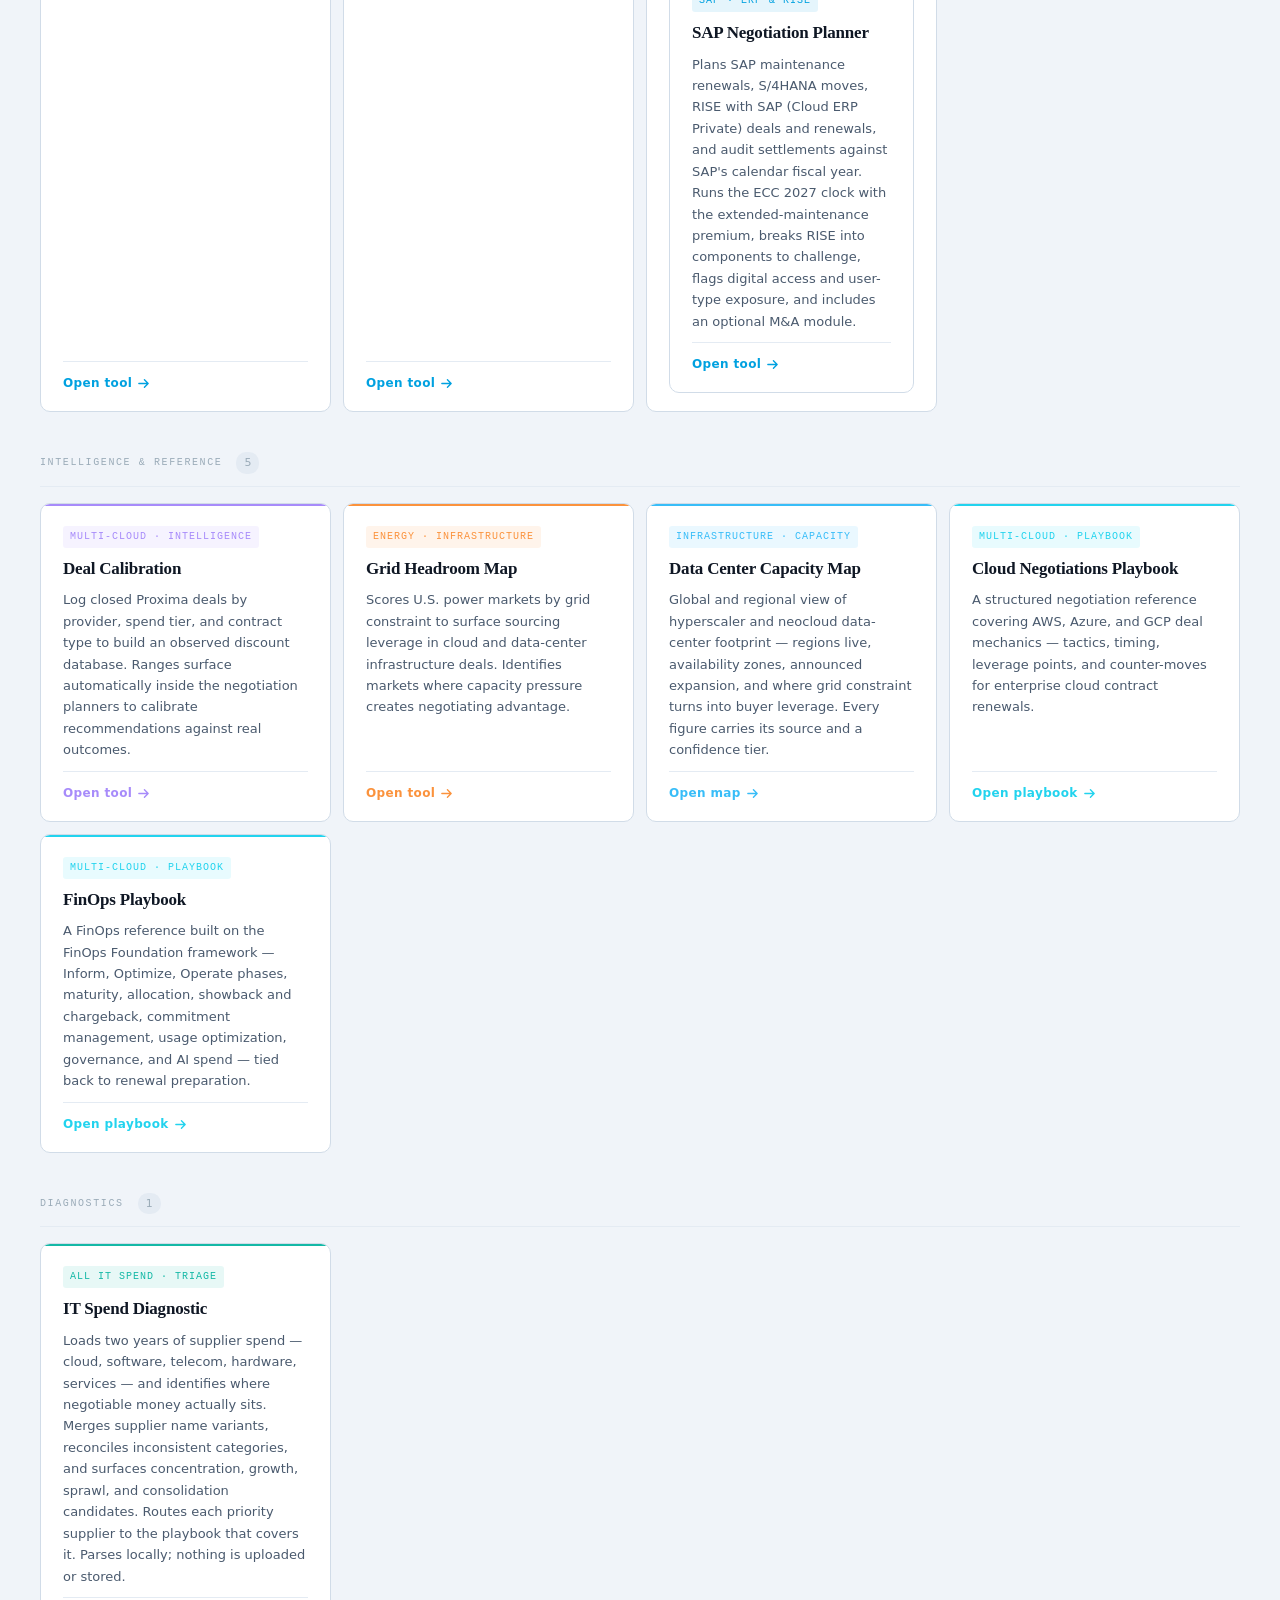
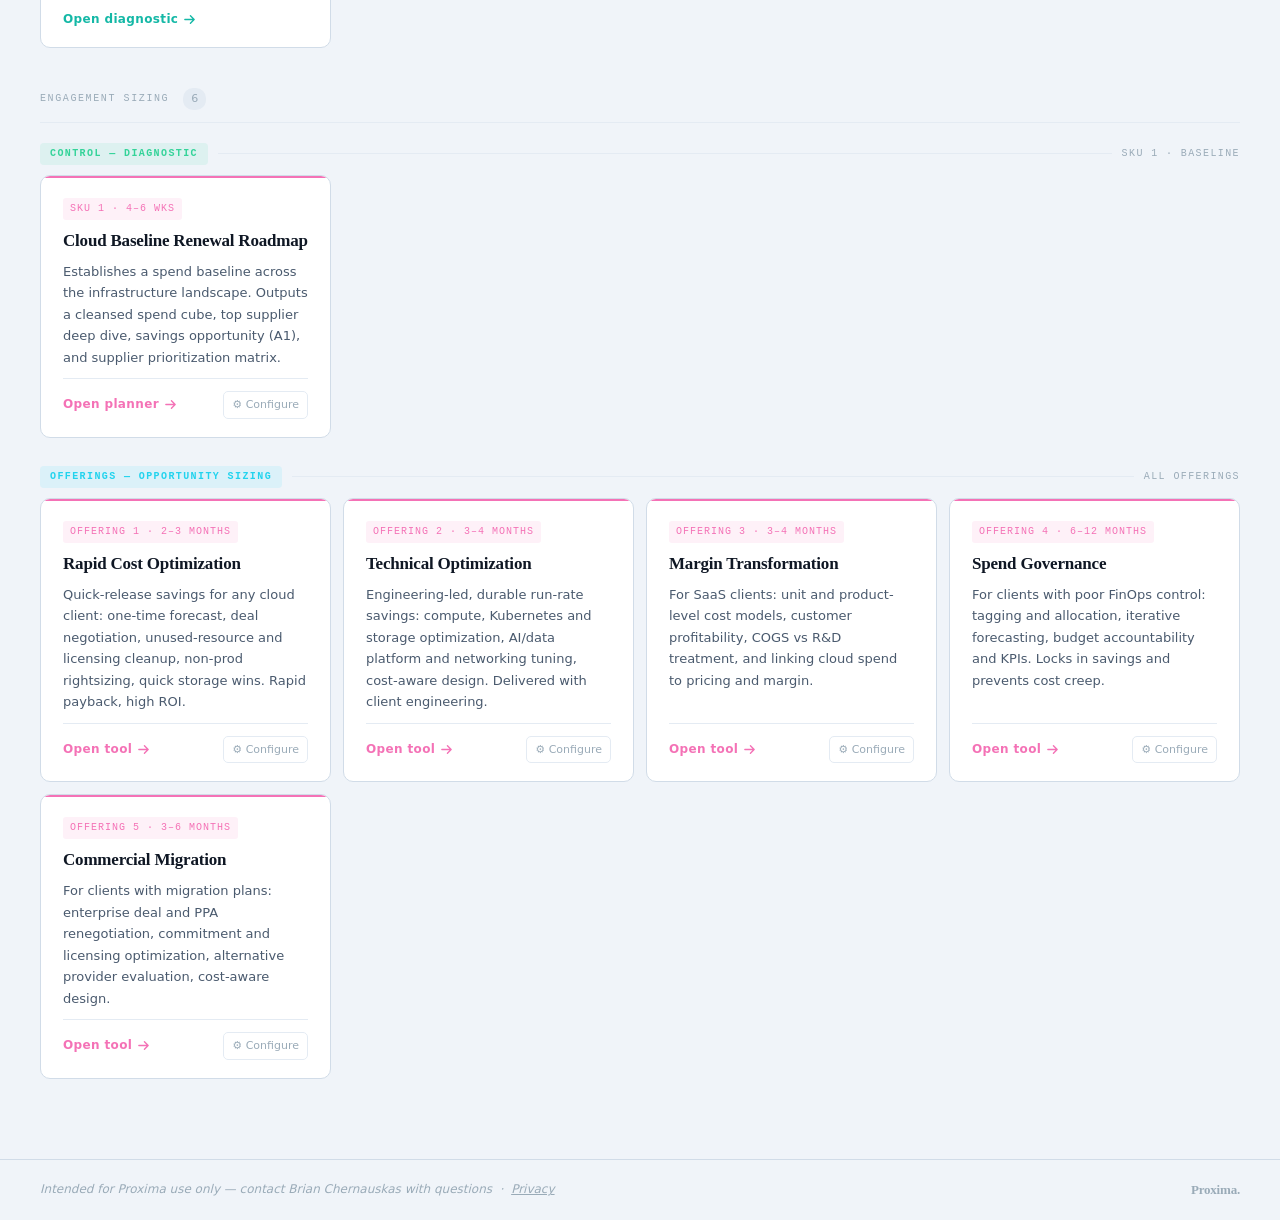
==== commit a1496a14: "Hub: add SAP planner card, SAP updates entry and filter, digest SAP styles Co-Authored-By: Claude So" ====
--- a/index.html
+++ b/index.html
@@ -1,18 +1,542 @@
-<!doctype html>
-<html lang="en"><head><meta charset="utf-8"><meta name="viewport" content="width=device-width,initial-scale=1"><meta name="robots" content="noindex">
-<title>Moved</title>
+<!DOCTYPE html>
+<html lang="en" data-theme="light">
+<head>
+  <meta charset="UTF-8">
+  <script async src="https://www.googletagmanager.com/gtag/js?id=G-N5E1D26WRG"></script>
+  <script>window.dataLayer=window.dataLayer||[];function gtag(){dataLayer.push(arguments);}gtag('js',new Date());gtag('config','G-N5E1D26WRG');</script>
+  <meta name="viewport" content="width=device-width, initial-scale=1.0">
+  <title>Proxima — Intelligence Tools</title>
+  <style>
+    :root {
+      --bg:           #080D16;
+      --surface:      #0F1724;
+      --card:         #111B2B;
+      --card-hover:   #152235;
+      --border:       #1E2D42;
+      --border-sub:   #162030;
+      --text:         #E8EFF8;
+      --text-2:       #7D8FA3;
+      --text-3:       #3E5068;
+      --proxima:      #818CF8;
+      --proxima-dim:  rgba(129,140,248,.12);
+      --aws:          #F59E0B;
+      --aws-dim:      rgba(245,158,11,.1);
+      --azure:        #3B82F6;
+      --azure-dim:    rgba(59,130,246,.1);
+      --microsoft:    #0EA5A4;
+      --microsoft-dim: rgba(14,165,164,.1);
+      --gcp:          #34D399;
+      --gcp-dim:      rgba(52,211,153,.1);
+      --grid:         #FB923C;
+      --grid-dim:     rgba(251,146,60,.1);
+      --capacity:     #38BDF8;
+      --capacity-dim: rgba(56,189,248,.1);
+      --playbook:     #22D3EE;
+      --playbook-dim: rgba(34,211,238,.1);
+      --deals:        #A78BFA;
+      --deals-dim:    rgba(167,139,250,.1);
+      --baseline:     #F472B6;
+      --baseline-dim: rgba(244,114,182,.1);
+      --news:         #818CF8;
+      --news-dim:     rgba(129,140,248,.12);
+      --saas:         #00A1E0;
+      --saas-dim:     rgba(0,161,224,.1);
+      --spend:        #14B8A6;
+      --spend-dim:    rgba(20,184,166,.1);
+    }
+    :root[data-theme="light"],
+    @media (prefers-color-scheme: light) { :root:not([data-theme="dark"]) {
+      --bg:          #F0F4F9;
+      --surface:     #FFFFFF;
+      --card:        #FFFFFF;
+      --card-hover:  #F7F9FC;
+      --border:      #D1DCE8;
+      --border-sub:  #E4EBF3;
+      --text:        #0F1724;
+      --text-2:      #4A5A6E;
+      --text-3:      #9AABB8;
+    }}
+    :root[data-theme="light"] {
+      --bg:#F0F4F9; --surface:#FFFFFF; --card:#FFFFFF; --card-hover:#F7F9FC;
+      --border:#D1DCE8; --border-sub:#E4EBF3; --text:#0F1724; --text-2:#4A5A6E; --text-3:#9AABB8;
+    }
+    :root[data-theme="dark"] {
+      --bg:#080D16; --surface:#0F1724; --card:#111B2B; --card-hover:#152235;
+      --border:#1E2D42; --border-sub:#162030; --text:#E8EFF8; --text-2:#7D8FA3; --text-3:#3E5068;
+    }
+
+    *, *::before, *::after { box-sizing: border-box; margin: 0; padding: 0; }
+    html { scroll-behavior: smooth; }
+    body { background: var(--bg); color: var(--text); font-family: 'Segoe UI', system-ui, -apple-system, sans-serif; font-size: 15px; line-height: 1.6; min-height: 100vh; }
+    a { color: inherit; text-decoration: none; }
+
+    /* AUTH GATE */
+
+    /* HEADER */
+    .site-header { border-bottom:1px solid var(--border);padding:0 40px;display:flex;align-items:center;justify-content:space-between;height:54px; }
+    .wordmark { font-family:Georgia,serif;font-size:19px;font-weight:700;letter-spacing:-.4px;color:var(--text); }
+    .wordmark span { color:var(--proxima); }
+    .header-right { display:flex;align-items:center;gap:16px; }
+    .tool-count-pill { font-size:11px;font-weight:600;letter-spacing:.06em;background:var(--proxima-dim);color:var(--proxima);padding:3px 10px;border-radius:20px; }
+    .theme-toggle { background:none;border:1px solid var(--border);color:var(--text-2);cursor:pointer;padding:5px 12px;font-size:11px;letter-spacing:.06em;font-family:inherit;border-radius:4px; }
+    .theme-toggle:hover { border-color:var(--text-2);color:var(--text); }
+
+    /* HERO */
+    .hero { padding:48px 40px 36px;display:flex;align-items:flex-end;justify-content:space-between;gap:40px;border-bottom:1px solid var(--border); }
+    .hero-left { max-width:520px; }
+    .hero-eyebrow { font-family:'Courier New',monospace;font-size:10px;letter-spacing:.16em;text-transform:uppercase;color:var(--proxima);margin-bottom:14px; }
+    .hero h1 { font-family:Georgia,serif;font-size:clamp(26px,3.5vw,38px);font-weight:700;line-height:1.15;letter-spacing:-.5px;color:var(--text);text-wrap:balance;margin-bottom:12px; }
+    .hero p { font-size:14px;color:var(--text-2);line-height:1.7; }
+    .hero-stats { display:flex;gap:24px;flex-shrink:0; }
+    .hero-stat { text-align:right; }
+    .hero-stat-num { font-family:Georgia,serif;font-size:32px;font-weight:700;line-height:1;color:var(--text); }
+    .hero-stat-label { font-size:11px;color:var(--text-3);letter-spacing:.04em;margin-top:4px; }
+    @media(max-width:640px) { .hero { flex-direction:column;padding:32px 20px 24px; } .hero-stats { display:none; } }
+
+    /* TOOL SECTIONS */
+    .tools-section { padding:0 40px 80px; }
+    @media(max-width:640px) { .tools-section { padding:0 20px 60px; } }
+
+    .tool-group { margin-top:40px; }
+    .group-header { display:flex;align-items:center;gap:14px;margin-bottom:16px;padding-bottom:12px;border-bottom:1px solid var(--border-sub); }
+    .group-label { font-family:'Courier New',monospace;font-size:10px;letter-spacing:.16em;text-transform:uppercase;color:var(--text-3); }
+    .group-count { font-size:11px;color:var(--text-3);background:var(--border-sub);padding:2px 8px;border-radius:10px; }
+
+    /* CARD GRID */
+    .tool-grid { display:grid;grid-template-columns:repeat(auto-fill,minmax(280px,1fr));gap:12px; }
+
+    /* CARD — use div so nested links are valid */
+    .tool-card {
+      background:var(--card);
+      border:1px solid var(--border);
+      border-radius:10px;
+      padding:22px 22px 18px;
+      display:flex;
+      flex-direction:column;
+      gap:10px;
+      position:relative;
+      cursor:pointer;
+      transition:background .15s, border-color .15s, transform .12s;
+      overflow:hidden;
+    }
+    .tool-card::before { content:'';position:absolute;top:0;left:0;right:0;height:2px; }
+    .tool-card:hover { background:var(--card-hover);border-color:var(--border);transform:translateY(-1px); }
+
+    .tool-card.aws::before    { background:var(--aws); }
+    .tool-card.azure::before  { background:var(--azure); }
+    .tool-card.microsoft::before { background:var(--microsoft); }
+    .tool-card.gcp::before    { background:var(--gcp); }
+    .tool-card.grid::before   { background:var(--grid); }
+    .tool-card.capacity::before { background:var(--capacity); }
+    .tool-card.playbook::before { background:var(--playbook); }
+    .tool-card.deals::before  { background:var(--deals); }
+    .tool-card.baseline::before { background:var(--baseline); }
+    .tool-card.news::before { background:var(--news); }
+    .tool-card.saas::before { background:var(--saas); }
+    .tool-card.spend::before { background:var(--spend); }
+
+    .tool-tag { font-family:'Courier New',monospace;font-size:10px;letter-spacing:.1em;text-transform:uppercase;padding:3px 7px;display:inline-block;width:fit-content;border-radius:3px; }
+    .aws .tool-tag      { color:var(--aws);      background:var(--aws-dim); }
+    .azure .tool-tag    { color:var(--azure);    background:var(--azure-dim); }
+    .microsoft .tool-tag { color:var(--microsoft); background:var(--microsoft-dim); }
+    .gcp .tool-tag      { color:var(--gcp);      background:var(--gcp-dim); }
+    .grid .tool-tag     { color:var(--grid);     background:var(--grid-dim); }
+    .capacity .tool-tag { color:var(--capacity); background:var(--capacity-dim); }
+    .playbook .tool-tag { color:var(--playbook); background:var(--playbook-dim); }
+    .deals .tool-tag    { color:var(--deals);    background:var(--deals-dim); }
+    .baseline .tool-tag { color:var(--baseline); background:var(--baseline-dim); }
+    .news .tool-tag     { color:var(--news);     background:var(--news-dim); }
+    .saas .tool-tag     { color:var(--saas);     background:var(--saas-dim); }
+    .spend .tool-tag    { color:var(--spend);    background:var(--spend-dim); }
+
+    .tool-name { font-family:Georgia,serif;font-size:17px;font-weight:700;letter-spacing:-.2px;color:var(--text);line-height:1.25; }
+    .tool-desc { font-size:13px;color:var(--text-2);line-height:1.65;flex:1; }
+
+    .tool-footer { display:flex;align-items:center;justify-content:space-between;padding-top:12px;border-top:1px solid var(--border-sub);margin-top:auto; }
+    .tool-link { display:inline-flex;align-items:center;gap:5px;font-size:12px;font-weight:600;letter-spacing:.03em; }
+    .tool-link svg { transition:transform .15s; }
+    .tool-card:hover .tool-link svg { transform:translateX(3px); }
+
+    .aws .tool-link      { color:var(--aws); }
+    .azure .tool-link    { color:var(--azure); }
+    .microsoft .tool-link { color:var(--microsoft); }
+    .gcp .tool-link      { color:var(--gcp); }
+    .grid .tool-link     { color:var(--grid); }
+    .capacity .tool-link { color:var(--capacity); }
+    .playbook .tool-link { color:var(--playbook); }
+    .deals .tool-link    { color:var(--deals); }
+    .baseline .tool-link { color:var(--baseline); }
+    .news .tool-link     { color:var(--news); }
+    .saas .tool-link     { color:var(--saas); }
+    .spend .tool-link    { color:var(--spend); }
+    .news-stamp { font-size:11px;color:var(--text-3);font-variant-numeric:tabular-nums;letter-spacing:.02em; }
+    .news-stamp strong { color:var(--news);font-weight:600; }
+
+    .tool-config-link { font-size:11px;color:var(--text-3);display:inline-flex;align-items:center;gap:4px;padding:4px 8px;border-radius:5px;border:1px solid var(--border-sub); }
+    .tool-config-link, .tool-link { white-space:nowrap; flex-shrink:0; }
+    .tool-config-link:hover { color:var(--text-2);border-color:var(--border); }
+
+    /* COMING SOON CARDS */
+    .tool-card.soon { opacity:.55;cursor:default;pointer-events:none; }
+    .soon-badge { font-size:10px;font-weight:700;letter-spacing:.08em;text-transform:uppercase;padding:2px 8px;border-radius:3px;background:var(--border);color:var(--text-3);margin-left:auto; }
+
+    /* PHASE SUB-HEADERS */
+    .phase-header { display:flex;align-items:center;gap:10px;margin:20px 0 10px;font-family:'Courier New',monospace;font-size:10px;letter-spacing:.14em;text-transform:uppercase; }
+    .phase-pill { padding:3px 10px;border-radius:4px;font-weight:700; }
+    .phase-control   { color:#34d399;background:rgba(52,211,153,.1); }
+    .phase-optimize  { color:#22d3ee;background:rgba(34,211,238,.1); }
+    .phase-transform { color:#a78bfa;background:rgba(167,139,250,.1); }
+    .phase-line { flex:1;height:1px;background:var(--border-sub); }
+
+    /* FOOTER */
+    .site-footer { border-top:1px solid var(--border);padding:20px 40px;display:flex;align-items:center;justify-content:space-between;flex-wrap:wrap;gap:8px; }
+    .site-footer p { font-size:12px;color:var(--text-3);font-style:italic; }
+    .footer-wordmark { font-family:Georgia,serif;font-size:13px;font-weight:700;color:var(--text-3);letter-spacing:-.2px; }
+
+    @media(max-width:640px) { .site-header { padding:0 20px; } .site-footer { padding:20px; } }
+  </style>
+</head>
+<body>
+
+<header class="site-header">
+  <div class="wordmark">Proxima<span>.</span></div>
+  <div class="header-right">
+    <div class="tool-count-pill" id="tool-count"></div>
+    <button class="theme-toggle" onclick="toggleTheme()">Toggle theme</button>
+  </div>
+</header>
+
+<section class="hero">
+  <div class="hero-left">
+    <p class="hero-eyebrow">Internal Intelligence Tools</p>
+    <h1>Contract leverage,<br>quantified.</h1>
+    <p>Purpose-built tools for Proxima advisors — negotiation planners, engagement sizing, and market intelligence for cloud and infrastructure deals.</p>
+  </div>
+  <div class="hero-stats">
+    <div class="hero-stat">
+      <div class="hero-stat-num" id="stat-tools">7</div>
+      <div class="hero-stat-label">Tools live</div>
+    </div>
+    <div class="hero-stat">
+      <div class="hero-stat-num">3</div>
+      <div class="hero-stat-label">Cloud providers</div>
+    </div>
+  </div>
+</section>
+
+<section class="tools-section">
+
+  <!-- NEGOTIATION PLANNERS -->
+  <div class="tool-group">
+    <div class="group-header">
+      <span class="group-label">Negotiation Planners / Hyperscaler News and Planner Updates</span>
+      <span class="group-count">5</span>
+    </div>
+    <div class="tool-grid">
+
+      <div class="tool-card aws" onclick="window.open('https://tools.briansavesbillions.com/aws-negotiation-planner/','_blank')">
+        <span class="tool-tag">AWS · Cloud</span>
+        <div class="tool-name">AWS Negotiation Planner</div>
+        <p class="tool-desc">Generates a tailored EDP and discount strategy based on spend profile, Marketplace footprint, and leverage signals. Surfaces negotiation tactics, discount ranges, and commitment structure recommendations.</p>
+        <div class="tool-footer">
+          <span class="tool-link">Open tool <svg width="13" height="13" viewBox="0 0 14 14" fill="none"><path d="M2 7h10M8 3l4 4-4 4" stroke="currentColor" stroke-width="1.5" stroke-linecap="round" stroke-linejoin="round"/></svg></span>
+        </div>
+      </div>
+
+      <div class="tool-card azure" onclick="window.open('https://tools.briansavesbillions.com/azure-negotiation-planner/','_blank')">
+        <span class="tool-tag">Azure · Cloud</span>
+        <div class="tool-name">Azure Negotiation Planner</div>
+        <p class="tool-desc">Guides EA and MCA-E renewal strategy, surfaces EA pricing level risk (Levels B/C/D removed Nov 2025), and scores leverage across vehicle choice, M365 bundling, and Copilot commitments.</p>
+        <div class="tool-footer">
+          <span class="tool-link">Open tool <svg width="13" height="13" viewBox="0 0 14 14" fill="none"><path d="M2 7h10M8 3l4 4-4 4" stroke="currentColor" stroke-width="1.5" stroke-linecap="round" stroke-linejoin="round"/></svg></span>
+        </div>
+      </div>
+
+      <div class="tool-card microsoft" onclick="window.open('https://tools.briansavesbillions.com/microsoft-negotiation-planner/','_blank')">
+        <span class="tool-tag">Microsoft · Enterprise</span>
+        <div class="tool-name">Microsoft Negotiation Planner</div>
+        <p class="tool-desc">One strategy across Azure, Microsoft 365, Copilot, Security, Dynamics, GitHub, and Unified Support. Sets a target for each product line, shows what to trade for what, sizes July 2026 M365 price exposure, and reuses the Azure planner's ACD engine.</p>
+        <div class="tool-footer">
+          <span class="tool-link">Open tool <svg width="13" height="13" viewBox="0 0 14 14" fill="none"><path d="M2 7h10M8 3l4 4-4 4" stroke="currentColor" stroke-width="1.5" stroke-linecap="round" stroke-linejoin="round"/></svg></span>
+        </div>
+      </div>
+
+      <div class="tool-card gcp" onclick="window.open('https://tools.briansavesbillions.com/gcp-negotiation-planner/','_blank')">
+        <span class="tool-tag">GCP · Cloud</span>
+        <div class="tool-name">GCP Negotiation Planner</div>
+        <p class="tool-desc">Maps CUD strategy, flags the June 2026 CUD scope change impact on project-level chargebacks, and identifies Google's market-hunger signals to strengthen CASC and PPA negotiations.</p>
+        <div class="tool-footer">
+          <span class="tool-link">Open tool <svg width="13" height="13" viewBox="0 0 14 14" fill="none"><path d="M2 7h10M8 3l4 4-4 4" stroke="currentColor" stroke-width="1.5" stroke-linecap="round" stroke-linejoin="round"/></svg></span>
+        </div>
+      </div>
+
+      <div class="tool-card news" onclick="window.open('https://tools.briansavesbillions.com/updates.html','_blank')">
+        <span class="tool-tag">Multi-Cloud · Running Log</span>
+        <div class="tool-name">Hyperscaler News &amp; Planner Updates</div>
+        <p class="tool-desc">Tracks AWS, Azure, GCP, Salesforce, Adobe, Oracle, and SAP program changes that shift negotiating position — pricing model changes, new discount vehicles, contract term shifts — alongside a record of what changed inside each planner and why.</p>
+        <div class="news-stamp">Last updated <strong id="news-last-updated">—</strong></div>
+        <div class="tool-footer">
+          <span class="tool-link">Open log <svg width="13" height="13" viewBox="0 0 14 14" fill="none"><path d="M2 7h10M8 3l4 4-4 4" stroke="currentColor" stroke-width="1.5" stroke-linecap="round" stroke-linejoin="round"/></svg></span>
+          <a class="tool-config-link" id="digest-link" href="https://tools.briansavesbillions.com/digest/" target="_blank" onclick="event.stopPropagation()">📰 Digest</a>
+        </div>
+      </div>
+
+    </div>
+  </div>
+
+  <!-- SAAS & APPLICATION PLANNERS -->
+  <div class="tool-group">
+    <div class="group-header">
+      <span class="group-label">SaaS &amp; Application Negotiation</span>
+      <span class="group-count">2</span>
+    </div>
+    <div class="tool-grid">
+
+      <div class="tool-card saas" onclick="window.open('https://tools.briansavesbillions.com/salesforce-negotiation-planner/','_blank')">
+        <span class="tool-tag">Salesforce · SaaS</span>
+        <div class="tool-name">Salesforce Negotiation Planner</div>
+        <p class="tool-desc">Models renewal uplift caps, quantifies shelfware recoverable in the true-down window, and scores leverage against Salesforce's fiscal calendar. Surfaces notice-period exposure and contract terms to secure beyond price.</p>
+        <div class="tool-footer">
+          <span class="tool-link">Open tool <svg width="13" height="13" viewBox="0 0 14 14" fill="none"><path d="M2 7h10M8 3l4 4-4 4" stroke="currentColor" stroke-width="1.5" stroke-linecap="round" stroke-linejoin="round"/></svg></span>
+        </div>
+      </div>
+
+      <div class="tool-card saas" onclick="window.open('https://tools.briansavesbillions.com/adobe-negotiation-planner/','_blank')">
+        <span class="tool-tag">Adobe · SaaS</span>
+        <div class="tool-name">Adobe Negotiation Planner</div>
+        <p class="tool-desc">Models VIP, 3-Year Commit, ETLA, and Experience Cloud renewals against Adobe's fiscal calendar and 2026 price increases. Sizes idle and over-specified Creative Cloud seats, and adds an optional M&amp;A module for acquisitions, mergers, and divestitures.</p>
+        <div class="tool-footer">
+          <span class="tool-link">Open tool <svg width="13" height="13" viewBox="0 0 14 14" fill="none"><path d="M2 7h10M8 3l4 4-4 4" stroke="currentColor" stroke-width="1.5" stroke-linecap="round" stroke-linejoin="round"/></svg></span>
+        </div>
+      </div>
+
+      <div class="tool-card saas" onclick="window.open('https://tools.briansavesbillions.com/oracle-negotiation-planner/','_blank')">
+        <span class="tool-tag">Oracle · Software &amp; Cloud</span>
+        <div class="tool-name">Oracle Negotiation Planner</div>
+        <p class="tool-desc">Plans Oracle support renewals, new purchases, ULA certification, cloud commitments, and audit settlements against Oracle's May 31 fiscal year. Flags virtualization, database option, and per-employee Java exposure, estimates recoverable support spend, and includes an optional M&amp;A module.</p>
+        <div class="tool-footer">
+          <span class="tool-link">Open tool <svg width="13" height="13" viewBox="0 0 14 14" fill="none"><path d="M2 7h10M8 3l4 4-4 4" stroke="currentColor" stroke-width="1.5" stroke-linecap="round" stroke-linejoin="round"/></svg></span>
+        </div>
+
+      <div class="tool-card saas" onclick="window.open('https://tools.briansavesbillions.com/sap-negotiation-planner/','_blank')">
+        <span class="tool-tag">SAP · ERP &amp; RISE</span>
+        <div class="tool-name">SAP Negotiation Planner</div>
+        <p class="tool-desc">Plans SAP maintenance renewals, S/4HANA moves, RISE with SAP (Cloud ERP Private) deals and renewals, and audit settlements against SAP's calendar fiscal year. Runs the ECC 2027 clock with the extended-maintenance premium, breaks RISE into components to challenge, flags digital access and user-type exposure, and includes an optional M&amp;A module.</p>
+        <div class="tool-footer">
+          <span class="tool-link">Open tool <svg width="13" height="13" viewBox="0 0 14 14" fill="none"><path d="M2 7h10M8 3l4 4-4 4" stroke="currentColor" stroke-width="1.5" stroke-linecap="round" stroke-linejoin="round"/></svg></span>
+        </div>
+      </div>
+      </div>
+
+    </div>
+  </div>
+
+  <!-- INTELLIGENCE & REFERENCE -->
+  <div class="tool-group">
+    <div class="group-header">
+      <span class="group-label">Intelligence & Reference</span>
+      <span class="group-count">3</span>
+    </div>
+    <div class="tool-grid">
+
+      <div class="tool-card deals" onclick="window.open('https://tools.briansavesbillions.com/deal-calibration/','_blank')">
+        <span class="tool-tag">Multi-Cloud · Intelligence</span>
+        <div class="tool-name">Deal Calibration</div>
+        <p class="tool-desc">Log closed Proxima deals by provider, spend tier, and contract type to build an observed discount database. Ranges surface automatically inside the negotiation planners to calibrate recommendations against real outcomes.</p>
+        <div class="tool-footer">
+          <span class="tool-link">Open tool <svg width="13" height="13" viewBox="0 0 14 14" fill="none"><path d="M2 7h10M8 3l4 4-4 4" stroke="currentColor" stroke-width="1.5" stroke-linecap="round" stroke-linejoin="round"/></svg></span>
+        </div>
+      </div>
+
+      <div class="tool-card grid" onclick="window.open('https://tools.briansavesbillions.com/grid-headroom-map/','_blank')">
+        <span class="tool-tag">Energy · Infrastructure</span>
+        <div class="tool-name">Grid Headroom Map</div>
+        <p class="tool-desc">Scores U.S. power markets by grid constraint to surface sourcing leverage in cloud and data-center infrastructure deals. Identifies markets where capacity pressure creates negotiating advantage.</p>
+        <div class="tool-footer">
+          <span class="tool-link">Open tool <svg width="13" height="13" viewBox="0 0 14 14" fill="none"><path d="M2 7h10M8 3l4 4-4 4" stroke="currentColor" stroke-width="1.5" stroke-linecap="round" stroke-linejoin="round"/></svg></span>
+        </div>
+      </div>
+
+      <div class="tool-card capacity" onclick="window.open('https://tools.briansavesbillions.com/datacenter-capacity-map/','_blank')">
+        <span class="tool-tag">Infrastructure · Capacity</span>
+        <div class="tool-name">Data Center Capacity Map</div>
+        <p class="tool-desc">Global and regional view of hyperscaler and neocloud data-center footprint — regions live, availability zones, announced expansion, and where grid constraint turns into buyer leverage. Every figure carries its source and a confidence tier.</p>
+        <div class="tool-footer">
+          <span class="tool-link">Open map <svg width="13" height="13" viewBox="0 0 14 14" fill="none"><path d="M2 7h10M8 3l4 4-4 4" stroke="currentColor" stroke-width="1.5" stroke-linecap="round" stroke-linejoin="round"/></svg></span>
+        </div>
+      </div>
+
+      <div class="tool-card playbook" onclick="window.open('https://tools.briansavesbillions.com/cloud-negotiation-playbook/','_blank')">
+        <span class="tool-tag">Multi-Cloud · Playbook</span>
+        <div class="tool-name">Cloud Negotiations Playbook</div>
+        <p class="tool-desc">A structured negotiation reference covering AWS, Azure, and GCP deal mechanics — tactics, timing, leverage points, and counter-moves for enterprise cloud contract renewals.</p>
+        <div class="tool-footer">
+          <span class="tool-link">Open playbook <svg width="13" height="13" viewBox="0 0 14 14" fill="none"><path d="M2 7h10M8 3l4 4-4 4" stroke="currentColor" stroke-width="1.5" stroke-linecap="round" stroke-linejoin="round"/></svg></span>
+        </div>
+      </div>
+
+      <div class="tool-card playbook" onclick="window.open('https://tools.briansavesbillions.com/finops-playbook/','_blank')">
+        <span class="tool-tag">Multi-Cloud · Playbook</span>
+        <div class="tool-name">FinOps Playbook</div>
+        <p class="tool-desc">A FinOps reference built on the FinOps Foundation framework — Inform, Optimize, Operate phases, maturity, allocation, showback and chargeback, commitment management, usage optimization, governance, and AI spend — tied back to renewal preparation.</p>
+        <div class="tool-footer">
+          <span class="tool-link">Open playbook <svg width="13" height="13" viewBox="0 0 14 14" fill="none"><path d="M2 7h10M8 3l4 4-4 4" stroke="currentColor" stroke-width="1.5" stroke-linecap="round" stroke-linejoin="round"/></svg></span>
+        </div>
+      </div>
+
+    </div>
+  </div>
+
+  <!-- DIAGNOSTICS -->
+  <div class="tool-group">
+    <div class="group-header">
+      <span class="group-label">Diagnostics</span>
+      <span class="group-count">1</span>
+    </div>
+    <div class="tool-grid">
+
+      <div class="tool-card spend" onclick="window.open('https://tools.briansavesbillions.com/it-spend-diagnostic/','_blank')">
+        <span class="tool-tag">All IT Spend · Triage</span>
+        <div class="tool-name">IT Spend Diagnostic</div>
+        <p class="tool-desc">Loads two years of supplier spend — cloud, software, telecom, hardware, services — and identifies where negotiable money actually sits. Merges supplier name variants, reconciles inconsistent categories, and surfaces concentration, growth, sprawl, and consolidation candidates. Routes each priority supplier to the playbook that covers it. Parses locally; nothing is uploaded or stored.</p>
+        <div class="tool-footer">
+          <span class="tool-link">Open diagnostic <svg width="13" height="13" viewBox="0 0 14 14" fill="none"><path d="M2 7h10M8 3l4 4-4 4" stroke="currentColor" stroke-width="1.5" stroke-linecap="round" stroke-linejoin="round"/></svg></span>
+        </div>
+      </div>
+
+    </div>
+  </div>
+
+  <!-- ENGAGEMENT SIZING -->
+  <div class="tool-group">
+    <div class="group-header">
+      <span class="group-label">Engagement Sizing</span>
+      <span class="group-count">8</span>
+    </div>
+
+    <!-- CONTROL -->
+    <div class="phase-header">
+      <span class="phase-pill phase-control">Control — Diagnostic</span>
+      <div class="phase-line"></div>
+      <span style="font-size:10px;color:var(--text-3)">SKU 1 · Baseline</span>
+    </div>
+    <div class="tool-grid">
+
+      <div class="tool-card baseline" onclick="window.open('https://tools.briansavesbillions.com/cloud-baseline-planner/','_blank')">
+        <span class="tool-tag">SKU 1 · 4–6 wks</span>
+        <div class="tool-name">Cloud Baseline Renewal Roadmap</div>
+        <p class="tool-desc">Establishes a spend baseline across the infrastructure landscape. Outputs a cleansed spend cube, top supplier deep dive, savings opportunity (A1), and supplier prioritization matrix.</p>
+        <div class="tool-footer">
+          <span class="tool-link">Open planner <svg width="13" height="13" viewBox="0 0 14 14" fill="none"><path d="M2 7h10M8 3l4 4-4 4" stroke="currentColor" stroke-width="1.5" stroke-linecap="round" stroke-linejoin="round"/></svg></span>
+          <a class="tool-config-link" href="https://tools.briansavesbillions.com/cloud-baseline-planner/config.html" target="_blank" onclick="event.stopPropagation()">⚙ Configure</a>
+        </div>
+      </div>
+
+    </div>
+
+    <!-- OFFERINGS -->
+    <div class="phase-header" style="margin-top:28px">
+      <span class="phase-pill phase-optimize">Offerings — Opportunity Sizing</span>
+      <div class="phase-line"></div>
+      <span style="font-size:10px;color:var(--text-3)"><a href="https://tools.briansavesbillions.com/" target="_blank" style="color:inherit">All offerings</a></span>
+    </div>
+    <div class="tool-grid">
+
+      <div class="tool-card baseline" onclick="window.open('https://tools.briansavesbillions.com/rapid-cost-optimization/','_blank')">
+        <span class="tool-tag">Offering 1 · 2–3 months</span>
+        <div class="tool-name">Rapid Cost Optimization</div>
+        <p class="tool-desc">Quick-release savings for any cloud client: one-time forecast, deal negotiation, unused-resource and licensing cleanup, non-prod rightsizing, quick storage wins. Rapid payback, high ROI.</p>
+        <div class="tool-footer">
+          <span class="tool-link">Open tool <svg width="13" height="13" viewBox="0 0 14 14" fill="none"><path d="M2 7h10M8 3l4 4-4 4" stroke="currentColor" stroke-width="1.5" stroke-linecap="round" stroke-linejoin="round"/></svg></span>
+          <a class="tool-config-link" href="https://tools.briansavesbillions.com/rapid-cost-optimization/?config" target="_blank" onclick="event.stopPropagation()">⚙ Configure</a>
+        </div>
+      </div>
+
+      <div class="tool-card baseline" onclick="window.open('https://tools.briansavesbillions.com/technical-optimization/','_blank')">
+        <span class="tool-tag">Offering 2 · 3–4 months</span>
+        <div class="tool-name">Technical Optimization</div>
+        <p class="tool-desc">Engineering-led, durable run-rate savings: compute, Kubernetes and storage optimization, AI/data platform and networking tuning, cost-aware design. Delivered with client engineering.</p>
+        <div class="tool-footer">
+          <span class="tool-link">Open tool <svg width="13" height="13" viewBox="0 0 14 14" fill="none"><path d="M2 7h10M8 3l4 4-4 4" stroke="currentColor" stroke-width="1.5" stroke-linecap="round" stroke-linejoin="round"/></svg></span>
+          <a class="tool-config-link" href="https://tools.briansavesbillions.com/technical-optimization/?config" target="_blank" onclick="event.stopPropagation()">⚙ Configure</a>
+        </div>
+      </div>
+
+      <div class="tool-card baseline" onclick="window.open('https://tools.briansavesbillions.com/margin-transformation/','_blank')">
+        <span class="tool-tag">Offering 3 · 3–4 months</span>
+        <div class="tool-name">Margin Transformation</div>
+        <p class="tool-desc">For SaaS clients: unit and product-level cost models, customer profitability, COGS vs R&amp;D treatment, and linking cloud spend to pricing and margin.</p>
+        <div class="tool-footer">
+          <span class="tool-link">Open tool <svg width="13" height="13" viewBox="0 0 14 14" fill="none"><path d="M2 7h10M8 3l4 4-4 4" stroke="currentColor" stroke-width="1.5" stroke-linecap="round" stroke-linejoin="round"/></svg></span>
+          <a class="tool-config-link" href="https://tools.briansavesbillions.com/margin-transformation/?config" target="_blank" onclick="event.stopPropagation()">⚙ Configure</a>
+        </div>
+      </div>
+
+      <div class="tool-card baseline" onclick="window.open('https://tools.briansavesbillions.com/spend-governance/','_blank')">
+        <span class="tool-tag">Offering 4 · 6–12 months</span>
+        <div class="tool-name">Spend Governance</div>
+        <p class="tool-desc">For clients with poor FinOps control: tagging and allocation, iterative forecasting, budget accountability and KPIs. Locks in savings and prevents cost creep.</p>
+        <div class="tool-footer">
+          <span class="tool-link">Open tool <svg width="13" height="13" viewBox="0 0 14 14" fill="none"><path d="M2 7h10M8 3l4 4-4 4" stroke="currentColor" stroke-width="1.5" stroke-linecap="round" stroke-linejoin="round"/></svg></span>
+          <a class="tool-config-link" href="https://tools.briansavesbillions.com/spend-governance/?config" target="_blank" onclick="event.stopPropagation()">⚙ Configure</a>
+        </div>
+      </div>
+
+      <div class="tool-card baseline" onclick="window.open('https://tools.briansavesbillions.com/commercial-migration/','_blank')">
+        <span class="tool-tag">Offering 5 · 3–6 months</span>
+        <div class="tool-name">Commercial Migration</div>
+        <p class="tool-desc">For clients with migration plans: enterprise deal and PPA renegotiation, commitment and licensing optimization, alternative provider evaluation, cost-aware design.</p>
+        <div class="tool-footer">
+          <span class="tool-link">Open tool <svg width="13" height="13" viewBox="0 0 14 14" fill="none"><path d="M2 7h10M8 3l4 4-4 4" stroke="currentColor" stroke-width="1.5" stroke-linecap="round" stroke-linejoin="round"/></svg></span>
+          <a class="tool-config-link" href="https://tools.briansavesbillions.com/commercial-migration/?config" target="_blank" onclick="event.stopPropagation()">⚙ Configure</a>
+        </div>
+      </div>
+
+    </div>
+
+  </div>
+
+</section>
+
+<footer class="site-footer">
+  <p>Intended for Proxima use only — contact Brian Chernauskas with questions &nbsp;·&nbsp; <a href="privacy.html" style="text-decoration:underline">Privacy</a></p>
+  <div class="footer-wordmark">Proxima.</div>
+</footer>
+
 <script>
-(function(){
-  var repo='proxima-tools-hub', base='https://tools.briansavesbillions.com/';
-  var p=location.pathname, i=p.indexOf('/'+repo+'/');
-  var rest=i>=0?p.slice(i+repo.length+2):'';
-  if(rest==='index.html')rest='';
-  var dest=base+(false?repo+'/':'')+rest+location.search+location.hash;
-  var a=document.getElementById('go'); if(a){a.href=dest;a.textContent=dest}
-  location.replace(dest);
-})();
-</script></head>
-<body style="font-family:system-ui,sans-serif;max-width:40em;margin:4em auto;padding:0 1em">
-<p>This page has moved to <a id="go" href="https://tools.briansavesbillions.com/proxima-tools-hub/">https://tools.briansavesbillions.com/proxima-tools-hub/</a>.</p>
-<noscript><meta http-equiv="refresh" content="0;url=https://tools.briansavesbillions.com/"></noscript>
-</body></html>
+
+  // Bump this whenever a new entry is added to updates.html
+  const NEWS_LAST_UPDATED = '2026-10-07';
+  (function () {
+    const [y, m, d] = NEWS_LAST_UPDATED.split('-').map(Number);
+    document.getElementById('news-last-updated').textContent =
+      new Date(y, m - 1, d).toLocaleDateString('en-US', { month: 'short', day: 'numeric', year: 'numeric' });
+  })();
+
+  // Digest link always resolves to whichever issue in issues.json has the newest date
+  fetch('https://tools.briansavesbillions.com/digest/issues.json')
+    .then(r => r.json())
+    .then(issues => {
+      const latest = issues.reduce((a, b) => a.date > b.date ? a : b);
+      document.getElementById('digest-link').href =
+        `https://tools.briansavesbillions.com/digest/${latest.slug}.html`;
+    })
+    .catch(() => {}); // falls back to the archive link already in the href
+
+  const count = document.querySelectorAll('.tool-card').length;
+  document.getElementById('tool-count').textContent = count + ' tools';
+  document.getElementById('stat-tools').textContent = count;
+
+  // Group counts are derived, not hand-maintained — they drifted out of sync once already.
+  document.querySelectorAll('.tool-group').forEach(g => {
+    const pill = g.querySelector('.group-count');
+    if (pill) pill.textContent = g.querySelectorAll('.tool-card').length;
+  });
+
+  function toggleTheme() {
+    const root = document.documentElement;
+    root.setAttribute('data-theme', root.getAttribute('data-theme') === 'dark' ? 'light' : 'dark');
+  }
+</script>
+</body>
+</html>
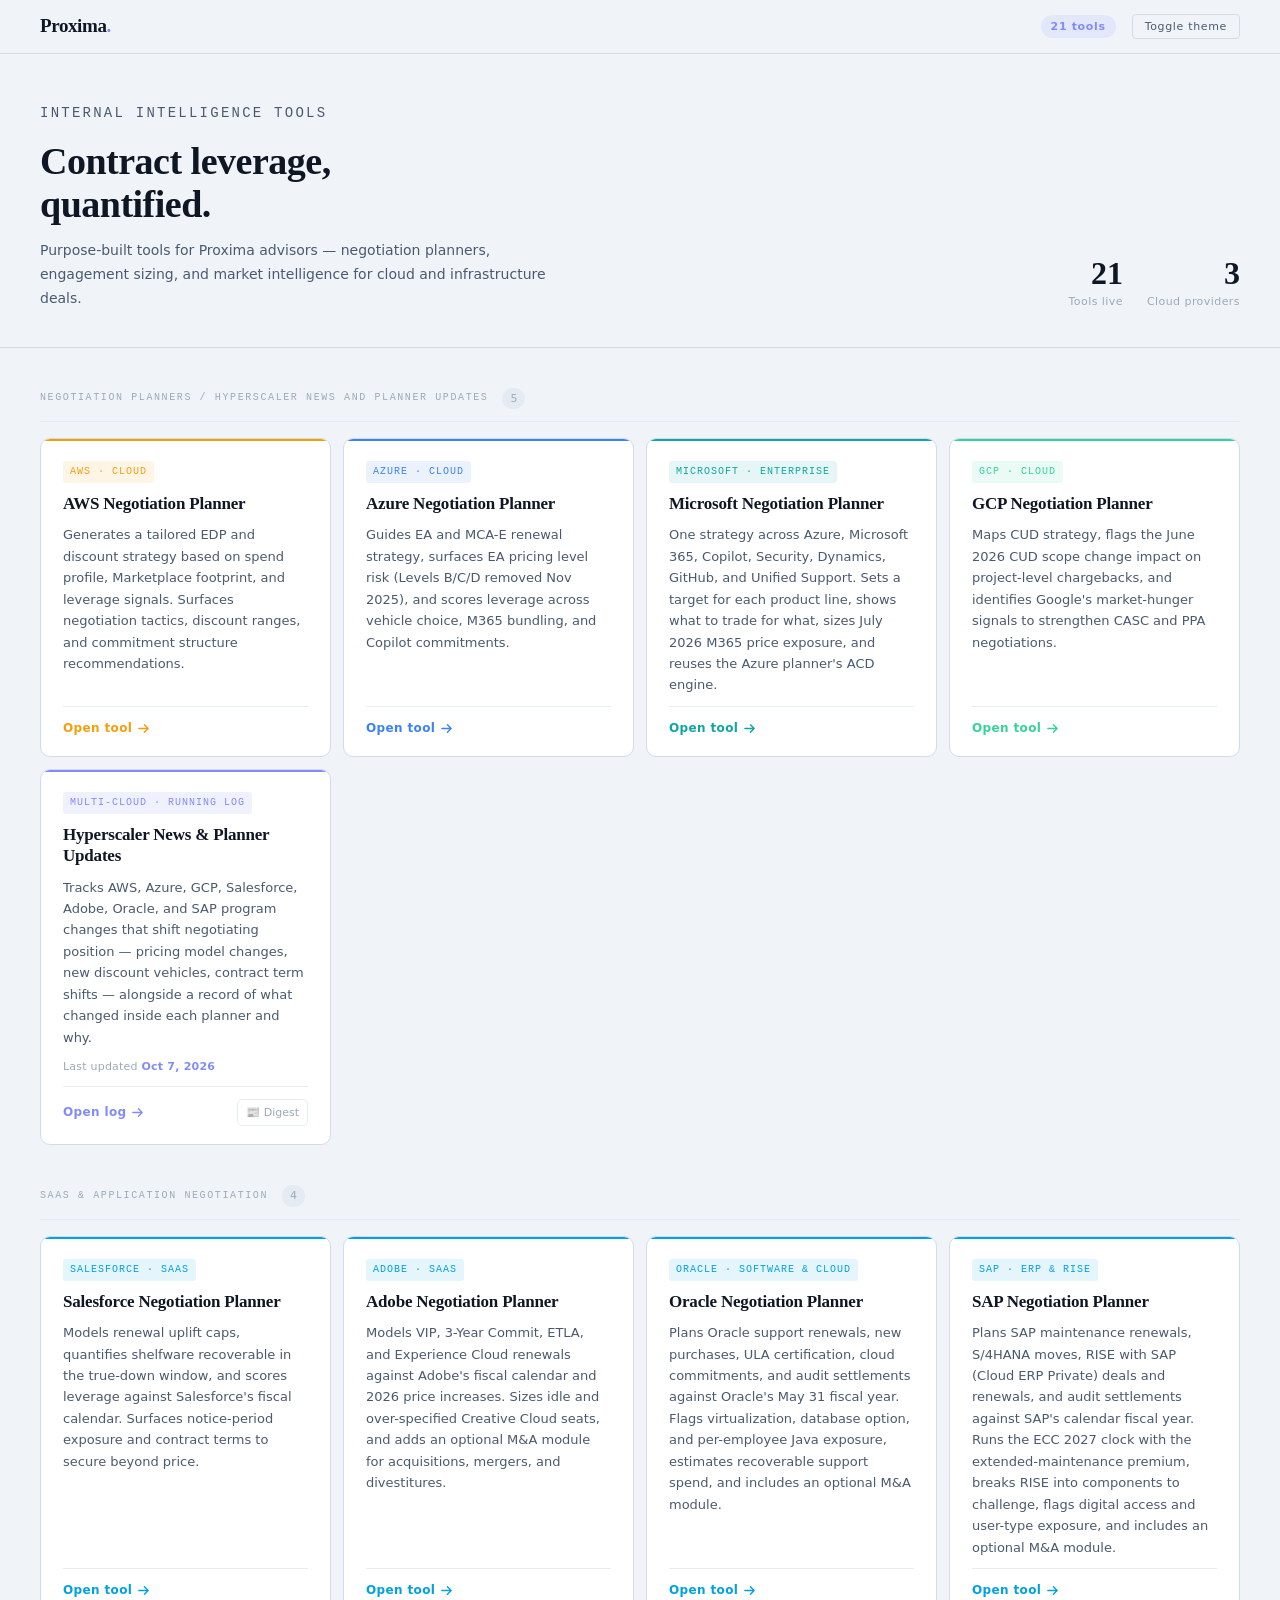
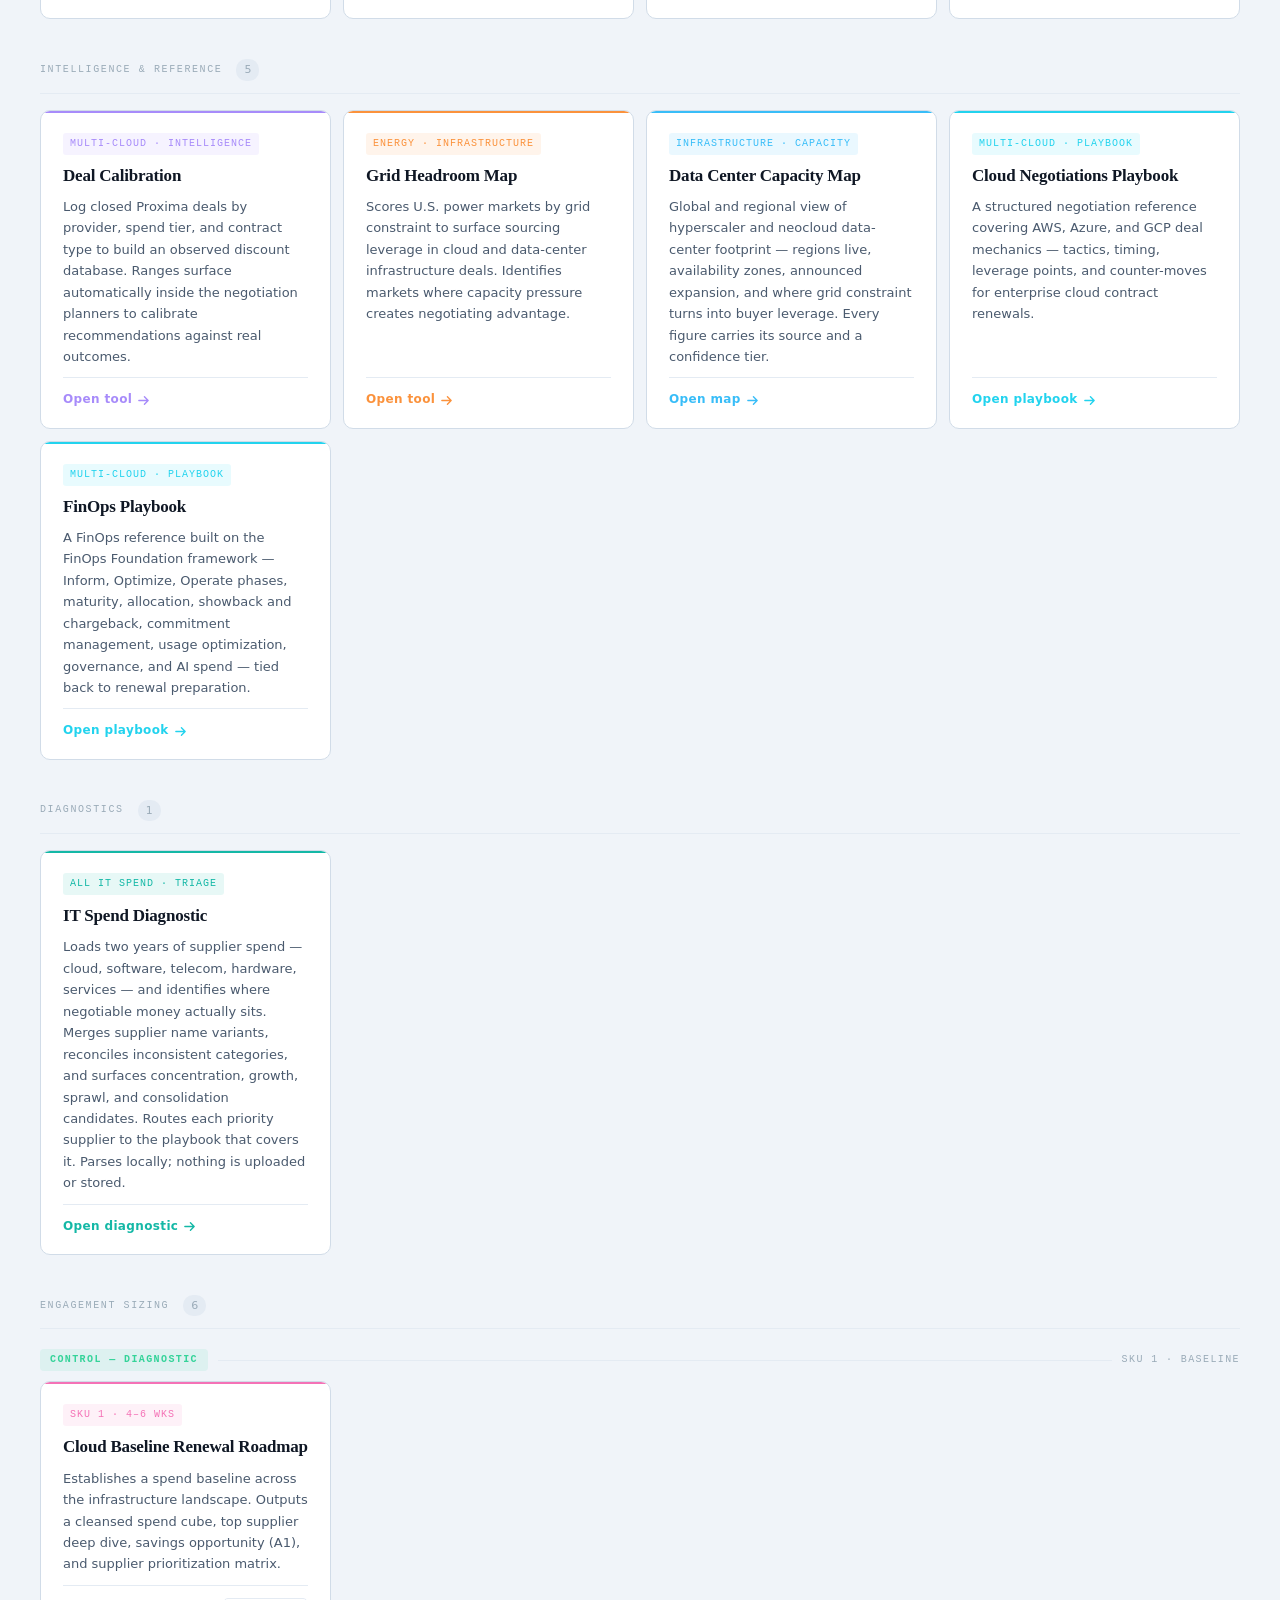
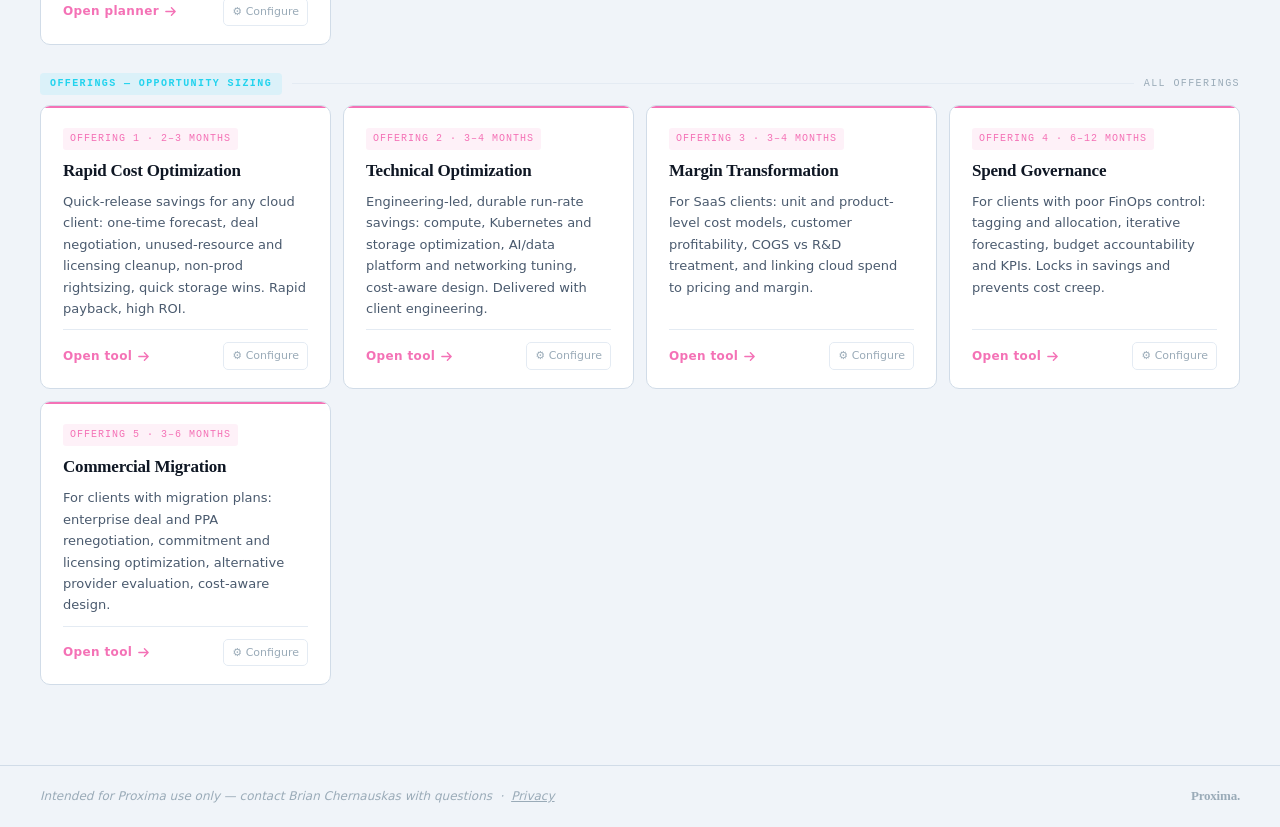
==== commit 5cac727e: "Fix hub: SAP card was nested inside the Oracle card Co-Authored-By: Claude Sonnet 5.5 <noreply@anthr" ====
--- a/index.html
+++ b/index.html
@@ -317,6 +317,7 @@
         <div class="tool-footer">
           <span class="tool-link">Open tool <svg width="13" height="13" viewBox="0 0 14 14" fill="none"><path d="M2 7h10M8 3l4 4-4 4" stroke="currentColor" stroke-width="1.5" stroke-linecap="round" stroke-linejoin="round"/></svg></span>
         </div>
+      </div>
 
       <div class="tool-card saas" onclick="window.open('https://tools.briansavesbillions.com/sap-negotiation-planner/','_blank')">
         <span class="tool-tag">SAP · ERP &amp; RISE</span>
@@ -325,7 +326,6 @@
         <div class="tool-footer">
           <span class="tool-link">Open tool <svg width="13" height="13" viewBox="0 0 14 14" fill="none"><path d="M2 7h10M8 3l4 4-4 4" stroke="currentColor" stroke-width="1.5" stroke-linecap="round" stroke-linejoin="round"/></svg></span>
         </div>
-      </div>
       </div>
 
     </div>
